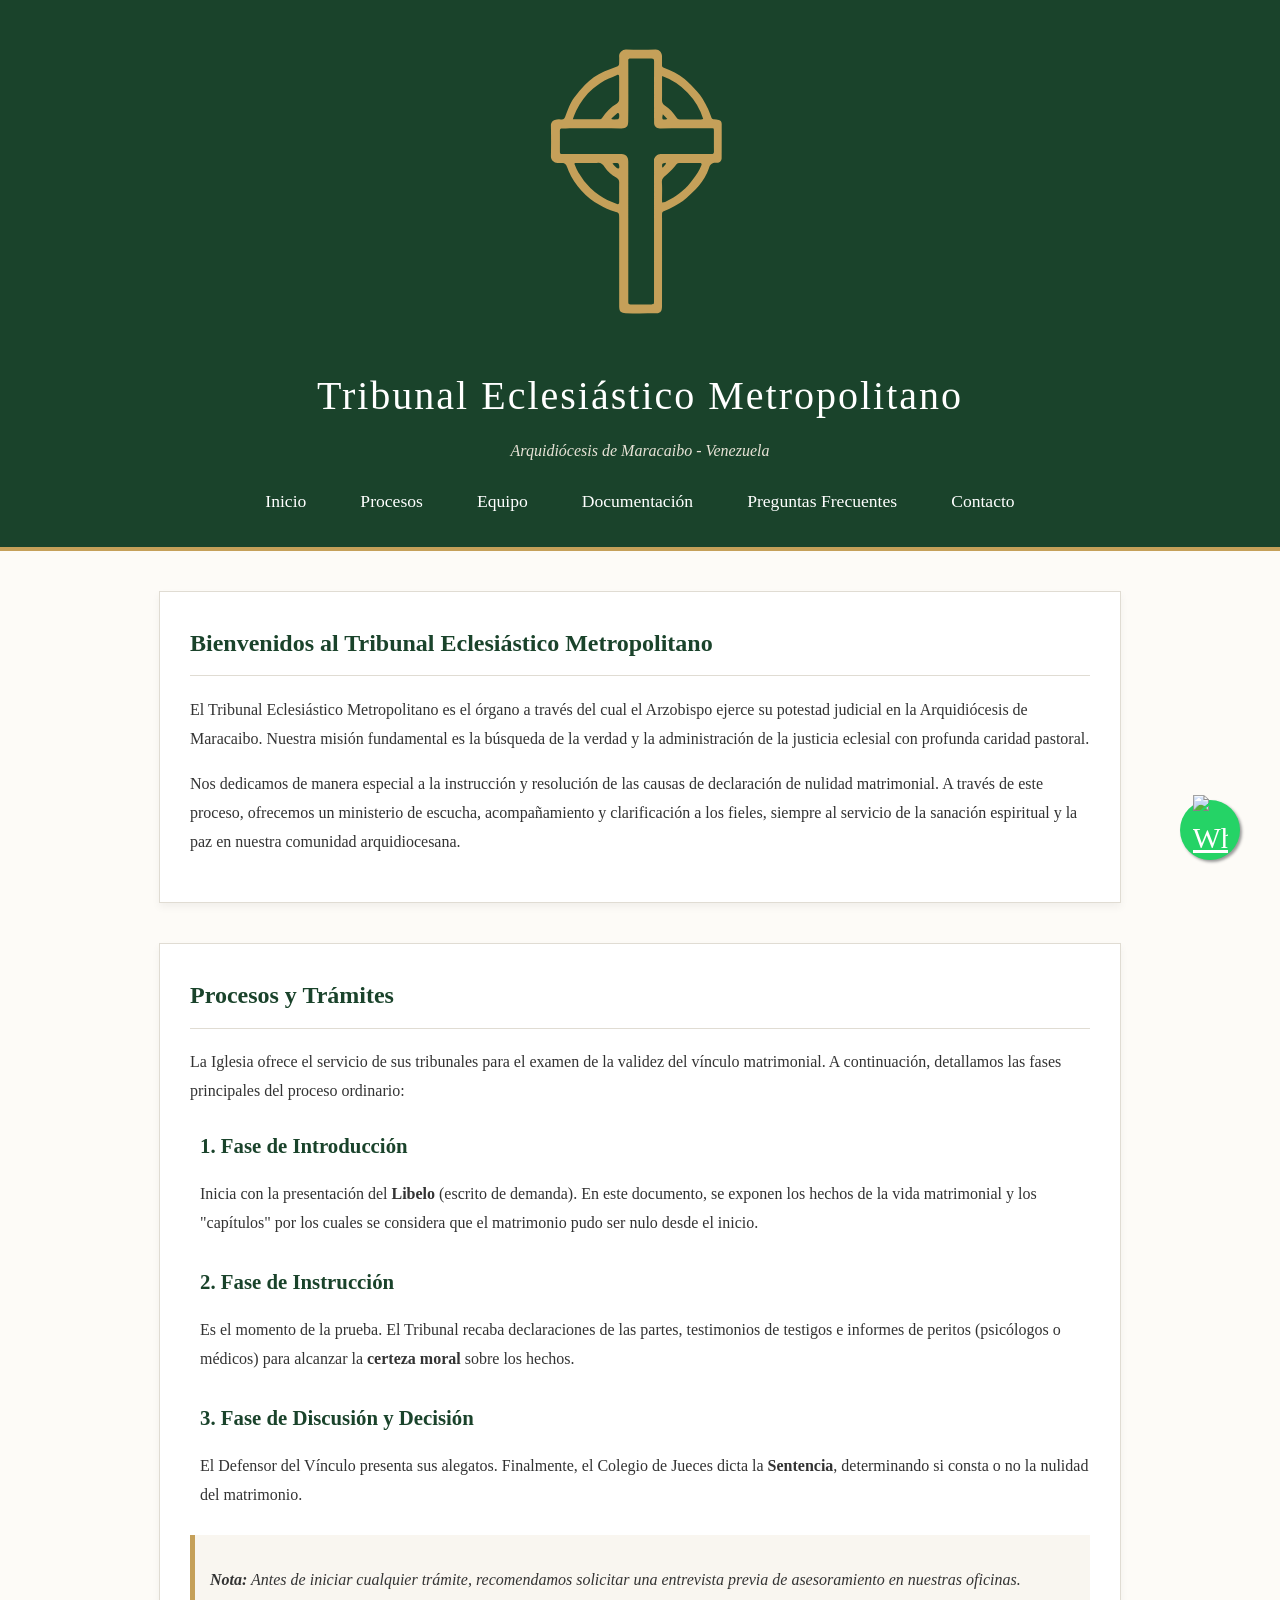
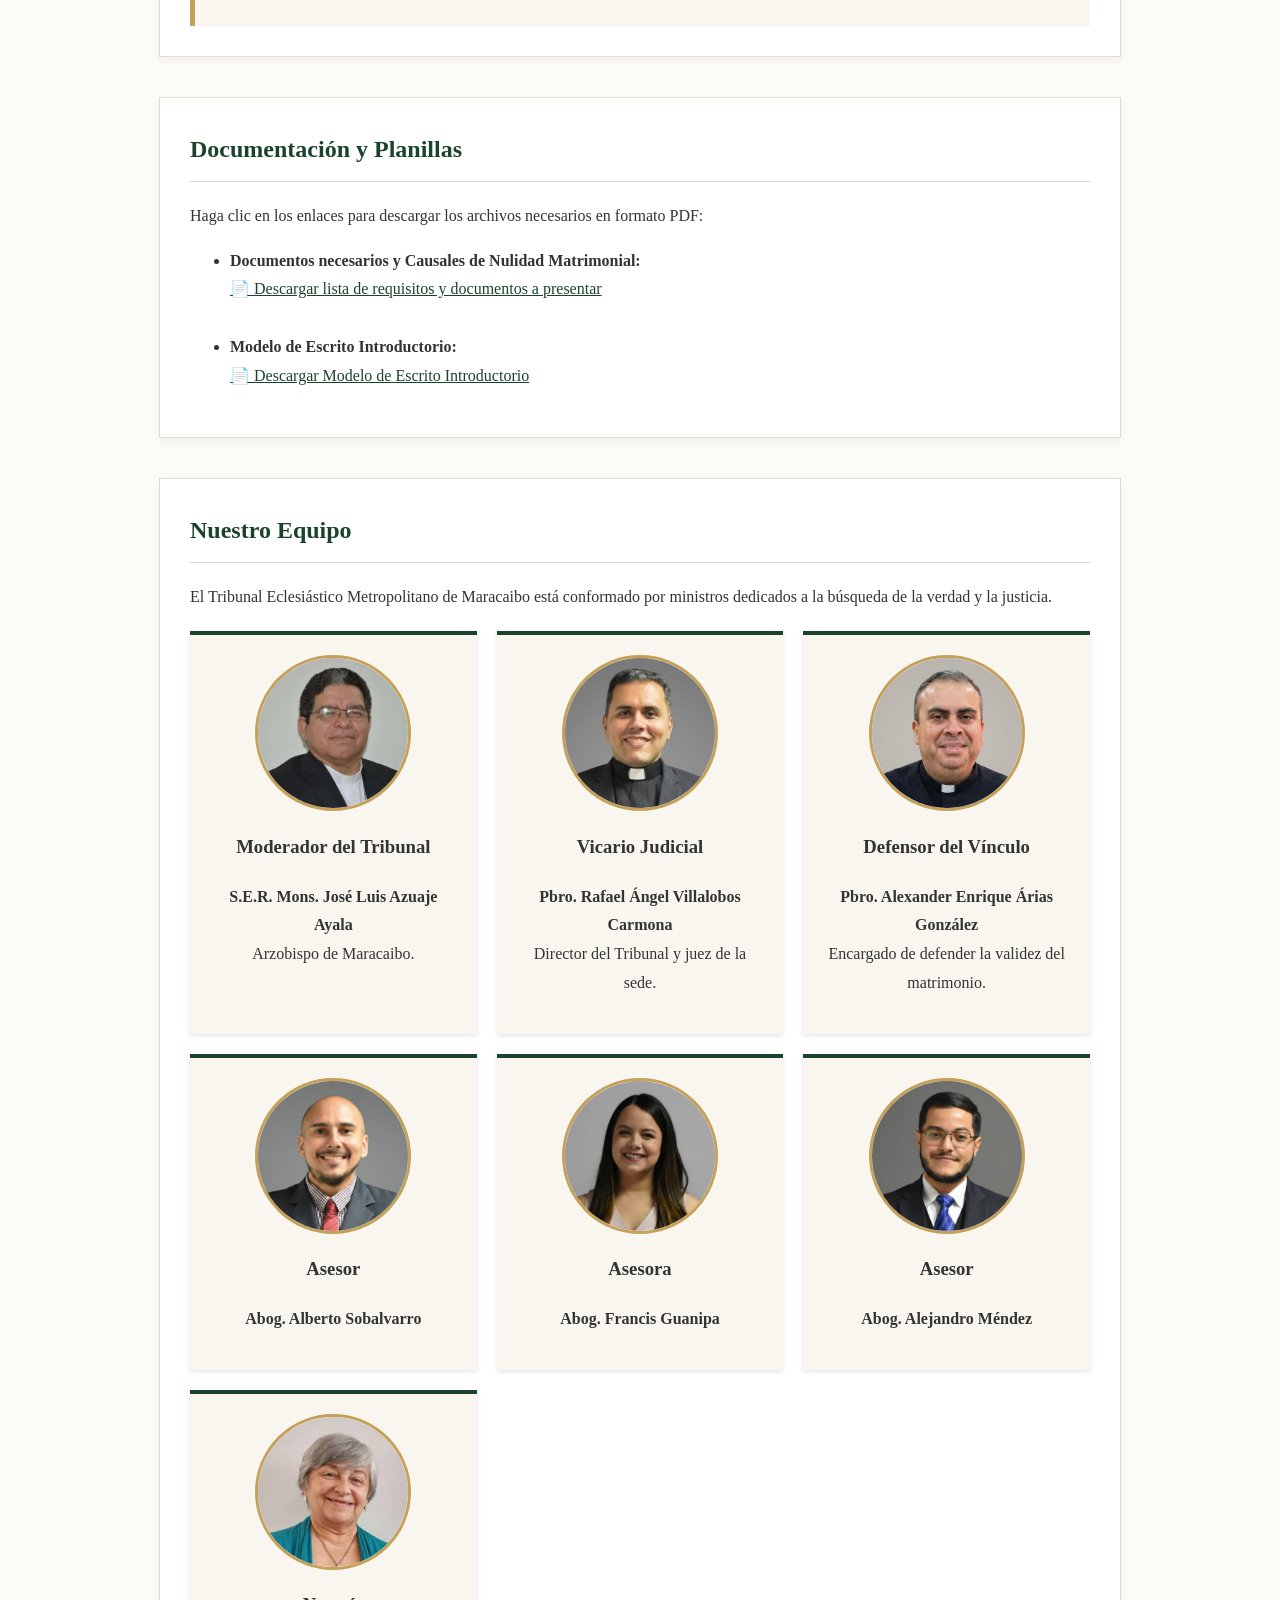
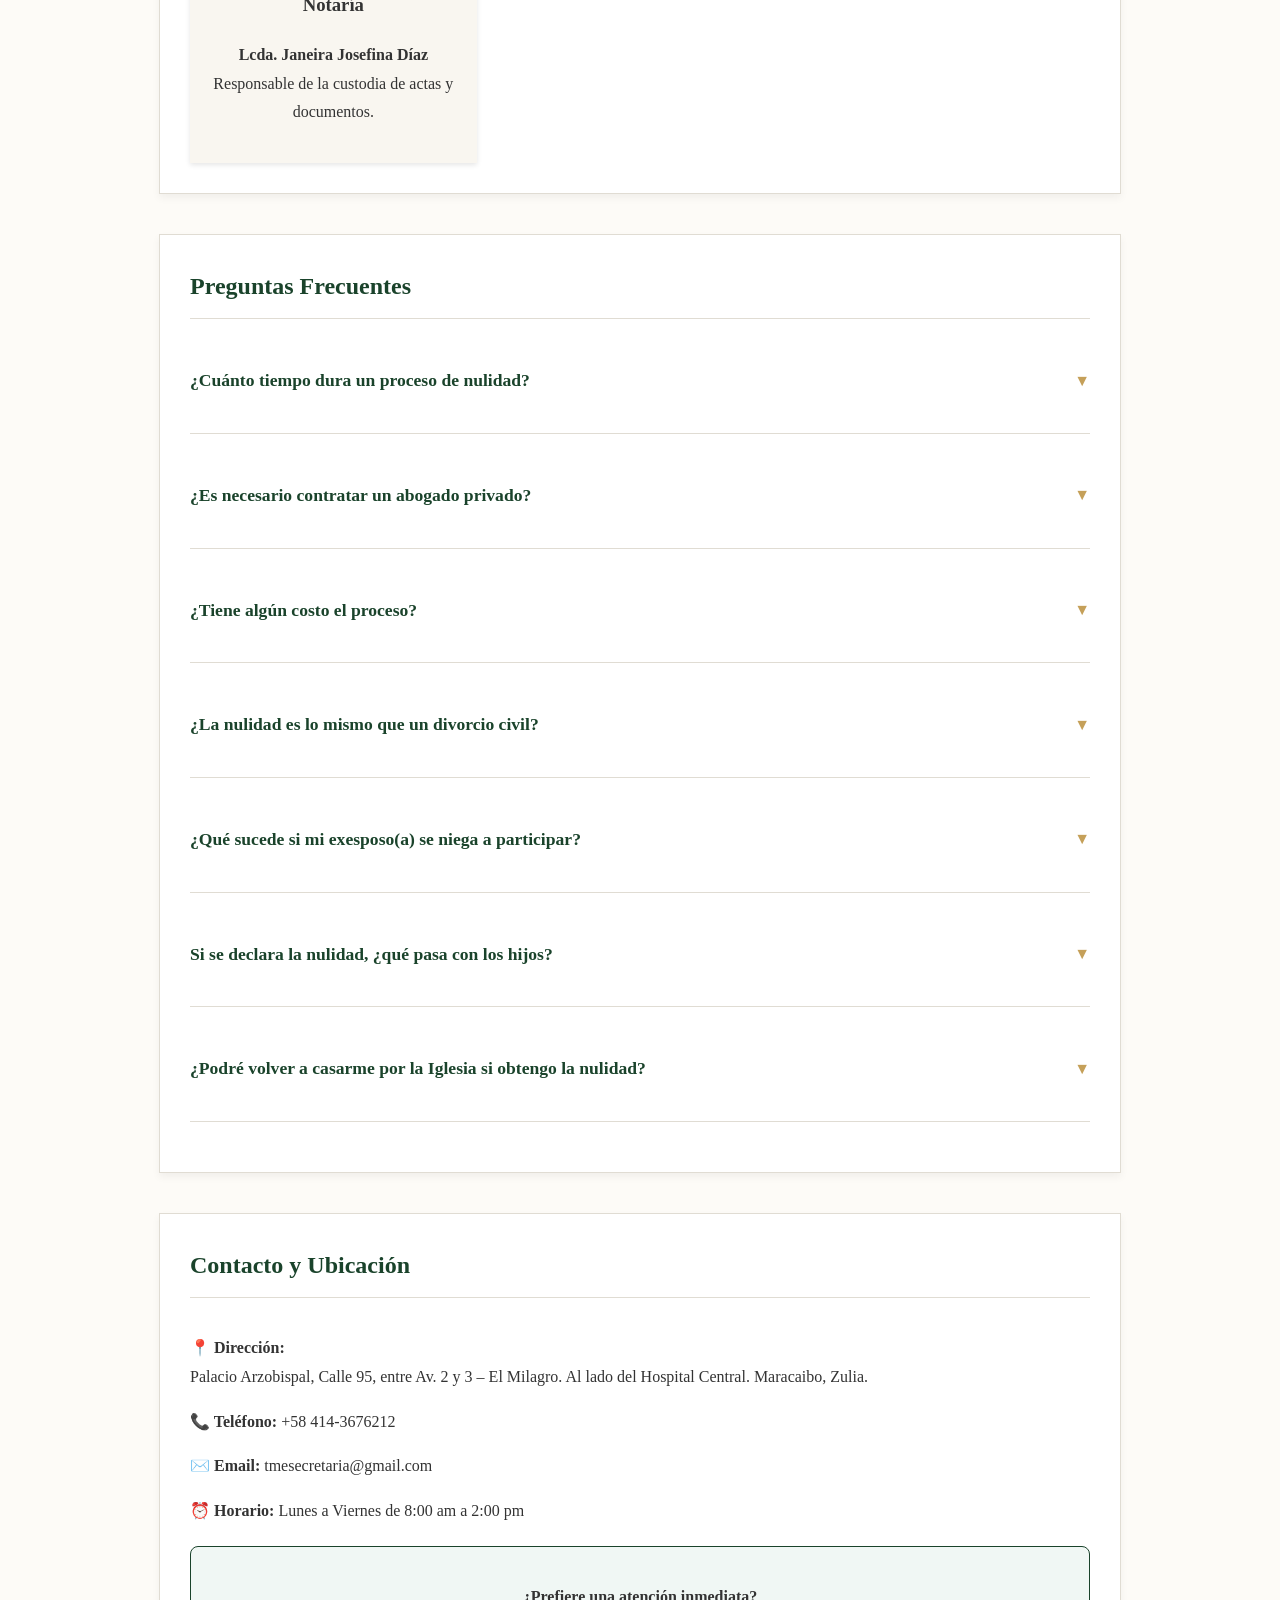
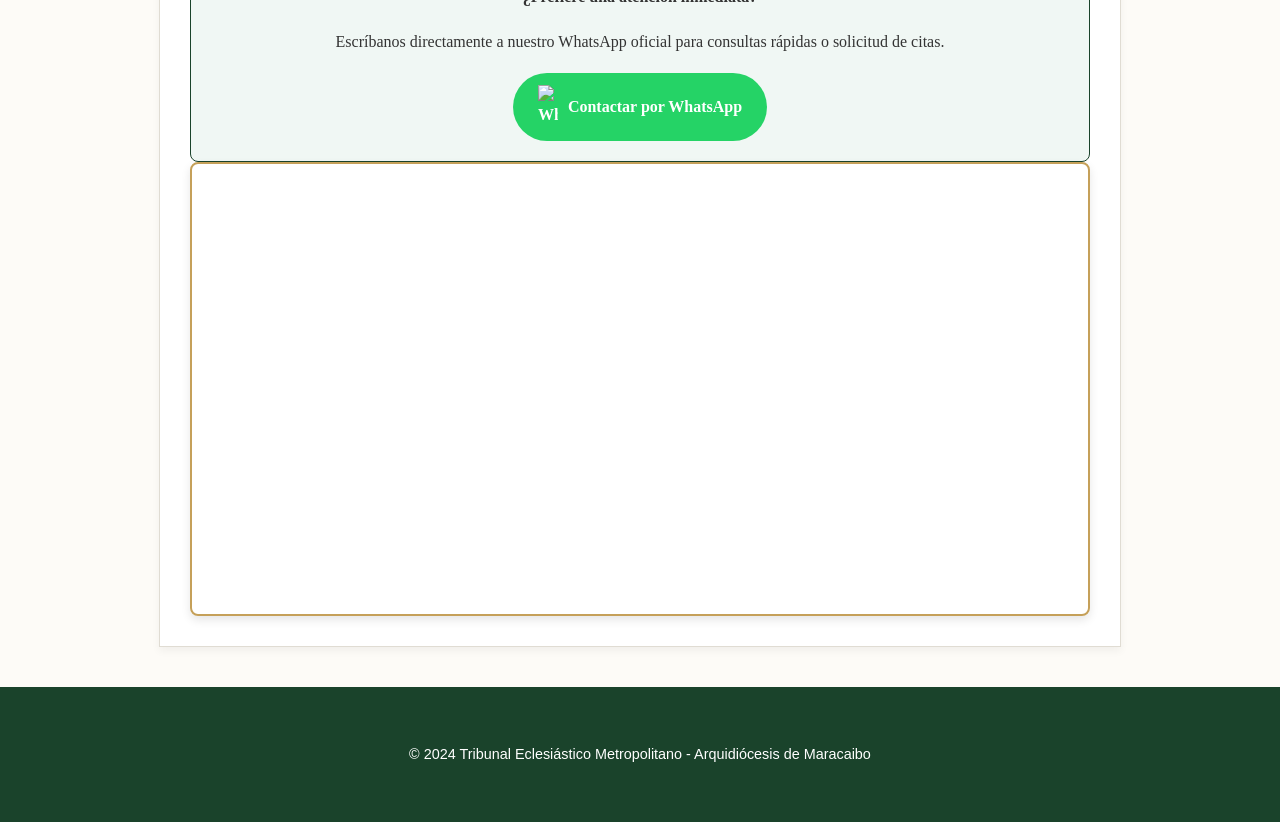
==== index.html @ 43a9a355 "Add files via upload" ====
<!DOCTYPE html>
<html lang="es">
<head>
    <meta charset="UTF-8">
    <meta name="viewport" content="width=device-width, initial-scale=1.0">
    <title>Tribunal Eclesiástico Metropolitano - Maracaibo</title>
    <meta name="description" content="Página oficial del Tribunal Eclesiástico Metropolitano de Maracaibo. Información sobre procesos de nulidad matrimonial y servicios canónicos.">
    <link rel="stylesheet" href="styles.css">
</head>
<body>

    <header>
        <div class="logo">
            <img src="logo-oficial.svg" alt="Logo Tribunal Eclesiástico Metropolitano" class="imagen-escudo">
            <h1>Tribunal Eclesiástico Metropolitano</h1>
            <p>Arquidiócesis de Maracaibo - Venezuela</p>
        </div>
        <nav>
            <ul>
                <li><a href="#inicio">Inicio</a></li>
                <li><a href="#procesos">Procesos</a></li>
                <li><a href="#equipo">Equipo</a></li> 
                <li><a href="#documentacion">Documentación</a></li>
                <li><a href="#faq">Preguntas Frecuentes</a></li>
                <li><a href="#contacto">Contacto</a></li>
            </ul>
        </nav>
    </header>

    <section id="inicio">
        <h2>Bienvenidos al Tribunal Eclesiástico Metropolitano</h2>
        <p>El Tribunal Eclesiástico Metropolitano es el órgano a través del cual el Arzobispo ejerce su potestad judicial en la Arquidiócesis de Maracaibo. Nuestra misión fundamental es la búsqueda de la verdad y la administración de la justicia eclesial con profunda caridad pastoral.</p>
        <p>Nos dedicamos de manera especial a la instrucción y resolución de las causas de declaración de nulidad matrimonial. A través de este proceso, ofrecemos un ministerio de escucha, acompañamiento y clarificación a los fieles, siempre al servicio de la sanación espiritual y la paz en nuestra comunidad arquidiocesana.</p>
    </section>

    <section id="procesos">
        <h2>Procesos y Trámites</h2>
        <p>La Iglesia ofrece el servicio de sus tribunales para el examen de la validez del vínculo matrimonial. A continuación, detallamos las fases principales del proceso ordinario:</p>
        
        <div class="proceso-item">
            <h3>1. Fase de Introducción</h3>
            <p>Inicia con la presentación del <strong>Libelo</strong> (escrito de demanda). En este documento, se exponen los hechos de la vida matrimonial y los "capítulos" por los cuales se considera que el matrimonio pudo ser nulo desde el inicio.</p>
        </div>

        <div class="proceso-item">
            <h3>2. Fase de Instrucción</h3>
            <p>Es el momento de la prueba. El Tribunal recaba declaraciones de las partes, testimonios de testigos e informes de peritos (psicólogos o médicos) para alcanzar la <strong>certeza moral</strong> sobre los hechos.</p>
        </div>

        <div class="proceso-item">
            <h3>3. Fase de Discusión y Decisión</h3>
            <p>El Defensor del Vínculo presenta sus alegatos. Finalmente, el Colegio de Jueces dicta la <strong>Sentencia</strong>, determinando si consta o no la nulidad del matrimonio.</p>
        </div>

        <div class="nota-pastoral" style="background-color: #f9f6f0; padding: 15px; border-left: 5px solid #C5A059; margin-top: 20px;">
            <p><em><strong>Nota:</strong> Antes de iniciar cualquier trámite, recomendamos solicitar una entrevista previa de asesoramiento en nuestras oficinas.</em></p>
        </div>
    </section>

    <section id="documentacion">
        <h2>Documentación y Planillas</h2>
        <p>Haga clic en los enlaces para descargar los archivos necesarios en formato PDF:</p>
        <ul>
            <li>
                <strong>Documentos necesarios y Causales de Nulidad Matrimonial:</strong><br>
                <a href="requisitos-nulidad.pdf" target="_blank" style="color: #1A432B; text-decoration: underline;">📄 Descargar lista de requisitos y documentos a presentar</a>
            </li>
            <br>
            <li>
                <strong>Modelo de Escrito Introductorio:</strong><br>
                <a href="formulario-introduccion.pdf" target="_blank" style="color: #1A432B; text-decoration: underline;">📄 Descargar Modelo de Escrito Introductorio</a>
            </li>      
        </ul>
    </section>

    <section id="equipo">
        <h2>Nuestro Equipo</h2>
        <p>El Tribunal Eclesiástico Metropolitano de Maracaibo está conformado por ministros dedicados a la búsqueda de la verdad y la justicia.</p>
        <div class="equipo-grid">
            <article>
                <img src="monsenor.jpg" alt="Mons. José Luis Azuaje Ayala" class="foto-oficial">
                <h3>Moderador del Tribunal</h3>
                <p><strong>S.E.R. Mons. José Luis Azuaje Ayala</strong><br>Arzobispo de Maracaibo.</p>
            </article>

            <article>
                <img src="vicario.jpg" alt="Pbro. Rafael Ángel Villalobos Carmona" class="foto-oficial">
                <h3>Vicario Judicial</h3>
                <p><strong>Pbro. Rafael Ángel Villalobos Carmona</strong><br>Director del Tribunal y juez de la sede.</p>
            </article>

            <article>
                <img src="defensor.jpg" alt="Pbro. Alexander Enrique Árias González" class="foto-oficial">
                <h3>Defensor del Vínculo</h3>
                <p><strong>Pbro. Alexander Enrique Árias González</strong><br>Encargado de defender la validez del matrimonio.</p>
            </article>

            <article>
                <img src="asesor1.jpg" alt="Abog. Alberto Sobalvarro" class="foto-oficial">
                <h3>Asesor</h3>
                <p><strong>Abog. Alberto Sobalvarro</strong></p>
            </article>

            <article>
                <img src="asesor2.jpg" alt="Abog. Francis Guanipa" class="foto-oficial">
                <h3>Asesora</h3>
                <p><strong>Abog. Francis Guanipa</strong></p>
            </article>

            <article>
                <img src="asesor3.jpg" alt="Abog. Alejandro Méndez" class="foto-oficial">
                <h3>Asesor</h3>
                <p><strong>Abog. Alejandro Méndez</strong></p>
            </article>

            <article>
                <img src="notaria.jpg" alt="Lcda. Janeira Josefina Díaz" class="foto-oficial">
                <h3>Notaría</h3>
                <p><strong>Lcda. Janeira Josefina Díaz</strong><br>Responsable de la custodia de actas y documentos.</p>
            </article>
        </div>
    </section>

    <section id="faq">
        <h2>Preguntas Frecuentes</h2>
        
        <div class="faq-item">
            <div class="faq-pregunta">
                <p><strong>¿Cuánto tiempo dura un proceso de nulidad?</strong></p>
                <span class="flecha">▼</span>
            </div>
            <div class="faq-respuesta">
                <p>Suele durar entre 12 y 18 meses, dependiendo de la complejidad y la disponibilidad de los testigos.</p>
            </div>
        </div>

        <div class="faq-item">
            <div class="faq-pregunta">
                <p><strong>¿Es necesario contratar un abogado privado?</strong></p>
                <span class="flecha">▼</span>
            </div>
            <div class="faq-respuesta">
                <p>No es estrictamente necesario. El Tribunal cuenta con asesores que pueden orientar a las partes.</p>
            </div>
        </div>

        <div class="faq-item">
            <div class="faq-pregunta">
                <p><strong>¿Tiene algún costo el proceso?</strong></p>
                <span class="flecha">▼</span>
            </div>
            <div class="faq-respuesta">
                <p>Se solicita una contribución administrativa, pero la falta de recursos nunca será un impedimento para la justicia.</p>
            </div>
        </div>

        <div class="faq-item">
            <div class="faq-pregunta">
                <p><strong>¿La nulidad es lo mismo que un divorcio civil?</strong></p>
                <span class="flecha">▼</span>
            </div>
            <div class="faq-respuesta">
                <p>No. El divorcio disuelve un vínculo; la nulidad declara que el matrimonio nunca llegó a constituirse válidamente por causas presentes desde el inicio.</p>
            </div>
        </div>

        <div class="faq-item">
            <div class="faq-pregunta">
                <p><strong>¿Qué sucede si mi exesposo(a) se niega a participar?</strong></p>
                <span class="flecha">▼</span>
            </div>
            <div class="faq-respuesta">
                <p>El proceso puede continuar. Su negativa no detiene la causa; la justicia se administrará basada en las pruebas y testimonios disponibles.</p>
            </div>
        </div>

        <div class="faq-item">
            <div class="faq-pregunta">
                <p><strong>Si se declara la nulidad, ¿qué pasa con los hijos?</strong></p>
                <span class="flecha">▼</span>
            </div>
            <div class="faq-respuesta">
                <p>Los hijos nacidos de un matrimonio que luego se declara nulo siguen siendo <strong>legítimos</strong> ante la Iglesia (Can. 1137).</p>
            </div>
        </div>

        <div class="faq-item">
            <div class="faq-pregunta">
                <p><strong>¿Podré volver a casarme por la Iglesia si obtengo la nulidad?</strong></p>
                <span class="flecha">▼</span>
            </div>
            <div class="faq-respuesta">
                <p>Sí. Una vez que la sentencia es firme y no existe ninguna prohibición especial, ambas partes recuperan su libertad para un nuevo matrimonio canónico.</p>
            </div>
        </div>
    </section>

    <section id="contacto">
        <h2>Contacto y Ubicación</h2>
        <div class="contacto-contenedor">
            <div class="contacto-info">
                <p><strong>📍 Dirección:</strong><br>
                Palacio Arzobispal, Calle 95, entre Av. 2 y 3 – El Milagro. Al lado del Hospital Central. Maracaibo, Zulia.</p>
                <p><strong>📞 Teléfono:</strong> +58 414-3676212</p>
                <p><strong>✉️ Email:</strong> tmesecretaria@gmail.com</p>
                <p><strong>⏰ Horario:</strong> Lunes a Viernes de 8:00 am a 2:00 pm</p>

<div class="whatsapp-box">
    <p><strong>¿Prefiere una atención inmediata?</strong></p>
    <p>Escríbanos directamente a nuestro WhatsApp oficial para consultas rápidas o solicitud de citas.</p>
    
    <a href="https://wa.me/584143676212?text=Hola,%20deseo%20realizar%20una%20consulta%20al%20Tribunal%20Eclesiástico" 
       class="boton-whatsapp" target="_blank">
       <img src="https://upload.wikimedia.org/wikipedia/commons/6/6b/WhatsApp.svg" alt="WhatsApp" width="20">
       Contactar por WhatsApp
    </a>
</div>

            <div class="mapa-frame">
                <iframe 
                    src="https://www.google.com/maps?q=Palacio%20Arzobispal%20de%20Maracaibo&output=embed" 
                    width="100%" height="450" style="border:0;" allowfullscreen="" loading="lazy">
                </iframe>
            </div>
        </div>
    </section>

    <footer>
        <p>© 2024 Tribunal Eclesiástico Metropolitano - Arquidiócesis de Maracaibo</p>
    </footer>

    <script>
        const preguntas = document.querySelectorAll('.faq-pregunta');
        preguntas.forEach(pregunta => {
            pregunta.addEventListener('click', () => {
                const item = pregunta.parentElement;
                document.querySelectorAll('.faq-item').forEach(otro => {
                    if (otro !== item) otro.classList.remove('activo');
                });
                item.classList.toggle('activo');
            });
        });
    </script>
<a href="https://wa.me/584143676212" class="whatsapp-float" target="_blank">
    <img src="https://upload.wikimedia.org/wikipedia/commons/6/6b/WhatsApp.svg" alt="WhatsApp">
</a>
</body>
</html>
---- styles.css ----
/* --- COLORES Y TIPOGRAFÍAS GLOBALES --- */
body {
    font-family: 'Georgia', 'Times New Roman', serif;
    line-height: 1.8;
    margin: 0;
    padding: 0;
    background-color: #FDFBF7; /* Fondo crema muy sutil */
    color: #333333; /* Texto gris oscuro */
}

/* --- CABECERA Y MENÚ --- */
header {
    background-color: #1A432B; /* VERDE OSCURO ELEGANTE */
    color: #FFFFFF;
    padding: 30px 20px;
    text-align: center;
    border-bottom: 4px solid #C5A059; /* Línea dorada ajustada */
}

.imagen-escudo {
    max-width: 300px; /* Tamaño aumentado para que luzca el logo */
    height: auto;
    margin-bottom: 20px;
}

header h1 {
    margin: 0;
    font-size: 2.5em;
    font-weight: normal;
    letter-spacing: 2px;
}

header p {
    margin-top: 5px;
    font-style: italic;
    color: #E8E3D7;
}

nav {
    margin-top: 20px;
}

nav ul {
    list-style-type: none;
    padding: 0;
    margin: 0;
}

nav ul li {
    display: inline;
    margin: 0 15px;
}

nav ul li a {
    text-decoration: none;
    color: #FFFFFF;
    font-size: 1.1em;
    padding: 5px 10px;
    transition: background-color 0.3s;
}

nav ul li a:hover {
    background-color: #C5A059;
    color: #1A432B;
    border-radius: 3px;
}

/* --- SECCIONES PRINCIPALES --- */
section {
    max-width: 900px; /* Un poco más ancho para acomodar el formulario y mapa */
    margin: 40px auto;
    padding: 30px;
    background-color: #FFFFFF;
    border: 1px solid #E0DCD3;
    box-shadow: 0 4px 8px rgba(0,0,0,0.05);
}

h2 {
    color: #1A432B;
    border-bottom: 1px solid #E0DCD3;
    padding-bottom: 10px;
    margin-top: 0;
}

/* --- PROCESOS Y DOCUMENTOS --- */
.proceso-item {
    margin-bottom: 25px;
    padding-left: 10px;
}

.proceso-item h3 {
    color: #1A432B;
    margin-bottom: 5px;
    font-size: 1.3em;
}

.docs-categoria a {
    color: #1A432B;
    text-decoration: none;
    font-weight: bold;
}

.docs-categoria a:hover {
    color: #C5A059;
}

/* --- NUESTRO EQUIPO --- */
.equipo-grid {
    display: grid;
    grid-template-columns: repeat(auto-fit, minmax(250px, 1fr));
    gap: 20px;
    margin-top: 20px;
}

.equipo-grid article {
    text-align: center; 
    background: #F9F6F0;
    padding: 20px;
    border-top: 4px solid #1A432B;
    box-shadow: 0 2px 5px rgba(0,0,0,0.1);
}

.foto-oficial {
    width: 150px;
    height: 150px;
    object-fit: cover;
    border-radius: 50%;
    border: 3px solid #C5A059;
    margin-bottom: 15px;
    display: block;
    margin-left: auto;
    margin-right: auto;
}

/* --- FAQ --- */
.faq-item {
    margin-bottom: 20px;
    border-bottom: 1px solid #E0DCD3;
    padding-bottom: 10px;
}

.faq-item p strong {
    color: #1A432B;
    font-size: 1.1em;
}

/* --- CONTACTO, FORMULARIO Y MAPA --- */
.contacto-contenedor {
    display: flex;
    flex-wrap: wrap;
    gap: 30px;
    text-align: left;
    align-items: flex-start;
}

.contacto-info {
    flex: 1;
    min-width: 300px;
    color: #333;
}

.formulario-contacto {
    margin-top: 30px;
    background: #fdfbf7;
    padding: 20px;
    border: 1px solid #e0dcd3;
    border-radius: 5px;
}

.campo {
    margin-bottom: 15px;
}

.campo label {
    display: block;
    font-weight: bold;
    color: #1a432b;
    margin-bottom: 5px;
}

.campo input, .campo textarea {
    width: 100%;
    padding: 10px;
    border: 1px solid #ccc;
    border-radius: 4px;
    box-sizing: border-box;
}

.boton-enviar {
    background-color: #1a432b;
    color: white;
    padding: 12px 25px;
    border: none;
    border-radius: 4px;
    cursor: pointer;
    font-weight: bold;
    transition: background 0.3s;
}

.boton-enviar:hover {
    background-color: #c5a059;
    color: #1a432b;
}

.mapa-frame {
    flex: 1.2;
    min-width: 300px;
    height: 450px;
    border: 2px solid #C5A059;
    border-radius: 8px;
    overflow: hidden;
    box-shadow: 0 4px 10px rgba(0,0,0,0.1);
}

/* --- PIE DE PÁGINA --- */
footer {
    text-align: center;
    padding: 40px 20px;
    background-color: #1A432B; /* Cambiado a verde para coherencia */
    color: #FFFFFF;
    font-family: 'Arial', sans-serif;
    font-size: 0.9em;
    margin-top: 40px;
}

/* --- RESPONSIVE DESIGN --- */
@media (max-width: 768px) {
    header h1 {
        font-size: 1.8em;
    }
    
    .imagen-escudo {
        max-width: 200px;
    }

    nav ul li {
        display: block;
        margin: 10px 0;
    }

    section {
        margin: 20px 10px;
        padding: 20px;
        text-align: left;
    }

    .equipo-grid {
        grid-template-columns: 1fr;
    }

    .contacto-contenedor {
        flex-direction: column;
    }

    .mapa-frame {
        width: 100%;
        height: 300px;
    }
}
/* --- ESTILO ACORDEÓN --- */
.faq-pregunta {
    display: flex;
    justify-content: space-between;
    align-items: center;
    cursor: pointer;
    padding: 10px 0;
}

.faq-respuesta {
    max-height: 0; /* Oculto por defecto */
    overflow: hidden;
    transition: max-height 0.3s ease-out; /* Animación suave */
}

.faq-item.activo .faq-respuesta {
    max-height: 500px; /* Se abre al añadir la clase 'activo' */
}

.faq-item.activo .flecha {
    transform: rotate(180deg); /* La flecha gira */
}

.flecha {
    transition: transform 0.3s;
    color: #C5A059;
}
.whatsapp-box {
    background: #f0f7f4; /* Un verde muy suave */
    padding: 20px;
    border: 1px solid #1a432b;
    border-radius: 8px;
    text-align: center;
    margin-top: 20px;
}

.boton-whatsapp {
    display: inline-flex;
    align-items: center;
    gap: 10px;
    background-color: #25D366; /* Verde oficial de WhatsApp */
    color: white;
    padding: 12px 25px;
    text-decoration: none;
    font-weight: bold;
    border-radius: 50px;
    transition: transform 0.2s, background-color 0.3s;
}

.boton-whatsapp:hover {
    background-color: #128C7E;
    transform: scale(1.05);
}
.whatsapp-float {
    position: fixed;
    width: 60px;
    height: 60px;
    bottom: 40px;
    right: 40px;
    background-color: #25d366;
    color: #FFF;
    border-radius: 50px;
    text-align: center;
    font-size: 30px;
    box-shadow: 2px 2px 3px #999;
    z-index: 100;
    display: flex;
    justify-content: center;
    align-items: center;
}

.whatsapp-float img {
    width: 35px;
}
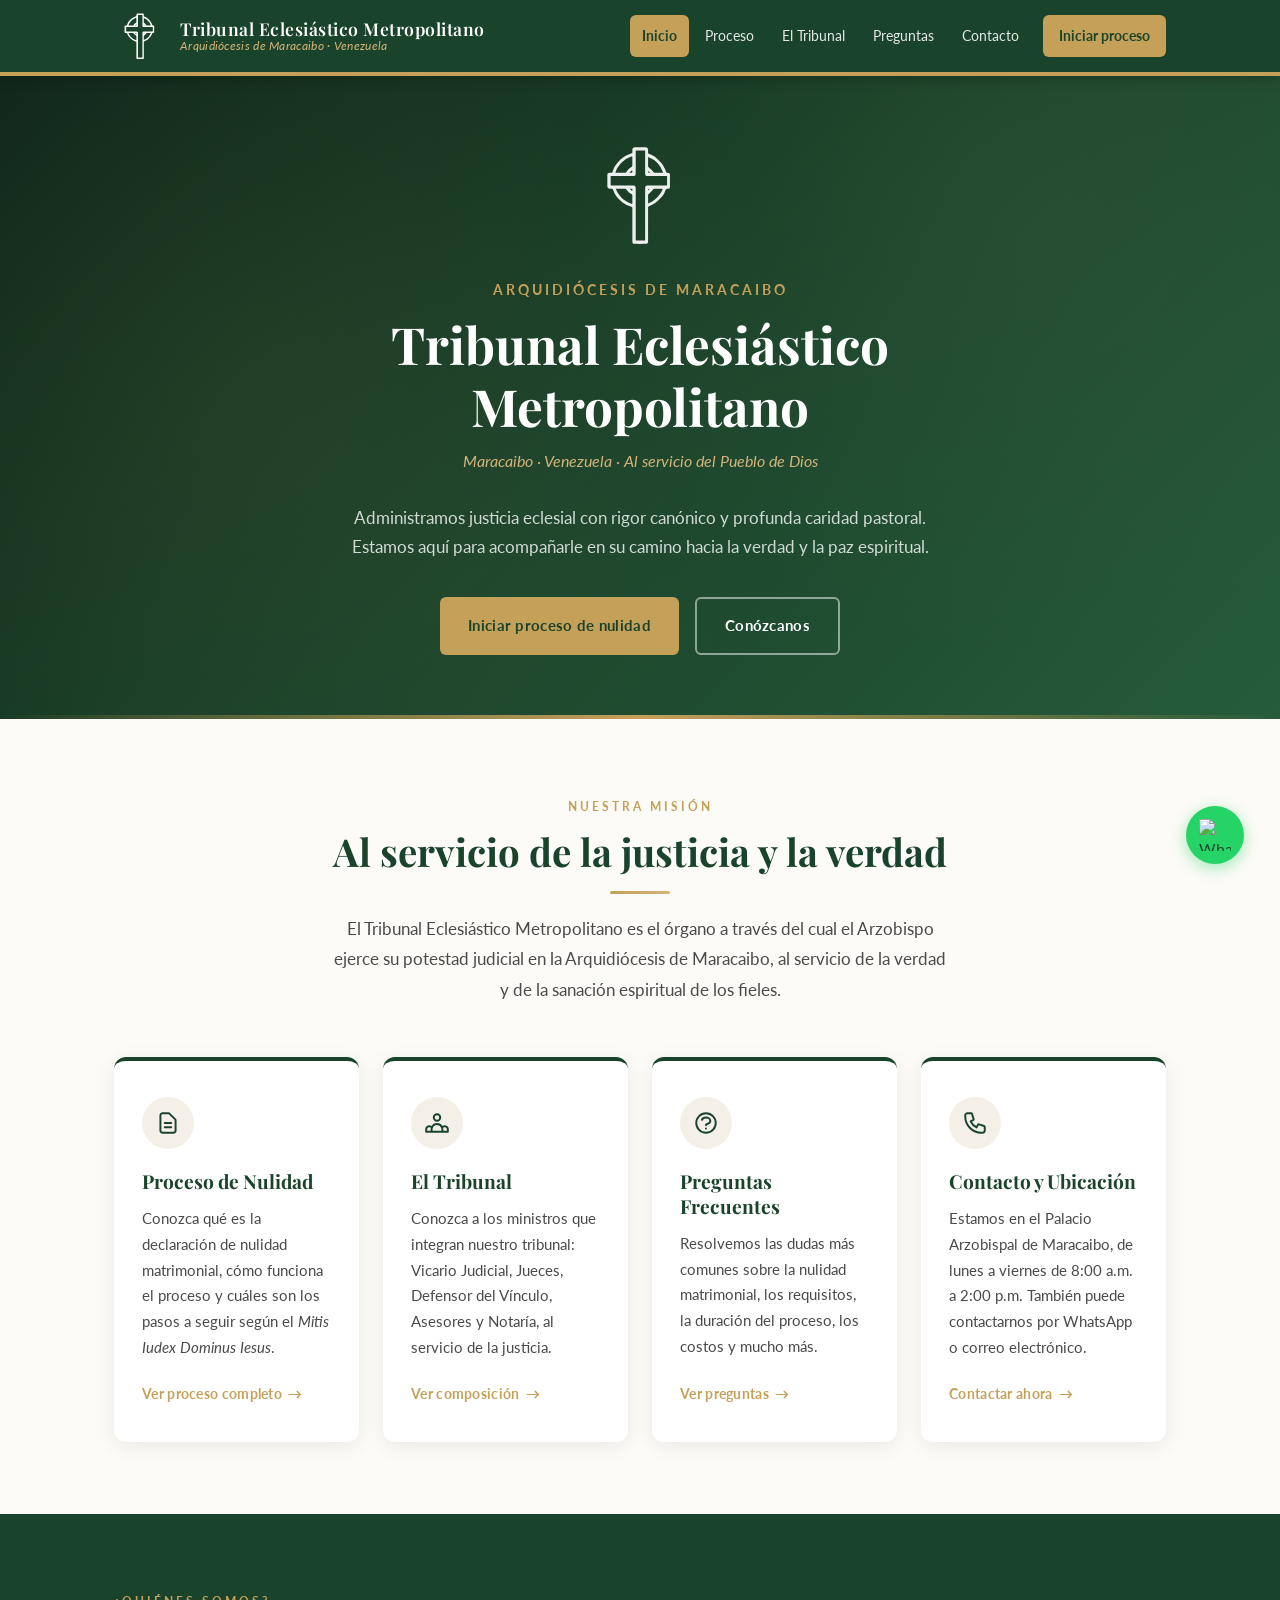
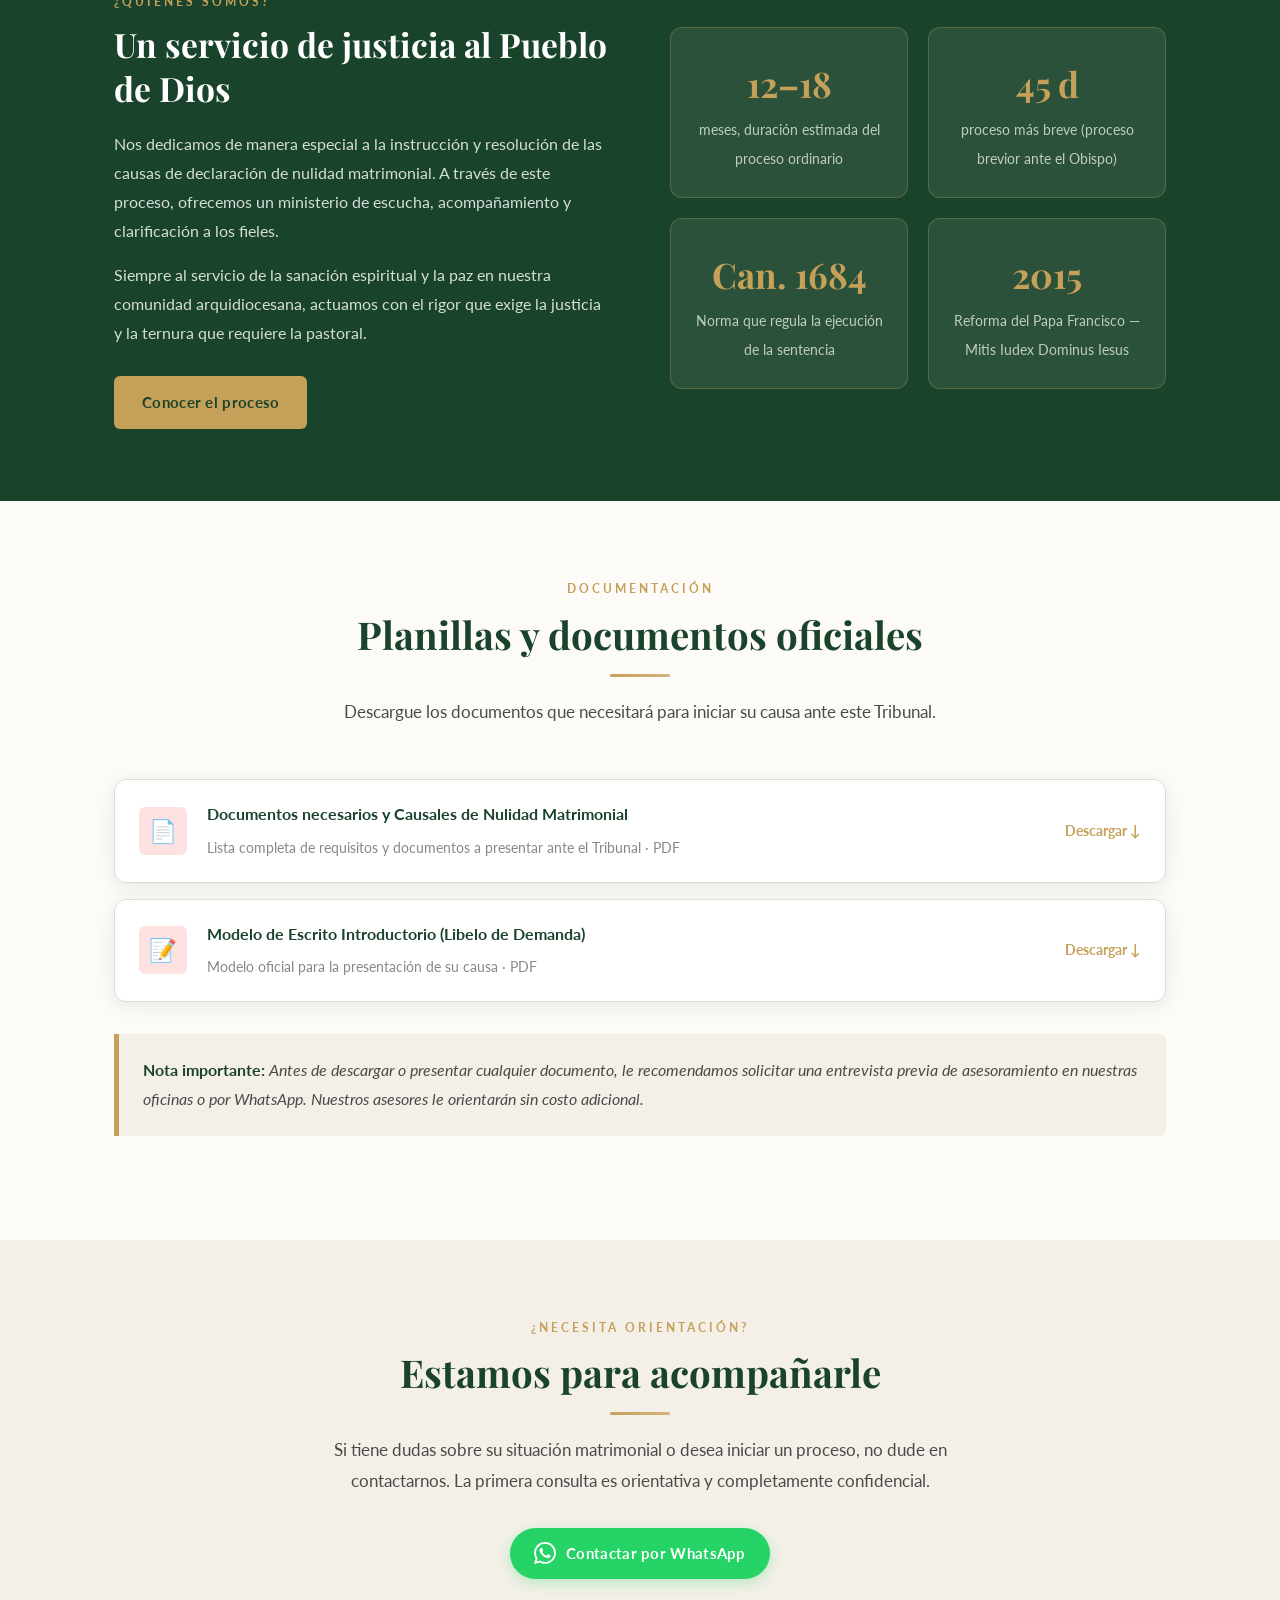
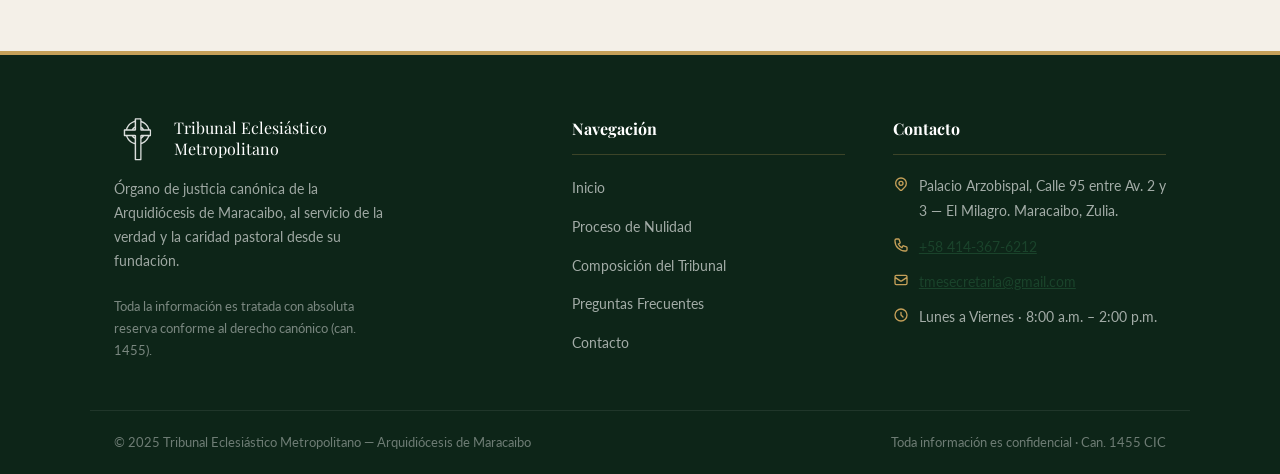
==== commit 84f31626: "Add files via upload" ====
--- a/index.html
+++ b/index.html
@@ -1,248 +1,304 @@
-<!DOCTYPE html>
-<html lang="es">
-<head>
-    <meta charset="UTF-8">
-    <meta name="viewport" content="width=device-width, initial-scale=1.0">
-    <title>Tribunal Eclesiástico Metropolitano - Maracaibo</title>
-    <meta name="description" content="Página oficial del Tribunal Eclesiástico Metropolitano de Maracaibo. Información sobre procesos de nulidad matrimonial y servicios canónicos.">
-    <link rel="stylesheet" href="styles.css">
-</head>
-<body>
-
-    <header>
-        <div class="logo">
-            <img src="logo-oficial.svg" alt="Logo Tribunal Eclesiástico Metropolitano" class="imagen-escudo">
-            <h1>Tribunal Eclesiástico Metropolitano</h1>
-            <p>Arquidiócesis de Maracaibo - Venezuela</p>
-        </div>
-        <nav>
-            <ul>
-                <li><a href="#inicio">Inicio</a></li>
-                <li><a href="#procesos">Procesos</a></li>
-                <li><a href="#equipo">Equipo</a></li> 
-                <li><a href="#documentacion">Documentación</a></li>
-                <li><a href="#faq">Preguntas Frecuentes</a></li>
-                <li><a href="#contacto">Contacto</a></li>
-            </ul>
-        </nav>
-    </header>
-
-    <section id="inicio">
-        <h2>Bienvenidos al Tribunal Eclesiástico Metropolitano</h2>
-        <p>El Tribunal Eclesiástico Metropolitano es el órgano a través del cual el Arzobispo ejerce su potestad judicial en la Arquidiócesis de Maracaibo. Nuestra misión fundamental es la búsqueda de la verdad y la administración de la justicia eclesial con profunda caridad pastoral.</p>
-        <p>Nos dedicamos de manera especial a la instrucción y resolución de las causas de declaración de nulidad matrimonial. A través de este proceso, ofrecemos un ministerio de escucha, acompañamiento y clarificación a los fieles, siempre al servicio de la sanación espiritual y la paz en nuestra comunidad arquidiocesana.</p>
-    </section>
-
-    <section id="procesos">
-        <h2>Procesos y Trámites</h2>
-        <p>La Iglesia ofrece el servicio de sus tribunales para el examen de la validez del vínculo matrimonial. A continuación, detallamos las fases principales del proceso ordinario:</p>
-        
-        <div class="proceso-item">
-            <h3>1. Fase de Introducción</h3>
-            <p>Inicia con la presentación del <strong>Libelo</strong> (escrito de demanda). En este documento, se exponen los hechos de la vida matrimonial y los "capítulos" por los cuales se considera que el matrimonio pudo ser nulo desde el inicio.</p>
-        </div>
-
-        <div class="proceso-item">
-            <h3>2. Fase de Instrucción</h3>
-            <p>Es el momento de la prueba. El Tribunal recaba declaraciones de las partes, testimonios de testigos e informes de peritos (psicólogos o médicos) para alcanzar la <strong>certeza moral</strong> sobre los hechos.</p>
-        </div>
-
-        <div class="proceso-item">
-            <h3>3. Fase de Discusión y Decisión</h3>
-            <p>El Defensor del Vínculo presenta sus alegatos. Finalmente, el Colegio de Jueces dicta la <strong>Sentencia</strong>, determinando si consta o no la nulidad del matrimonio.</p>
-        </div>
-
-        <div class="nota-pastoral" style="background-color: #f9f6f0; padding: 15px; border-left: 5px solid #C5A059; margin-top: 20px;">
-            <p><em><strong>Nota:</strong> Antes de iniciar cualquier trámite, recomendamos solicitar una entrevista previa de asesoramiento en nuestras oficinas.</em></p>
-        </div>
-    </section>
-
-    <section id="documentacion">
-        <h2>Documentación y Planillas</h2>
-        <p>Haga clic en los enlaces para descargar los archivos necesarios en formato PDF:</p>
-        <ul>
-            <li>
-                <strong>Documentos necesarios y Causales de Nulidad Matrimonial:</strong><br>
-                <a href="requisitos-nulidad.pdf" target="_blank" style="color: #1A432B; text-decoration: underline;">📄 Descargar lista de requisitos y documentos a presentar</a>
-            </li>
-            <br>
-            <li>
-                <strong>Modelo de Escrito Introductorio:</strong><br>
-                <a href="formulario-introduccion.pdf" target="_blank" style="color: #1A432B; text-decoration: underline;">📄 Descargar Modelo de Escrito Introductorio</a>
-            </li>      
-        </ul>
-    </section>
-
-    <section id="equipo">
-        <h2>Nuestro Equipo</h2>
-        <p>El Tribunal Eclesiástico Metropolitano de Maracaibo está conformado por ministros dedicados a la búsqueda de la verdad y la justicia.</p>
-        <div class="equipo-grid">
-            <article>
-                <img src="monsenor.jpg" alt="Mons. José Luis Azuaje Ayala" class="foto-oficial">
-                <h3>Moderador del Tribunal</h3>
-                <p><strong>S.E.R. Mons. José Luis Azuaje Ayala</strong><br>Arzobispo de Maracaibo.</p>
-            </article>
-
-            <article>
-                <img src="vicario.jpg" alt="Pbro. Rafael Ángel Villalobos Carmona" class="foto-oficial">
-                <h3>Vicario Judicial</h3>
-                <p><strong>Pbro. Rafael Ángel Villalobos Carmona</strong><br>Director del Tribunal y juez de la sede.</p>
-            </article>
-
-            <article>
-                <img src="defensor.jpg" alt="Pbro. Alexander Enrique Árias González" class="foto-oficial">
-                <h3>Defensor del Vínculo</h3>
-                <p><strong>Pbro. Alexander Enrique Árias González</strong><br>Encargado de defender la validez del matrimonio.</p>
-            </article>
-
-            <article>
-                <img src="asesor1.jpg" alt="Abog. Alberto Sobalvarro" class="foto-oficial">
-                <h3>Asesor</h3>
-                <p><strong>Abog. Alberto Sobalvarro</strong></p>
-            </article>
-
-            <article>
-                <img src="asesor2.jpg" alt="Abog. Francis Guanipa" class="foto-oficial">
-                <h3>Asesora</h3>
-                <p><strong>Abog. Francis Guanipa</strong></p>
-            </article>
-
-            <article>
-                <img src="asesor3.jpg" alt="Abog. Alejandro Méndez" class="foto-oficial">
-                <h3>Asesor</h3>
-                <p><strong>Abog. Alejandro Méndez</strong></p>
-            </article>
-
-            <article>
-                <img src="notaria.jpg" alt="Lcda. Janeira Josefina Díaz" class="foto-oficial">
-                <h3>Notaría</h3>
-                <p><strong>Lcda. Janeira Josefina Díaz</strong><br>Responsable de la custodia de actas y documentos.</p>
-            </article>
-        </div>
-    </section>
-
-    <section id="faq">
-        <h2>Preguntas Frecuentes</h2>
-        
-        <div class="faq-item">
-            <div class="faq-pregunta">
-                <p><strong>¿Cuánto tiempo dura un proceso de nulidad?</strong></p>
-                <span class="flecha">▼</span>
-            </div>
-            <div class="faq-respuesta">
-                <p>Suele durar entre 12 y 18 meses, dependiendo de la complejidad y la disponibilidad de los testigos.</p>
-            </div>
-        </div>
-
-        <div class="faq-item">
-            <div class="faq-pregunta">
-                <p><strong>¿Es necesario contratar un abogado privado?</strong></p>
-                <span class="flecha">▼</span>
-            </div>
-            <div class="faq-respuesta">
-                <p>No es estrictamente necesario. El Tribunal cuenta con asesores que pueden orientar a las partes.</p>
-            </div>
-        </div>
-
-        <div class="faq-item">
-            <div class="faq-pregunta">
-                <p><strong>¿Tiene algún costo el proceso?</strong></p>
-                <span class="flecha">▼</span>
-            </div>
-            <div class="faq-respuesta">
-                <p>Se solicita una contribución administrativa, pero la falta de recursos nunca será un impedimento para la justicia.</p>
-            </div>
-        </div>
-
-        <div class="faq-item">
-            <div class="faq-pregunta">
-                <p><strong>¿La nulidad es lo mismo que un divorcio civil?</strong></p>
-                <span class="flecha">▼</span>
-            </div>
-            <div class="faq-respuesta">
-                <p>No. El divorcio disuelve un vínculo; la nulidad declara que el matrimonio nunca llegó a constituirse válidamente por causas presentes desde el inicio.</p>
-            </div>
-        </div>
-
-        <div class="faq-item">
-            <div class="faq-pregunta">
-                <p><strong>¿Qué sucede si mi exesposo(a) se niega a participar?</strong></p>
-                <span class="flecha">▼</span>
-            </div>
-            <div class="faq-respuesta">
-                <p>El proceso puede continuar. Su negativa no detiene la causa; la justicia se administrará basada en las pruebas y testimonios disponibles.</p>
-            </div>
-        </div>
-
-        <div class="faq-item">
-            <div class="faq-pregunta">
-                <p><strong>Si se declara la nulidad, ¿qué pasa con los hijos?</strong></p>
-                <span class="flecha">▼</span>
-            </div>
-            <div class="faq-respuesta">
-                <p>Los hijos nacidos de un matrimonio que luego se declara nulo siguen siendo <strong>legítimos</strong> ante la Iglesia (Can. 1137).</p>
-            </div>
-        </div>
-
-        <div class="faq-item">
-            <div class="faq-pregunta">
-                <p><strong>¿Podré volver a casarme por la Iglesia si obtengo la nulidad?</strong></p>
-                <span class="flecha">▼</span>
-            </div>
-            <div class="faq-respuesta">
-                <p>Sí. Una vez que la sentencia es firme y no existe ninguna prohibición especial, ambas partes recuperan su libertad para un nuevo matrimonio canónico.</p>
-            </div>
-        </div>
-    </section>
-
-    <section id="contacto">
-        <h2>Contacto y Ubicación</h2>
-        <div class="contacto-contenedor">
-            <div class="contacto-info">
-                <p><strong>📍 Dirección:</strong><br>
-                Palacio Arzobispal, Calle 95, entre Av. 2 y 3 – El Milagro. Al lado del Hospital Central. Maracaibo, Zulia.</p>
-                <p><strong>📞 Teléfono:</strong> +58 414-3676212</p>
-                <p><strong>✉️ Email:</strong> tmesecretaria@gmail.com</p>
-                <p><strong>⏰ Horario:</strong> Lunes a Viernes de 8:00 am a 2:00 pm</p>
-
-<div class="whatsapp-box">
-    <p><strong>¿Prefiere una atención inmediata?</strong></p>
-    <p>Escríbanos directamente a nuestro WhatsApp oficial para consultas rápidas o solicitud de citas.</p>
-    
-    <a href="https://wa.me/584143676212?text=Hola,%20deseo%20realizar%20una%20consulta%20al%20Tribunal%20Eclesiástico" 
-       class="boton-whatsapp" target="_blank">
-       <img src="https://upload.wikimedia.org/wikipedia/commons/6/6b/WhatsApp.svg" alt="WhatsApp" width="20">
-       Contactar por WhatsApp
-    </a>
-</div>
-
-            <div class="mapa-frame">
-                <iframe 
-                    src="https://www.google.com/maps?q=Palacio%20Arzobispal%20de%20Maracaibo&output=embed" 
-                    width="100%" height="450" style="border:0;" allowfullscreen="" loading="lazy">
-                </iframe>
-            </div>
-        </div>
-    </section>
-
-    <footer>
-        <p>© 2024 Tribunal Eclesiástico Metropolitano - Arquidiócesis de Maracaibo</p>
-    </footer>
-
-    <script>
-        const preguntas = document.querySelectorAll('.faq-pregunta');
-        preguntas.forEach(pregunta => {
-            pregunta.addEventListener('click', () => {
-                const item = pregunta.parentElement;
-                document.querySelectorAll('.faq-item').forEach(otro => {
-                    if (otro !== item) otro.classList.remove('activo');
-                });
-                item.classList.toggle('activo');
-            });
-        });
-    </script>
-<a href="https://wa.me/584143676212" class="whatsapp-float" target="_blank">
-    <img src="https://upload.wikimedia.org/wikipedia/commons/6/6b/WhatsApp.svg" alt="WhatsApp">
-</a>
-</body>
-</html>+<!DOCTYPE html>
+<html lang="es">
+<head>
+    <meta charset="UTF-8">
+    <meta name="viewport" content="width=device-width, initial-scale=1.0">
+
+    <!-- SEO -->
+    <title>Tribunal Eclesiástico Metropolitano | Arquidiócesis de Maracaibo</title>
+    <meta name="description" content="Órgano de justicia canónica de la Arquidiócesis de Maracaibo. Atendemos causas de nulidad matrimonial con caridad pastoral y rigor jurídico.">
+    <meta name="keywords" content="tribunal eclesiástico, nulidad matrimonial, Maracaibo, Arquidiócesis, derecho canónico, Mitis Iudex">
+    <meta name="author" content="Tribunal Eclesiástico Metropolitano de Maracaibo">
+
+    <!-- Open Graph -->
+    <meta property="og:title" content="Tribunal Eclesiástico Metropolitano — Arquidiócesis de Maracaibo">
+    <meta property="og:description" content="Administración de justicia eclesial con profunda caridad pastoral al servicio del Pueblo de Dios.">
+    <meta property="og:type" content="website">
+    <meta property="og:locale" content="es_VE">
+
+    <!-- Estilos -->
+    <link rel="stylesheet" href="styles.css">
+</head>
+<body>
+
+<!-- ============================================================
+     HEADER FIJO
+     ============================================================ -->
+<header class="site-header">
+    <div class="header-inner">
+        <a href="index.html" class="logo-link" aria-label="Inicio — Tribunal Eclesiástico Metropolitano">
+            <img src="logo-oficial.svg" alt="Escudo Arquidiócesis de Maracaibo" width="52" height="52">
+            <div class="logo-texto">
+                <span class="logo-nombre">Tribunal Eclesiástico Metropolitano</span>
+                <span class="logo-subtitulo">Arquidiócesis de Maracaibo · Venezuela</span>
+            </div>
+        </a>
+
+        <!-- Botón hamburguesa (móvil) -->
+        <button class="btn-menu" aria-label="Abrir menú" aria-expanded="false">
+            <span></span><span></span><span></span>
+        </button>
+
+        <!-- Navegación -->
+        <nav class="nav-principal" aria-label="Navegación principal">
+            <a href="index.html" class="activo">Inicio</a>
+            <a href="proceso.html">Proceso</a>
+            <a href="composicion.html">El Tribunal</a>
+            <a href="faq.html">Preguntas</a>
+            <a href="contacto.html">Contacto</a>
+            <a href="contacto.html" class="nav-cta">Iniciar proceso</a>
+        </nav>
+    </div>
+</header>
+
+
+<!-- ============================================================
+     HERO SECTION
+     ============================================================ -->
+<section class="hero" aria-label="Presentación del tribunal">
+    <div class="hero-contenido">
+        <img src="logo-oficial.svg" alt="" class="hero-escudo" aria-hidden="true" width="110" height="110">
+        <span class="hero-subtitulo-sup">Arquidiócesis de Maracaibo</span>
+        <h1>Tribunal Eclesiástico<br>Metropolitano</h1>
+        <span class="hero-diocesis">Maracaibo · Venezuela · Al servicio del Pueblo de Dios</span>
+        <p>Administramos justicia eclesial con rigor canónico y profunda caridad pastoral. Estamos aquí para acompañarle en su camino hacia la verdad y la paz espiritual.</p>
+        <div class="hero-botones">
+            <a href="proceso.html" class="btn btn-primario">Iniciar proceso de nulidad</a>
+            <a href="#bienvenida" class="btn btn-secundario">Conózcanos</a>
+        </div>
+    </div>
+</section>
+
+
+<!-- ============================================================
+     SECCIÓN: BIENVENIDA Y MISIÓN
+     ============================================================ -->
+<section class="seccion" id="bienvenida" aria-labelledby="titulo-bienvenida">
+    <div class="contenedor">
+        <div class="seccion-encabezado animar">
+            <span class="etiqueta-seccion">Nuestra misión</span>
+            <h2 id="titulo-bienvenida">Al servicio de la justicia y la verdad</h2>
+            <div class="divisor"></div>
+            <p>El Tribunal Eclesiástico Metropolitano es el órgano a través del cual el Arzobispo ejerce su potestad judicial en la Arquidiócesis de Maracaibo, al servicio de la verdad y de la sanación espiritual de los fieles.</p>
+        </div>
+
+        <div class="cards-grid">
+            <!-- Card 1 -->
+            <a href="proceso.html" class="card animar animar-delay-1">
+                <div class="card-icono">
+                    <svg viewBox="0 0 24 24" stroke-width="1.8" aria-hidden="true">
+                        <path stroke-linecap="round" stroke-linejoin="round" d="M9 12h6m-6 4h6m2 5H7a2 2 0 01-2-2V5a2 2 0 012-2h5.586a1 1 0 01.707.293l5.414 5.414a1 1 0 01.293.707V19a2 2 0 01-2 2z"/>
+                    </svg>
+                </div>
+                <h3>Proceso de Nulidad</h3>
+                <p>Conozca qué es la declaración de nulidad matrimonial, cómo funciona el proceso y cuáles son los pasos a seguir según el <em>Mitis Iudex Dominus Iesus</em>.</p>
+                <span class="card-enlace">Ver proceso completo</span>
+            </a>
+
+            <!-- Card 2 -->
+            <a href="composicion.html" class="card animar animar-delay-2">
+                <div class="card-icono">
+                    <svg viewBox="0 0 24 24" stroke-width="1.8" aria-hidden="true">
+                        <path stroke-linecap="round" stroke-linejoin="round" d="M17 20h5v-2a3 3 0 00-5.356-1.857M17 20H7m10 0v-2c0-.656-.126-1.283-.356-1.857M7 20H2v-2a3 3 0 015.356-1.857M7 20v-2c0-.656.126-1.283.356-1.857m0 0a5.002 5.002 0 019.288 0M15 7a3 3 0 11-6 0 3 3 0 016 0z"/>
+                    </svg>
+                </div>
+                <h3>El Tribunal</h3>
+                <p>Conozca a los ministros que integran nuestro tribunal: Vicario Judicial, Jueces, Defensor del Vínculo, Asesores y Notaría, al servicio de la justicia.</p>
+                <span class="card-enlace">Ver composición</span>
+            </a>
+
+            <!-- Card 3 -->
+            <a href="faq.html" class="card animar animar-delay-3">
+                <div class="card-icono">
+                    <svg viewBox="0 0 24 24" stroke-width="1.8" aria-hidden="true">
+                        <path stroke-linecap="round" stroke-linejoin="round" d="M8.228 9c.549-1.165 2.03-2 3.772-2 2.21 0 4 1.343 4 3 0 1.4-1.278 2.575-3.006 2.907-.542.104-.994.54-.994 1.093m0 3h.01M21 12a9 9 0 11-18 0 9 9 0 0118 0z"/>
+                    </svg>
+                </div>
+                <h3>Preguntas Frecuentes</h3>
+                <p>Resolvemos las dudas más comunes sobre la nulidad matrimonial, los requisitos, la duración del proceso, los costos y mucho más.</p>
+                <span class="card-enlace">Ver preguntas</span>
+            </a>
+
+            <!-- Card 4 -->
+            <a href="contacto.html" class="card animar animar-delay-4">
+                <div class="card-icono">
+                    <svg viewBox="0 0 24 24" stroke-width="1.8" aria-hidden="true">
+                        <path stroke-linecap="round" stroke-linejoin="round" d="M3 5a2 2 0 012-2h3.28a1 1 0 01.948.684l1.498 4.493a1 1 0 01-.502 1.21l-2.257 1.13a11.042 11.042 0 005.516 5.516l1.13-2.257a1 1 0 011.21-.502l4.493 1.498a1 1 0 01.684.948V19a2 2 0 01-2 2h-1C9.716 21 3 14.284 3 6V5z"/>
+                    </svg>
+                </div>
+                <h3>Contacto y Ubicación</h3>
+                <p>Estamos en el Palacio Arzobispal de Maracaibo, de lunes a viernes de 8:00 a.m. a 2:00 p.m. También puede contactarnos por WhatsApp o correo electrónico.</p>
+                <span class="card-enlace">Contactar ahora</span>
+            </a>
+        </div>
+    </div>
+</section>
+
+
+<!-- ============================================================
+     SECCIÓN: MISIÓN VERDE (datos numéricos + texto)
+     ============================================================ -->
+<section class="seccion seccion-verde" aria-labelledby="titulo-mision">
+    <div class="contenedor">
+        <div class="mision-grid">
+
+            <div class="mision-texto animar">
+                <span class="etiqueta-seccion" style="color: var(--dorado);">¿Quiénes somos?</span>
+                <h2 id="titulo-mision">Un servicio de justicia al Pueblo de Dios</h2>
+                <p>Nos dedicamos de manera especial a la instrucción y resolución de las causas de declaración de nulidad matrimonial. A través de este proceso, ofrecemos un ministerio de escucha, acompañamiento y clarificación a los fieles.</p>
+                <p>Siempre al servicio de la sanación espiritual y la paz en nuestra comunidad arquidiocesana, actuamos con el rigor que exige la justicia y la ternura que requiere la pastoral.</p>
+                <a href="proceso.html" class="btn btn-primario" style="margin-top: 12px; align-self: flex-start;">Conocer el proceso</a>
+            </div>
+
+            <div class="mision-datos animar animar-delay-2">
+                <div class="dato-card">
+                    <span class="dato-numero">12–18</span>
+                    <span class="dato-label">meses, duración estimada del proceso ordinario</span>
+                </div>
+                <div class="dato-card">
+                    <span class="dato-numero">45 d</span>
+                    <span class="dato-label">proceso más breve (proceso brevior ante el Obispo)</span>
+                </div>
+                <div class="dato-card">
+                    <span class="dato-numero">Can. 1684</span>
+                    <span class="dato-label">Norma que regula la ejecución de la sentencia</span>
+                </div>
+                <div class="dato-card">
+                    <span class="dato-numero">2015</span>
+                    <span class="dato-label">Reforma del Papa Francisco — Mitis Iudex Dominus Iesus</span>
+                </div>
+            </div>
+
+        </div>
+    </div>
+</section>
+
+
+<!-- ============================================================
+     SECCIÓN: DOCUMENTOS DESCARGABLES
+     ============================================================ -->
+<section class="seccion" aria-labelledby="titulo-docs">
+    <div class="contenedor">
+        <div class="seccion-encabezado animar">
+            <span class="etiqueta-seccion">Documentación</span>
+            <h2 id="titulo-docs">Planillas y documentos oficiales</h2>
+            <div class="divisor"></div>
+            <p>Descargue los documentos que necesitará para iniciar su causa ante este Tribunal.</p>
+        </div>
+
+        <div class="docs-lista">
+            <a href="requisitos-nulidad.pdf" target="_blank" rel="noopener" class="doc-item animar animar-delay-1">
+                <div class="doc-icono" aria-hidden="true">📄</div>
+                <div class="doc-info">
+                    <strong>Documentos necesarios y Causales de Nulidad Matrimonial</strong>
+                    <span>Lista completa de requisitos y documentos a presentar ante el Tribunal · PDF</span>
+                </div>
+                <span class="doc-accion">Descargar ↓</span>
+            </a>
+
+            <a href="formulario-introduccion.pdf" target="_blank" rel="noopener" class="doc-item animar animar-delay-2">
+                <div class="doc-icono" aria-hidden="true">📝</div>
+                <div class="doc-info">
+                    <strong>Modelo de Escrito Introductorio (Libelo de Demanda)</strong>
+                    <span>Modelo oficial para la presentación de su causa · PDF</span>
+                </div>
+                <span class="doc-accion">Descargar ↓</span>
+            </a>
+        </div>
+
+        <div class="nota-pastoral animar" style="margin-top: 32px;">
+            <p><strong>Nota importante:</strong> Antes de descargar o presentar cualquier documento, le recomendamos solicitar una entrevista previa de asesoramiento en nuestras oficinas o por WhatsApp. Nuestros asesores le orientarán sin costo adicional.</p>
+        </div>
+    </div>
+</section>
+
+
+<!-- ============================================================
+     SECCIÓN: LLAMADA A LA ACCIÓN (CTA)
+     ============================================================ -->
+<section class="seccion seccion-alt" aria-labelledby="titulo-cta">
+    <div class="contenedor" style="text-align: center;">
+        <div class="seccion-encabezado animar" style="margin-bottom: 32px;">
+            <span class="etiqueta-seccion">¿Necesita orientación?</span>
+            <h2 id="titulo-cta" style="color: var(--verde-oscuro);">Estamos para acompañarle</h2>
+            <div class="divisor"></div>
+            <p>Si tiene dudas sobre su situación matrimonial o desea iniciar un proceso, no dude en contactarnos. La primera consulta es orientativa y completamente confidencial.</p>
+        </div>
+        <div style="display: flex; gap: 16px; justify-content: center; flex-wrap: wrap;" class="animar animar-delay-1">
+            <a href="https://wa.me/584143676212?text=Hola,%20deseo%20realizar%20una%20consulta%20al%20Tribunal%20Eclesiástico" target="_blank" rel="noopener" class="btn-whatsapp btn">
+                <svg viewBox="0 0 24 24" fill="currentColor" width="20" height="20" aria-hidden="true"><path d="M17.472 14.382c-.297-.149-1.758-.867-2.03-.967-.273-.099-.471-.148-.67.15-.197.297-.767.966-.94 1.164-.173.199-.347.223-.644.075-.297-.15-1.255-.463-2.39-1.475-.883-.788-1.48-1.761-1.653-2.059-.173-.297-.018-.458.13-.606.134-.133.298-.347.446-.52.149-.174.198-.298.298-.497.099-.198.05-.371-.025-.52-.075-.149-.669-1.612-.916-2.207-.242-.579-.487-.5-.669-.51-.173-.008-.371-.01-.57-.01-.198 0-.52.074-.792.372-.272.297-1.04 1.016-1.04 2.479 0 1.462 1.065 2.875 1.213 3.074.149.198 2.096 3.2 5.077 4.487.709.306 1.262.489 1.694.625.712.227 1.36.195 1.871.118.571-.085 1.758-.719 2.006-1.413.248-.694.248-1.289.173-1.413-.074-.124-.272-.198-.57-.347m-5.421 7.403h-.004a9.87 9.87 0 01-5.031-1.378l-.361-.214-3.741.982.998-3.648-.235-.374a9.86 9.86 0 01-1.51-5.26c.001-5.45 4.436-9.884 9.888-9.884 2.64 0 5.122 1.03 6.988 2.898a9.825 9.825 0 012.893 6.994c-.003 5.45-4.437 9.884-9.885 9.884m8.413-18.297A11.815 11.815 0 0012.05 0C5.495 0 .16 5.335.157 11.892c0 2.096.547 4.142 1.588 5.945L.057 24l6.305-1.654a11.882 11.882 0 005.683 1.448h.005c6.554 0 11.89-5.335 11.893-11.893a11.821 11.821 0 00-3.48-8.413z"/></svg>
+                Contactar por WhatsApp
+            </a>
+        </div>
+    </div>
+</section>
+
+
+<!-- ============================================================
+     FOOTER
+     ============================================================ -->
+<footer class="site-footer">
+    <div class="footer-grid">
+
+        <!-- Marca -->
+        <div class="footer-brand">
+            <div class="footer-logo">
+                <img src="logo-oficial.svg" alt="Escudo Tribunal" width="48" height="48">
+                <span class="footer-logo-nombre">Tribunal Eclesiástico<br>Metropolitano</span>
+            </div>
+            <p>Órgano de justicia canónica de la Arquidiócesis de Maracaibo, al servicio de la verdad y la caridad pastoral desde su fundación.</p>
+            <p style="font-size: 0.82rem; color: rgba(255,255,255,0.45); margin-top: 8px;">Toda la información es tratada con absoluta reserva conforme al derecho canónico (can. 1455).</p>
+        </div>
+
+        <!-- Navegación -->
+        <div class="footer-col">
+            <h4>Navegación</h4>
+            <ul>
+                <li><a href="index.html">Inicio</a></li>
+                <li><a href="proceso.html">Proceso de Nulidad</a></li>
+                <li><a href="composicion.html">Composición del Tribunal</a></li>
+                <li><a href="faq.html">Preguntas Frecuentes</a></li>
+                <li><a href="contacto.html">Contacto</a></li>
+            </ul>
+        </div>
+
+        <!-- Contacto rápido -->
+        <div class="footer-col">
+            <h4>Contacto</h4>
+            <div class="footer-contacto-item">
+                <svg viewBox="0 0 24 24" stroke-width="2" aria-hidden="true"><path stroke-linecap="round" stroke-linejoin="round" d="M17.657 16.657L13.414 20.9a1.998 1.998 0 01-2.827 0l-4.244-4.243a8 8 0 1111.314 0z"/><path stroke-linecap="round" stroke-linejoin="round" d="M15 11a3 3 0 11-6 0 3 3 0 016 0z"/></svg>
+                <span>Palacio Arzobispal, Calle 95 entre Av. 2 y 3 — El Milagro. Maracaibo, Zulia.</span>
+            </div>
+            <div class="footer-contacto-item">
+                <svg viewBox="0 0 24 24" stroke-width="2" aria-hidden="true"><path stroke-linecap="round" stroke-linejoin="round" d="M3 5a2 2 0 012-2h3.28a1 1 0 01.948.684l1.498 4.493a1 1 0 01-.502 1.21l-2.257 1.13a11.042 11.042 0 005.516 5.516l1.13-2.257a1 1 0 011.21-.502l4.493 1.498a1 1 0 01.684.948V19a2 2 0 01-2 2h-1C9.716 21 3 14.284 3 6V5z"/></svg>
+                <a href="tel:+584143676212">+58 414-367-6212</a>
+            </div>
+            <div class="footer-contacto-item">
+                <svg viewBox="0 0 24 24" stroke-width="2" aria-hidden="true"><path stroke-linecap="round" stroke-linejoin="round" d="M3 8l7.89 5.26a2 2 0 002.22 0L21 8M5 19h14a2 2 0 002-2V7a2 2 0 00-2-2H5a2 2 0 00-2 2v10a2 2 0 002 2z"/></svg>
+                <a href="mailto:tmesecretaria@gmail.com">tmesecretaria@gmail.com</a>
+            </div>
+            <div class="footer-contacto-item">
+                <svg viewBox="0 0 24 24" stroke-width="2" aria-hidden="true"><path stroke-linecap="round" stroke-linejoin="round" d="M12 8v4l3 3m6-3a9 9 0 11-18 0 9 9 0 0118 0z"/></svg>
+                <span>Lunes a Viernes · 8:00 a.m. – 2:00 p.m.</span>
+            </div>
+        </div>
+
+    </div>
+
+    <div class="footer-bottom">
+        <span>© 2025 Tribunal Eclesiástico Metropolitano — Arquidiócesis de Maracaibo</span>
+        <span>Toda información es confidencial · Can. 1455 CIC</span>
+    </div>
+</footer>
+
+
+<!-- WhatsApp flotante -->
+<a href="https://wa.me/584143676212?text=Hola,%20deseo%20realizar%20una%20consulta%20al%20Tribunal%20Eclesiástico"
+   class="whatsapp-float" target="_blank" rel="noopener"
+   aria-label="Contactar por WhatsApp">
+    <img src="https://upload.wikimedia.org/wikipedia/commons/6/6b/WhatsApp.svg" alt="WhatsApp" width="32" height="32">
+</a>
+
+<script src="main.js"></script>
+</body>
+</html>
--- a/styles.css
+++ b/styles.css
@@ -1,333 +1,1635 @@
-/* --- COLORES Y TIPOGRAFÍAS GLOBALES --- */
-body {
-    font-family: 'Georgia', 'Times New Roman', serif;
-    line-height: 1.8;
-    margin: 0;
-    padding: 0;
-    background-color: #FDFBF7; /* Fondo crema muy sutil */
-    color: #333333; /* Texto gris oscuro */
-}
-
-/* --- CABECERA Y MENÚ --- */
-header {
-    background-color: #1A432B; /* VERDE OSCURO ELEGANTE */
-    color: #FFFFFF;
-    padding: 30px 20px;
-    text-align: center;
-    border-bottom: 4px solid #C5A059; /* Línea dorada ajustada */
-}
-
-.imagen-escudo {
-    max-width: 300px; /* Tamaño aumentado para que luzca el logo */
-    height: auto;
-    margin-bottom: 20px;
-}
-
-header h1 {
-    margin: 0;
-    font-size: 2.5em;
-    font-weight: normal;
-    letter-spacing: 2px;
-}
-
-header p {
-    margin-top: 5px;
-    font-style: italic;
-    color: #E8E3D7;
-}
-
-nav {
-    margin-top: 20px;
-}
-
-nav ul {
-    list-style-type: none;
-    padding: 0;
-    margin: 0;
-}
-
-nav ul li {
-    display: inline;
-    margin: 0 15px;
-}
-
-nav ul li a {
-    text-decoration: none;
-    color: #FFFFFF;
-    font-size: 1.1em;
-    padding: 5px 10px;
-    transition: background-color 0.3s;
-}
-
-nav ul li a:hover {
-    background-color: #C5A059;
-    color: #1A432B;
-    border-radius: 3px;
-}
-
-/* --- SECCIONES PRINCIPALES --- */
-section {
-    max-width: 900px; /* Un poco más ancho para acomodar el formulario y mapa */
-    margin: 40px auto;
-    padding: 30px;
-    background-color: #FFFFFF;
-    border: 1px solid #E0DCD3;
-    box-shadow: 0 4px 8px rgba(0,0,0,0.05);
-}
-
-h2 {
-    color: #1A432B;
-    border-bottom: 1px solid #E0DCD3;
-    padding-bottom: 10px;
-    margin-top: 0;
-}
-
-/* --- PROCESOS Y DOCUMENTOS --- */
-.proceso-item {
-    margin-bottom: 25px;
-    padding-left: 10px;
-}
-
-.proceso-item h3 {
-    color: #1A432B;
-    margin-bottom: 5px;
-    font-size: 1.3em;
-}
-
-.docs-categoria a {
-    color: #1A432B;
-    text-decoration: none;
-    font-weight: bold;
-}
-
-.docs-categoria a:hover {
-    color: #C5A059;
-}
-
-/* --- NUESTRO EQUIPO --- */
-.equipo-grid {
-    display: grid;
-    grid-template-columns: repeat(auto-fit, minmax(250px, 1fr));
-    gap: 20px;
-    margin-top: 20px;
-}
-
-.equipo-grid article {
-    text-align: center; 
-    background: #F9F6F0;
-    padding: 20px;
-    border-top: 4px solid #1A432B;
-    box-shadow: 0 2px 5px rgba(0,0,0,0.1);
-}
-
-.foto-oficial {
-    width: 150px;
-    height: 150px;
-    object-fit: cover;
-    border-radius: 50%;
-    border: 3px solid #C5A059;
-    margin-bottom: 15px;
-    display: block;
-    margin-left: auto;
-    margin-right: auto;
-}
-
-/* --- FAQ --- */
-.faq-item {
-    margin-bottom: 20px;
-    border-bottom: 1px solid #E0DCD3;
-    padding-bottom: 10px;
-}
-
-.faq-item p strong {
-    color: #1A432B;
-    font-size: 1.1em;
-}
-
-/* --- CONTACTO, FORMULARIO Y MAPA --- */
-.contacto-contenedor {
-    display: flex;
-    flex-wrap: wrap;
-    gap: 30px;
-    text-align: left;
-    align-items: flex-start;
-}
-
-.contacto-info {
-    flex: 1;
-    min-width: 300px;
-    color: #333;
-}
-
-.formulario-contacto {
-    margin-top: 30px;
-    background: #fdfbf7;
-    padding: 20px;
-    border: 1px solid #e0dcd3;
-    border-radius: 5px;
-}
-
-.campo {
-    margin-bottom: 15px;
-}
-
-.campo label {
-    display: block;
-    font-weight: bold;
-    color: #1a432b;
-    margin-bottom: 5px;
-}
-
-.campo input, .campo textarea {
-    width: 100%;
-    padding: 10px;
-    border: 1px solid #ccc;
-    border-radius: 4px;
-    box-sizing: border-box;
-}
-
-.boton-enviar {
-    background-color: #1a432b;
-    color: white;
-    padding: 12px 25px;
-    border: none;
-    border-radius: 4px;
-    cursor: pointer;
-    font-weight: bold;
-    transition: background 0.3s;
-}
-
-.boton-enviar:hover {
-    background-color: #c5a059;
-    color: #1a432b;
-}
-
-.mapa-frame {
-    flex: 1.2;
-    min-width: 300px;
-    height: 450px;
-    border: 2px solid #C5A059;
-    border-radius: 8px;
-    overflow: hidden;
-    box-shadow: 0 4px 10px rgba(0,0,0,0.1);
-}
-
-/* --- PIE DE PÁGINA --- */
-footer {
-    text-align: center;
-    padding: 40px 20px;
-    background-color: #1A432B; /* Cambiado a verde para coherencia */
-    color: #FFFFFF;
-    font-family: 'Arial', sans-serif;
-    font-size: 0.9em;
-    margin-top: 40px;
-}
-
-/* --- RESPONSIVE DESIGN --- */
-@media (max-width: 768px) {
-    header h1 {
-        font-size: 1.8em;
-    }
-    
-    .imagen-escudo {
-        max-width: 200px;
-    }
-
-    nav ul li {
-        display: block;
-        margin: 10px 0;
-    }
-
-    section {
-        margin: 20px 10px;
-        padding: 20px;
-        text-align: left;
-    }
-
-    .equipo-grid {
-        grid-template-columns: 1fr;
-    }
-
-    .contacto-contenedor {
-        flex-direction: column;
-    }
-
-    .mapa-frame {
-        width: 100%;
-        height: 300px;
-    }
-}
-/* --- ESTILO ACORDEÓN --- */
-.faq-pregunta {
-    display: flex;
-    justify-content: space-between;
-    align-items: center;
-    cursor: pointer;
-    padding: 10px 0;
-}
-
-.faq-respuesta {
-    max-height: 0; /* Oculto por defecto */
-    overflow: hidden;
-    transition: max-height 0.3s ease-out; /* Animación suave */
-}
-
-.faq-item.activo .faq-respuesta {
-    max-height: 500px; /* Se abre al añadir la clase 'activo' */
-}
-
-.faq-item.activo .flecha {
-    transform: rotate(180deg); /* La flecha gira */
-}
-
-.flecha {
-    transition: transform 0.3s;
-    color: #C5A059;
-}
-.whatsapp-box {
-    background: #f0f7f4; /* Un verde muy suave */
-    padding: 20px;
-    border: 1px solid #1a432b;
-    border-radius: 8px;
-    text-align: center;
-    margin-top: 20px;
-}
-
-.boton-whatsapp {
-    display: inline-flex;
-    align-items: center;
-    gap: 10px;
-    background-color: #25D366; /* Verde oficial de WhatsApp */
-    color: white;
-    padding: 12px 25px;
-    text-decoration: none;
-    font-weight: bold;
-    border-radius: 50px;
-    transition: transform 0.2s, background-color 0.3s;
-}
-
-.boton-whatsapp:hover {
-    background-color: #128C7E;
-    transform: scale(1.05);
-}
-.whatsapp-float {
-    position: fixed;
-    width: 60px;
-    height: 60px;
-    bottom: 40px;
-    right: 40px;
-    background-color: #25d366;
-    color: #FFF;
-    border-radius: 50px;
-    text-align: center;
-    font-size: 30px;
-    box-shadow: 2px 2px 3px #999;
-    z-index: 100;
-    display: flex;
-    justify-content: center;
-    align-items: center;
-}
-
-.whatsapp-float img {
-    width: 35px;
-}+/* ============================================================
+   TRIBUNAL ECLESIÁSTICO METROPOLITANO - ARQUIDIÓCESIS DE MARACAIBO
+   Hoja de estilos principal v2.0
+   ============================================================ */
+
+/* --- IMPORTACIÓN DE FUENTES --- */
+@import url('https://fonts.googleapis.com/css2?family=Playfair+Display:ital,wght@0,400;0,600;0,700;1,400&family=Lato:wght@300;400;700&display=swap');
+
+/* --- VARIABLES CSS --- */
+:root {
+    /* Paleta original elevada */
+    --verde-oscuro:   #1A432B;
+    --verde-medio:    #265C3A;
+    --verde-claro:    #3A7D52;
+    --dorado:         #C5A059;
+    --dorado-claro:   #D4B47A;
+    --crema:          #FDFBF7;
+    --crema-medio:    #F4F0E8;
+    --blanco:         #FFFFFF;
+    --gris-borde:     #E0DCD3;
+    --gris-texto:     #4A4A4A;
+    --gris-suave:     #F9F6F0;
+    --negro-suave:    #2A2A2A;
+
+    /* Tipografía */
+    --fuente-titulo:  'Playfair Display', Georgia, 'Times New Roman', serif;
+    --fuente-cuerpo:  'Lato', 'Arial', sans-serif;
+
+    /* Espaciado */
+    --radio:          6px;
+    --radio-grande:   12px;
+    --sombra:         0 4px 20px rgba(0,0,0,0.08);
+    --sombra-hover:   0 8px 30px rgba(0,0,0,0.14);
+    --transicion:     0.3s ease;
+
+    /* Ancho máximo */
+    --contenedor:     1100px;
+}
+
+/* --- RESET Y BASE --- */
+*, *::before, *::after {
+    box-sizing: border-box;
+    margin: 0;
+    padding: 0;
+}
+
+html {
+    scroll-behavior: smooth;
+    font-size: 16px;
+}
+
+body {
+    font-family: var(--fuente-cuerpo);
+    line-height: 1.8;
+    background-color: var(--crema);
+    color: var(--gris-texto);
+    -webkit-font-smoothing: antialiased;
+}
+
+img {
+    max-width: 100%;
+    height: auto;
+    display: block;
+}
+
+a {
+    color: var(--verde-oscuro);
+    transition: color var(--transicion);
+}
+
+a:hover {
+    color: var(--dorado);
+}
+
+/* --- UTILIDADES --- */
+.contenedor {
+    max-width: var(--contenedor);
+    margin: 0 auto;
+    padding: 0 24px;
+}
+
+.sr-only {
+    position: absolute;
+    width: 1px;
+    height: 1px;
+    padding: 0;
+    margin: -1px;
+    overflow: hidden;
+    clip: rect(0,0,0,0);
+    border: 0;
+}
+
+/* ============================================================
+   HEADER Y NAVEGACIÓN
+   ============================================================ */
+.site-header {
+    background-color: var(--verde-oscuro);
+    border-bottom: 4px solid var(--dorado);
+    position: sticky;
+    top: 0;
+    z-index: 1000;
+    box-shadow: 0 2px 12px rgba(0,0,0,0.25);
+}
+
+.header-inner {
+    max-width: var(--contenedor);
+    margin: 0 auto;
+    padding: 0 24px;
+    display: flex;
+    align-items: center;
+    justify-content: space-between;
+    min-height: 72px;
+}
+
+/* Logo / identidad */
+.logo-link {
+    display: flex;
+    align-items: center;
+    gap: 14px;
+    text-decoration: none;
+    flex-shrink: 0;
+}
+
+.logo-link img {
+    width: 52px;
+    height: 52px;
+    object-fit: contain;
+    filter: brightness(0) invert(1);  /* Blanco sobre verde */
+}
+
+.logo-texto {
+    display: flex;
+    flex-direction: column;
+    line-height: 1.2;
+}
+
+.logo-nombre {
+    font-family: var(--fuente-titulo);
+    font-size: 1.1rem;
+    font-weight: 600;
+    color: var(--blanco);
+    letter-spacing: 0.5px;
+}
+
+.logo-subtitulo {
+    font-size: 0.75rem;
+    color: var(--dorado-claro);
+    font-style: italic;
+    letter-spacing: 0.3px;
+}
+
+/* Navegación principal */
+.nav-principal {
+    display: flex;
+    align-items: center;
+    gap: 4px;
+}
+
+.nav-principal a {
+    color: rgba(255,255,255,0.88);
+    text-decoration: none;
+    font-size: 0.9rem;
+    font-weight: 400;
+    padding: 8px 12px;
+    border-radius: var(--radio);
+    transition: background-color var(--transicion), color var(--transicion);
+    white-space: nowrap;
+}
+
+.nav-principal a:hover,
+.nav-principal a.activo {
+    background-color: var(--dorado);
+    color: var(--verde-oscuro);
+    font-weight: 700;
+}
+
+/* Botón CTA en la nav */
+.nav-cta {
+    background-color: var(--dorado) !important;
+    color: var(--verde-oscuro) !important;
+    font-weight: 700 !important;
+    padding: 8px 16px !important;
+    margin-left: 8px;
+}
+
+.nav-cta:hover {
+    background-color: var(--dorado-claro) !important;
+}
+
+/* Botón hamburguesa */
+.btn-menu {
+    display: none;
+    background: none;
+    border: 2px solid rgba(255,255,255,0.5);
+    border-radius: var(--radio);
+    padding: 8px;
+    cursor: pointer;
+    flex-direction: column;
+    gap: 5px;
+    width: 44px;
+    height: 44px;
+    justify-content: center;
+    align-items: center;
+}
+
+.btn-menu span {
+    display: block;
+    width: 22px;
+    height: 2px;
+    background-color: var(--blanco);
+    border-radius: 2px;
+    transition: transform var(--transicion), opacity var(--transicion);
+}
+
+.btn-menu.abierto span:nth-child(1) { transform: translateY(7px) rotate(45deg); }
+.btn-menu.abierto span:nth-child(2) { opacity: 0; }
+.btn-menu.abierto span:nth-child(3) { transform: translateY(-7px) rotate(-45deg); }
+
+
+/* ============================================================
+   BREADCRUMBS
+   ============================================================ */
+.breadcrumb {
+    background-color: var(--crema-medio);
+    border-bottom: 1px solid var(--gris-borde);
+    padding: 10px 0;
+    font-size: 0.85rem;
+}
+
+.breadcrumb ol {
+    list-style: none;
+    display: flex;
+    flex-wrap: wrap;
+    gap: 6px;
+    align-items: center;
+    max-width: var(--contenedor);
+    margin: 0 auto;
+    padding: 0 24px;
+}
+
+.breadcrumb li + li::before {
+    content: '›';
+    color: var(--dorado);
+    margin-right: 6px;
+}
+
+.breadcrumb a {
+    color: var(--verde-oscuro);
+    text-decoration: none;
+}
+
+.breadcrumb a:hover { text-decoration: underline; }
+.breadcrumb [aria-current="page"] { color: var(--gris-texto); }
+
+
+/* ============================================================
+   HERO SECTION (solo en index)
+   ============================================================ */
+.hero {
+    position: relative;
+    background: linear-gradient(135deg, #0D2518 0%, #1A432B 50%, #265C3A 100%);
+    min-height: 520px;
+    display: flex;
+    align-items: center;
+    justify-content: center;
+    text-align: center;
+    overflow: hidden;
+}
+
+/* Patrón decorativo sutil */
+.hero::before {
+    content: '';
+    position: absolute;
+    inset: 0;
+    background-image:
+        radial-gradient(circle at 20% 50%, rgba(197,160,89,0.08) 0%, transparent 50%),
+        radial-gradient(circle at 80% 20%, rgba(197,160,89,0.06) 0%, transparent 40%);
+    pointer-events: none;
+}
+
+/* Línea dorada decorativa top */
+.hero::after {
+    content: '';
+    position: absolute;
+    bottom: 0;
+    left: 0;
+    right: 0;
+    height: 4px;
+    background: linear-gradient(90deg, transparent, var(--dorado), transparent);
+}
+
+.hero-contenido {
+    position: relative;
+    z-index: 2;
+    max-width: 800px;
+    padding: 64px 24px;
+}
+
+.hero-escudo {
+    width: 110px;
+    height: 110px;
+    object-fit: contain;
+    margin: 0 auto 28px;
+    filter: brightness(0) invert(1);
+    opacity: 0.92;
+}
+
+.hero-subtitulo-sup {
+    font-size: 0.85rem;
+    font-weight: 700;
+    color: var(--dorado);
+    letter-spacing: 3px;
+    text-transform: uppercase;
+    margin-bottom: 12px;
+    display: block;
+}
+
+.hero h1 {
+    font-family: var(--fuente-titulo);
+    font-size: clamp(2rem, 5vw, 3.2rem);
+    font-weight: 700;
+    color: var(--blanco);
+    line-height: 1.2;
+    margin-bottom: 10px;
+}
+
+.hero-diocesis {
+    font-size: 1rem;
+    color: var(--dorado-claro);
+    font-style: italic;
+    margin-bottom: 28px;
+    display: block;
+}
+
+.hero p {
+    font-size: 1.05rem;
+    color: rgba(255,255,255,0.80);
+    max-width: 580px;
+    margin: 0 auto 36px;
+    line-height: 1.7;
+}
+
+.hero-botones {
+    display: flex;
+    gap: 16px;
+    justify-content: center;
+    flex-wrap: wrap;
+}
+
+/* Botones */
+.btn {
+    display: inline-flex;
+    align-items: center;
+    gap: 8px;
+    padding: 13px 28px;
+    border-radius: var(--radio);
+    font-family: var(--fuente-cuerpo);
+    font-size: 0.95rem;
+    font-weight: 700;
+    text-decoration: none;
+    cursor: pointer;
+    border: none;
+    transition: all var(--transicion);
+    letter-spacing: 0.3px;
+}
+
+.btn-primario {
+    background-color: var(--dorado);
+    color: var(--verde-oscuro);
+}
+
+.btn-primario:hover {
+    background-color: var(--dorado-claro);
+    color: var(--verde-oscuro);
+    transform: translateY(-2px);
+    box-shadow: 0 6px 20px rgba(197,160,89,0.35);
+}
+
+.btn-secundario {
+    background-color: transparent;
+    color: var(--blanco);
+    border: 2px solid rgba(255,255,255,0.5);
+}
+
+.btn-secundario:hover {
+    border-color: var(--dorado);
+    color: var(--dorado);
+    transform: translateY(-2px);
+}
+
+.btn-verde {
+    background-color: var(--verde-oscuro);
+    color: var(--blanco);
+}
+
+.btn-verde:hover {
+    background-color: var(--verde-medio);
+    color: var(--blanco);
+    transform: translateY(-2px);
+    box-shadow: var(--sombra-hover);
+}
+
+
+/* ============================================================
+   SECCIONES Y CONTENIDO GENERAL
+   ============================================================ */
+.seccion {
+    padding: 72px 0;
+}
+
+.seccion-alt {
+    background-color: var(--crema-medio);
+}
+
+.seccion-verde {
+    background-color: var(--verde-oscuro);
+    color: var(--blanco);
+}
+
+.seccion-encabezado {
+    text-align: center;
+    margin-bottom: 52px;
+}
+
+.etiqueta-seccion {
+    display: inline-block;
+    font-size: 0.75rem;
+    font-weight: 700;
+    color: var(--dorado);
+    letter-spacing: 3px;
+    text-transform: uppercase;
+    margin-bottom: 10px;
+}
+
+.seccion-encabezado h2 {
+    font-family: var(--fuente-titulo);
+    font-size: clamp(1.6rem, 3.5vw, 2.4rem);
+    color: var(--verde-oscuro);
+    font-weight: 700;
+    line-height: 1.25;
+    margin-bottom: 16px;
+}
+
+.seccion-verde .seccion-encabezado h2 {
+    color: var(--blanco);
+}
+
+.divisor {
+    width: 60px;
+    height: 3px;
+    background: linear-gradient(90deg, var(--dorado), var(--dorado-claro));
+    margin: 0 auto 20px;
+    border-radius: 2px;
+}
+
+.seccion-encabezado p {
+    max-width: 620px;
+    margin: 0 auto;
+    color: var(--gris-texto);
+    font-size: 1.05rem;
+}
+
+.seccion-verde .seccion-encabezado p {
+    color: rgba(255,255,255,0.78);
+}
+
+
+/* ============================================================
+   CARDS DE SERVICIOS (Inicio)
+   ============================================================ */
+.cards-grid {
+    display: grid;
+    grid-template-columns: repeat(auto-fit, minmax(240px, 1fr));
+    gap: 24px;
+}
+
+.card {
+    background: var(--blanco);
+    border-radius: var(--radio-grande);
+    padding: 36px 28px;
+    box-shadow: var(--sombra);
+    border-top: 4px solid var(--verde-oscuro);
+    transition: transform var(--transicion), box-shadow var(--transicion);
+    text-decoration: none;
+    color: inherit;
+    display: flex;
+    flex-direction: column;
+}
+
+.card:hover {
+    transform: translateY(-6px);
+    box-shadow: var(--sombra-hover);
+    border-top-color: var(--dorado);
+}
+
+.card-icono {
+    width: 52px;
+    height: 52px;
+    background: var(--crema-medio);
+    border-radius: 50%;
+    display: flex;
+    align-items: center;
+    justify-content: center;
+    margin-bottom: 20px;
+    flex-shrink: 0;
+}
+
+.card-icono svg {
+    width: 26px;
+    height: 26px;
+    stroke: var(--verde-oscuro);
+    fill: none;
+}
+
+.card h3 {
+    font-family: var(--fuente-titulo);
+    font-size: 1.2rem;
+    color: var(--verde-oscuro);
+    margin-bottom: 12px;
+    line-height: 1.3;
+}
+
+.card p {
+    color: var(--gris-texto);
+    font-size: 0.95rem;
+    line-height: 1.7;
+    flex-grow: 1;
+}
+
+.card-enlace {
+    display: inline-flex;
+    align-items: center;
+    gap: 6px;
+    color: var(--dorado);
+    font-weight: 700;
+    font-size: 0.88rem;
+    margin-top: 20px;
+    text-decoration: none;
+    letter-spacing: 0.3px;
+}
+
+.card-enlace::after {
+    content: '→';
+    transition: transform var(--transicion);
+}
+
+.card:hover .card-enlace::after {
+    transform: translateX(4px);
+}
+
+
+/* ============================================================
+   SECCIÓN MISIÓN
+   ============================================================ */
+.mision-grid {
+    display: grid;
+    grid-template-columns: 1fr 1fr;
+    gap: 60px;
+    align-items: center;
+}
+
+.mision-texto h2 {
+    font-family: var(--fuente-titulo);
+    font-size: clamp(1.5rem, 3vw, 2.1rem);
+    color: var(--blanco);
+    margin-bottom: 20px;
+    line-height: 1.3;
+}
+
+.mision-texto p {
+    color: rgba(255,255,255,0.82);
+    font-size: 1rem;
+    line-height: 1.8;
+    margin-bottom: 16px;
+}
+
+.mision-datos {
+    display: grid;
+    grid-template-columns: 1fr 1fr;
+    gap: 20px;
+}
+
+.dato-card {
+    background: rgba(255,255,255,0.08);
+    border: 1px solid rgba(197,160,89,0.3);
+    border-radius: var(--radio-grande);
+    padding: 24px 20px;
+    text-align: center;
+}
+
+.dato-numero {
+    font-family: var(--fuente-titulo);
+    font-size: 2.2rem;
+    font-weight: 700;
+    color: var(--dorado);
+    display: block;
+}
+
+.dato-label {
+    font-size: 0.85rem;
+    color: rgba(255,255,255,0.70);
+    margin-top: 4px;
+}
+
+
+/* ============================================================
+   PROCESO — Pasos y timeline
+   ============================================================ */
+.pasos-lista {
+    display: flex;
+    flex-direction: column;
+    gap: 0;
+    position: relative;
+}
+
+.pasos-lista::before {
+    content: '';
+    position: absolute;
+    left: 30px;
+    top: 48px;
+    bottom: 48px;
+    width: 2px;
+    background: linear-gradient(180deg, var(--verde-oscuro), var(--dorado));
+    border-radius: 2px;
+}
+
+.paso {
+    display: flex;
+    gap: 28px;
+    padding: 28px 0;
+    opacity: 0;
+    transform: translateY(20px);
+    transition: opacity 0.5s ease, transform 0.5s ease;
+}
+
+.paso.visible {
+    opacity: 1;
+    transform: translateY(0);
+}
+
+.paso-numero {
+    flex-shrink: 0;
+    width: 60px;
+    height: 60px;
+    background: var(--verde-oscuro);
+    border-radius: 50%;
+    display: flex;
+    align-items: center;
+    justify-content: center;
+    font-family: var(--fuente-titulo);
+    font-size: 1.3rem;
+    font-weight: 700;
+    color: var(--dorado);
+    border: 3px solid var(--dorado);
+    position: relative;
+    z-index: 1;
+}
+
+.paso-contenido {
+    padding-top: 10px;
+    flex: 1;
+}
+
+.paso-contenido h3 {
+    font-family: var(--fuente-titulo);
+    font-size: 1.25rem;
+    color: var(--verde-oscuro);
+    margin-bottom: 10px;
+}
+
+.paso-contenido p {
+    color: var(--gris-texto);
+    font-size: 0.97rem;
+    line-height: 1.75;
+}
+
+/* Nota pastoral destacada */
+.nota-pastoral {
+    background: var(--crema-medio);
+    border-left: 5px solid var(--dorado);
+    border-radius: 0 var(--radio) var(--radio) 0;
+    padding: 22px 24px;
+    margin: 32px 0;
+}
+
+.nota-pastoral p {
+    color: var(--gris-texto);
+    font-style: italic;
+    margin: 0;
+}
+
+.nota-pastoral strong {
+    color: var(--verde-oscuro);
+    font-style: normal;
+}
+
+/* Causales de nulidad */
+.causales-grid {
+    display: grid;
+    grid-template-columns: repeat(auto-fit, minmax(260px, 1fr));
+    gap: 20px;
+    margin-top: 32px;
+}
+
+.causal-item {
+    background: var(--blanco);
+    border: 1px solid var(--gris-borde);
+    border-radius: var(--radio-grande);
+    padding: 24px;
+    border-left: 4px solid var(--verde-oscuro);
+    box-shadow: var(--sombra);
+}
+
+.causal-item h4 {
+    color: var(--verde-oscuro);
+    font-family: var(--fuente-titulo);
+    font-size: 1.05rem;
+    margin-bottom: 8px;
+}
+
+.causal-item p {
+    font-size: 0.9rem;
+    color: var(--gris-texto);
+}
+
+/* Documentos descargables */
+.docs-lista {
+    display: flex;
+    flex-direction: column;
+    gap: 16px;
+}
+
+.doc-item {
+    display: flex;
+    align-items: center;
+    gap: 20px;
+    background: var(--blanco);
+    border: 1px solid var(--gris-borde);
+    border-radius: var(--radio-grande);
+    padding: 20px 24px;
+    text-decoration: none;
+    color: inherit;
+    box-shadow: var(--sombra);
+    transition: all var(--transicion);
+}
+
+.doc-item:hover {
+    border-color: var(--verde-oscuro);
+    transform: translateX(4px);
+    box-shadow: var(--sombra-hover);
+    color: inherit;
+}
+
+.doc-icono {
+    width: 48px;
+    height: 48px;
+    background: #FEE2E2;
+    border-radius: var(--radio);
+    display: flex;
+    align-items: center;
+    justify-content: center;
+    flex-shrink: 0;
+    font-size: 1.4rem;
+}
+
+.doc-info {
+    flex: 1;
+}
+
+.doc-info strong {
+    display: block;
+    color: var(--verde-oscuro);
+    font-size: 1rem;
+    margin-bottom: 4px;
+}
+
+.doc-info span {
+    font-size: 0.85rem;
+    color: #888;
+}
+
+.doc-accion {
+    color: var(--dorado);
+    font-size: 0.85rem;
+    font-weight: 700;
+    white-space: nowrap;
+}
+
+
+/* ============================================================
+   COMPOSICIÓN DEL TRIBUNAL — Equipo
+   ============================================================ */
+.equipo-grid {
+    display: grid;
+    grid-template-columns: repeat(auto-fit, minmax(260px, 1fr));
+    gap: 28px;
+}
+
+.miembro-card {
+    background: var(--blanco);
+    border-radius: var(--radio-grande);
+    overflow: hidden;
+    box-shadow: var(--sombra);
+    text-align: center;
+    transition: transform var(--transicion), box-shadow var(--transicion);
+    border-top: 4px solid var(--verde-oscuro);
+    opacity: 0;
+    transform: translateY(20px);
+    transition: opacity 0.5s ease, transform 0.5s ease, box-shadow 0.3s ease;
+}
+
+.miembro-card.visible {
+    opacity: 1;
+    transform: translateY(0);
+}
+
+.miembro-card:hover {
+    box-shadow: var(--sombra-hover);
+}
+
+.miembro-foto-wrap {
+    padding: 32px 32px 0;
+}
+
+.miembro-foto {
+    width: 140px;
+    height: 140px;
+    object-fit: cover;
+    border-radius: 50%;
+    border: 4px solid var(--dorado);
+    margin: 0 auto;
+}
+
+.miembro-info {
+    padding: 20px 24px 28px;
+}
+
+.miembro-cargo {
+    display: inline-block;
+    font-size: 0.75rem;
+    font-weight: 700;
+    color: var(--dorado);
+    letter-spacing: 2px;
+    text-transform: uppercase;
+    background: var(--crema-medio);
+    padding: 4px 12px;
+    border-radius: 20px;
+    margin-bottom: 10px;
+}
+
+.miembro-info h3 {
+    font-family: var(--fuente-titulo);
+    font-size: 1.1rem;
+    color: var(--negro-suave);
+    margin-bottom: 8px;
+    line-height: 1.3;
+}
+
+.miembro-info p {
+    font-size: 0.88rem;
+    color: #777;
+    line-height: 1.6;
+}
+
+/* Card destacada para el Arzobispo */
+.miembro-card.destacado {
+    border-top-color: var(--dorado);
+    grid-column: 1 / -1;
+    max-width: 380px;
+    margin: 0 auto;
+}
+
+.miembro-card.destacado .miembro-cargo {
+    background: var(--dorado);
+    color: var(--verde-oscuro);
+}
+
+
+/* ============================================================
+   FAQ — Acordeón
+   ============================================================ */
+.faq-lista {
+    display: flex;
+    flex-direction: column;
+    gap: 12px;
+    width: 100%;
+    max-width: 820px;
+    margin: 0 auto;
+}
+
+.faq-item {
+    background: var(--blanco);
+    border: 1px solid var(--gris-borde);
+    border-radius: var(--radio-grande);
+    overflow: hidden;
+    box-shadow: 0 2px 8px rgba(0,0,0,0.04);
+    transition: box-shadow var(--transicion);
+    width: 100%;
+    box-sizing: border-box;
+}
+
+.faq-item:hover {
+    box-shadow: var(--sombra);
+}
+
+.faq-pregunta {
+    display: flex;
+    justify-content: space-between;
+    align-items: center;
+    padding: 20px 24px;
+    cursor: pointer;
+    gap: 16px;
+    list-style: none;
+    user-select: none;
+    width: 100%;
+    background: none;
+    border: none;
+    text-align: left;
+    font-family: var(--fuente-cuerpo);
+    box-sizing: border-box;
+}
+
+.faq-pregunta::-webkit-details-marker { display: none; }
+
+.faq-pregunta-texto {
+    font-family: var(--fuente-titulo);
+    font-size: 1.05rem;
+    color: var(--verde-oscuro);
+    font-weight: 600;
+    line-height: 1.4;
+    flex: 1;
+}
+
+.faq-icono {
+    width: 28px;
+    height: 28px;
+    background: var(--crema-medio);
+    border-radius: 50%;
+    display: flex;
+    align-items: center;
+    justify-content: center;
+    flex-shrink: 0;
+    transition: background-color var(--transicion), transform var(--transicion);
+}
+
+.faq-icono svg {
+    width: 14px;
+    height: 14px;
+    stroke: var(--verde-oscuro);
+    fill: none;
+    transition: transform var(--transicion);
+}
+
+.faq-item.activo .faq-icono {
+    background: var(--dorado);
+}
+
+.faq-item.activo .faq-icono svg {
+    transform: rotate(180deg);
+    stroke: var(--verde-oscuro);
+}
+
+.faq-item.activo .faq-pregunta {
+    border-bottom: 1px solid var(--gris-borde);
+}
+
+.faq-respuesta {
+    max-height: 0;
+    overflow: hidden;
+    transition: max-height 0.5s ease, padding var(--transicion);
+    padding: 0 24px;
+}
+
+.faq-item.activo .faq-respuesta {
+    max-height: 2000px;
+    padding: 20px 24px;
+}
+
+.faq-respuesta p {
+    color: var(--gris-texto);
+    line-height: 1.8;
+    font-size: 0.97rem;
+}
+
+.faq-respuesta p + p {
+    margin-top: 12px;
+}
+
+.faq-respuesta strong {
+    color: var(--verde-oscuro);
+}
+
+
+/* ============================================================
+   CONTACTO
+   ============================================================ */
+.contacto-grid {
+    display: grid;
+    grid-template-columns: 1fr 1.3fr;
+    gap: 48px;
+    align-items: start;
+}
+
+.contacto-datos {
+    display: flex;
+    flex-direction: column;
+    gap: 20px;
+}
+
+.dato-contacto {
+    display: flex;
+    gap: 16px;
+    align-items: flex-start;
+}
+
+.dato-contacto-icono {
+    width: 44px;
+    height: 44px;
+    background: var(--verde-oscuro);
+    border-radius: var(--radio);
+    display: flex;
+    align-items: center;
+    justify-content: center;
+    flex-shrink: 0;
+}
+
+.dato-contacto-icono svg {
+    width: 20px;
+    height: 20px;
+    stroke: var(--dorado);
+    fill: none;
+}
+
+.dato-contacto-texto strong {
+    display: block;
+    color: var(--verde-oscuro);
+    font-size: 0.85rem;
+    letter-spacing: 1px;
+    text-transform: uppercase;
+    margin-bottom: 4px;
+}
+
+.dato-contacto-texto p,
+.dato-contacto-texto a {
+    color: var(--gris-texto);
+    font-size: 0.97rem;
+    text-decoration: none;
+}
+
+.dato-contacto-texto a:hover {
+    color: var(--verde-oscuro);
+}
+
+/* Caja WhatsApp */
+.whatsapp-card {
+    background: linear-gradient(135deg, #e8f5e9, #f0faf1);
+    border: 1px solid #a5d6a7;
+    border-radius: var(--radio-grande);
+    padding: 24px;
+    text-align: center;
+    margin-top: 8px;
+}
+
+.whatsapp-card p {
+    color: var(--gris-texto);
+    font-size: 0.95rem;
+    margin-bottom: 16px;
+    line-height: 1.6;
+}
+
+.btn-whatsapp {
+    display: inline-flex;
+    align-items: center;
+    gap: 10px;
+    background-color: #25D366;
+    color: var(--blanco);
+    padding: 12px 24px;
+    border-radius: 50px;
+    font-weight: 700;
+    font-size: 0.95rem;
+    text-decoration: none;
+    transition: background-color var(--transicion), transform var(--transicion);
+    box-shadow: 0 4px 14px rgba(37,211,102,0.3);
+}
+
+.btn-whatsapp:hover {
+    background-color: #128C7E;
+    color: var(--blanco);
+    transform: translateY(-2px);
+}
+
+.btn-whatsapp img,
+.btn-whatsapp svg {
+    width: 22px;
+    height: 22px;
+}
+
+/* Formulario */
+.formulario-card {
+    background: var(--blanco);
+    border-radius: var(--radio-grande);
+    padding: 36px;
+    box-shadow: var(--sombra);
+    border: 1px solid var(--gris-borde);
+}
+
+.formulario-card h3 {
+    font-family: var(--fuente-titulo);
+    font-size: 1.4rem;
+    color: var(--verde-oscuro);
+    margin-bottom: 24px;
+    padding-bottom: 16px;
+    border-bottom: 1px solid var(--gris-borde);
+}
+
+.campo {
+    margin-bottom: 20px;
+}
+
+.campo label {
+    display: block;
+    font-weight: 700;
+    font-size: 0.85rem;
+    color: var(--verde-oscuro);
+    margin-bottom: 6px;
+    letter-spacing: 0.5px;
+}
+
+.campo input,
+.campo select,
+.campo textarea {
+    width: 100%;
+    padding: 11px 14px;
+    border: 1.5px solid var(--gris-borde);
+    border-radius: var(--radio);
+    font-family: var(--fuente-cuerpo);
+    font-size: 0.97rem;
+    color: var(--negro-suave);
+    background: var(--crema);
+    transition: border-color var(--transicion), box-shadow var(--transicion);
+    box-sizing: border-box;
+}
+
+.campo input:focus,
+.campo select:focus,
+.campo textarea:focus {
+    outline: none;
+    border-color: var(--verde-oscuro);
+    box-shadow: 0 0 0 3px rgba(26,67,43,0.10);
+}
+
+.campo input.error,
+.campo select.error,
+.campo textarea.error {
+    border-color: #e53e3e;
+}
+
+.campo-error {
+    color: #e53e3e;
+    font-size: 0.82rem;
+    margin-top: 4px;
+    display: block;
+}
+
+.campo textarea {
+    min-height: 120px;
+    resize: vertical;
+}
+
+.campos-dos {
+    display: grid;
+    grid-template-columns: 1fr 1fr;
+    gap: 16px;
+}
+
+.aviso-privacidad {
+    background: var(--crema-medio);
+    border: 1px solid var(--gris-borde);
+    border-radius: var(--radio);
+    padding: 14px 16px;
+    font-size: 0.83rem;
+    color: #777;
+    line-height: 1.6;
+    margin-bottom: 20px;
+}
+
+.aviso-privacidad strong {
+    color: var(--verde-oscuro);
+}
+
+.btn-submit {
+    width: 100%;
+    padding: 14px;
+    background: var(--verde-oscuro);
+    color: var(--blanco);
+    border: none;
+    border-radius: var(--radio);
+    font-family: var(--fuente-cuerpo);
+    font-size: 1rem;
+    font-weight: 700;
+    cursor: pointer;
+    letter-spacing: 0.5px;
+    transition: background-color var(--transicion), transform var(--transicion);
+}
+
+.btn-submit:hover {
+    background-color: var(--dorado);
+    color: var(--verde-oscuro);
+    transform: translateY(-1px);
+}
+
+.mensaje-exito {
+    display: none;
+    background: #d4edda;
+    border: 1px solid #a5d6a7;
+    color: #1A432B;
+    border-radius: var(--radio);
+    padding: 16px;
+    text-align: center;
+    font-weight: 700;
+    margin-top: 16px;
+}
+
+/* Mapa */
+.mapa-contenedor {
+    border-radius: var(--radio-grande);
+    overflow: hidden;
+    border: 3px solid var(--dorado);
+    box-shadow: var(--sombra);
+    margin-top: 32px;
+}
+
+.mapa-contenedor iframe {
+    display: block;
+    width: 100%;
+    height: 380px;
+    border: 0;
+}
+
+
+/* ============================================================
+   AVISO DE CONFIDENCIALIDAD
+   ============================================================ */
+.confidencialidad {
+    background: var(--verde-oscuro);
+    color: rgba(255,255,255,0.82);
+    padding: 28px 32px;
+    border-radius: var(--radio-grande);
+    border-left: 5px solid var(--dorado);
+    font-size: 0.93rem;
+    line-height: 1.75;
+    margin-top: 32px;
+}
+
+.confidencialidad strong {
+    color: var(--dorado);
+}
+
+
+/* ============================================================
+   FOOTER
+   ============================================================ */
+.site-footer {
+    background-color: #0D2518;
+    color: rgba(255,255,255,0.75);
+    padding: 60px 0 0;
+    margin-top: 0;
+    border-top: 4px solid var(--dorado);
+}
+
+.footer-grid {
+    display: grid;
+    grid-template-columns: 1.5fr 1fr 1fr;
+    gap: 48px;
+    max-width: var(--contenedor);
+    margin: 0 auto;
+    padding: 0 24px 48px;
+}
+
+.footer-brand {
+    display: flex;
+    flex-direction: column;
+    gap: 14px;
+}
+
+.footer-logo {
+    display: flex;
+    align-items: center;
+    gap: 12px;
+}
+
+.footer-logo img {
+    width: 48px;
+    height: 48px;
+    object-fit: contain;
+    filter: brightness(0) invert(1);
+    opacity: 0.85;
+}
+
+.footer-logo-nombre {
+    font-family: var(--fuente-titulo);
+    font-size: 1rem;
+    color: var(--blanco);
+    line-height: 1.3;
+}
+
+.footer-brand p {
+    font-size: 0.88rem;
+    line-height: 1.7;
+    color: rgba(255,255,255,0.60);
+    max-width: 280px;
+}
+
+.footer-col h4 {
+    font-family: var(--fuente-titulo);
+    font-size: 1rem;
+    color: var(--blanco);
+    margin-bottom: 18px;
+    padding-bottom: 10px;
+    border-bottom: 1px solid rgba(197,160,89,0.25);
+}
+
+.footer-col ul {
+    list-style: none;
+    display: flex;
+    flex-direction: column;
+    gap: 10px;
+}
+
+.footer-col ul li a {
+    color: rgba(255,255,255,0.62);
+    text-decoration: none;
+    font-size: 0.9rem;
+    transition: color var(--transicion);
+}
+
+.footer-col ul li a:hover {
+    color: var(--dorado);
+}
+
+.footer-contacto-item {
+    display: flex;
+    gap: 10px;
+    align-items: flex-start;
+    font-size: 0.88rem;
+    color: rgba(255,255,255,0.62);
+    margin-bottom: 10px;
+}
+
+.footer-contacto-item svg {
+    width: 16px;
+    height: 16px;
+    stroke: var(--dorado);
+    fill: none;
+    flex-shrink: 0;
+    margin-top: 3px;
+}
+
+.footer-bottom {
+    border-top: 1px solid rgba(255,255,255,0.08);
+    padding: 20px 24px;
+    max-width: var(--contenedor);
+    margin: 0 auto;
+    display: flex;
+    justify-content: space-between;
+    align-items: center;
+    flex-wrap: wrap;
+    gap: 10px;
+    font-size: 0.82rem;
+    color: rgba(255,255,255,0.40);
+}
+
+.footer-bottom a {
+    color: rgba(255,255,255,0.40);
+}
+
+.footer-bottom a:hover {
+    color: var(--dorado);
+}
+
+
+/* ============================================================
+   BOTÓN FLOTANTE WHATSAPP
+   ============================================================ */
+.whatsapp-float {
+    position: fixed;
+    bottom: 36px;
+    right: 36px;
+    width: 58px;
+    height: 58px;
+    background-color: #25D366;
+    border-radius: 50%;
+    display: flex;
+    align-items: center;
+    justify-content: center;
+    box-shadow: 0 4px 16px rgba(37,211,102,0.45);
+    z-index: 999;
+    transition: transform var(--transicion), box-shadow var(--transicion);
+    text-decoration: none;
+}
+
+.whatsapp-float:hover {
+    transform: scale(1.1);
+    box-shadow: 0 6px 24px rgba(37,211,102,0.55);
+}
+
+.whatsapp-float img {
+    width: 32px;
+    height: 32px;
+}
+
+
+/* ============================================================
+   ANIMACIONES DE ENTRADA (Intersection Observer)
+   ============================================================ */
+.animar {
+    opacity: 0;
+    transform: translateY(24px);
+    transition: opacity 0.6s ease, transform 0.6s ease;
+}
+
+.animar.visible {
+    opacity: 1;
+    transform: translateY(0);
+}
+
+.animar-delay-1 { transition-delay: 0.1s; }
+.animar-delay-2 { transition-delay: 0.2s; }
+.animar-delay-3 { transition-delay: 0.3s; }
+.animar-delay-4 { transition-delay: 0.4s; }
+
+
+/* ============================================================
+   PÁGINA INTERIOR — Banner de sección
+   ============================================================ */
+.page-banner {
+    background: linear-gradient(135deg, #0D2518 0%, #1A432B 100%);
+    padding: 52px 24px;
+    text-align: center;
+    border-bottom: 4px solid var(--dorado);
+}
+
+.page-banner .etiqueta-seccion {
+    display: block;
+    margin-bottom: 8px;
+}
+
+.page-banner h1 {
+    font-family: var(--fuente-titulo);
+    font-size: clamp(1.8rem, 4vw, 2.8rem);
+    color: var(--blanco);
+    font-weight: 700;
+    margin-bottom: 12px;
+    line-height: 1.2;
+}
+
+.page-banner p {
+    color: rgba(255,255,255,0.75);
+    max-width: 560px;
+    margin: 0 auto;
+    font-size: 1rem;
+}
+
+
+/* ============================================================
+   RESPONSIVE DESIGN
+   ============================================================ */
+
+/* Tablet */
+@media (max-width: 900px) {
+    .mision-grid {
+        grid-template-columns: 1fr;
+        gap: 36px;
+    }
+
+    .contacto-grid {
+        grid-template-columns: 1fr;
+        gap: 36px;
+    }
+
+    .footer-grid {
+        grid-template-columns: 1fr 1fr;
+        gap: 36px;
+    }
+
+    .campos-dos {
+        grid-template-columns: 1fr;
+    }
+}
+
+/* Móvil */
+@media (max-width: 768px) {
+    :root {
+        --contenedor: 100%;
+    }
+
+    /* Header móvil */
+    .btn-menu {
+        display: flex;
+    }
+
+    .nav-principal {
+        display: none;
+        position: absolute;
+        top: 100%;
+        left: 0;
+        right: 0;
+        background: var(--verde-oscuro);
+        border-top: 2px solid var(--dorado);
+        flex-direction: column;
+        padding: 16px;
+        gap: 4px;
+        box-shadow: 0 8px 24px rgba(0,0,0,0.3);
+    }
+
+    .nav-principal.abierto {
+        display: flex;
+    }
+
+    .nav-principal a {
+        width: 100%;
+        padding: 12px 16px;
+        border-radius: var(--radio);
+        font-size: 1rem;
+    }
+
+    .site-header {
+        position: relative;
+    }
+
+    .header-inner {
+        position: relative;
+    }
+
+    /* Hero */
+    .hero {
+        min-height: 420px;
+    }
+
+    .hero-contenido {
+        padding: 48px 20px;
+    }
+
+    .hero-escudo {
+        width: 80px;
+        height: 80px;
+    }
+
+    .hero-botones {
+        flex-direction: column;
+        align-items: center;
+    }
+
+    /* Secciones */
+    .seccion {
+        padding: 48px 0;
+    }
+
+    .seccion-encabezado {
+        margin-bottom: 36px;
+    }
+
+    /* Cards */
+    .cards-grid {
+        grid-template-columns: 1fr;
+    }
+
+    /* Datos misión */
+    .mision-datos {
+        grid-template-columns: 1fr 1fr;
+    }
+
+    /* Equipo */
+    .equipo-grid {
+        grid-template-columns: 1fr;
+    }
+
+    .miembro-card.destacado {
+        grid-column: 1;
+    }
+
+    /* Timeline */
+    .pasos-lista::before {
+        display: none;
+    }
+
+    .paso {
+        flex-direction: column;
+        gap: 12px;
+    }
+
+    /* Footer */
+    .footer-grid {
+        grid-template-columns: 1fr;
+        gap: 28px;
+    }
+
+    .footer-bottom {
+        flex-direction: column;
+        text-align: center;
+    }
+
+    /* Contacto */
+    .formulario-card {
+        padding: 24px 20px;
+    }
+
+    /* Breadcrumb */
+    .breadcrumb {
+        font-size: 0.78rem;
+    }
+
+    /* WhatsApp float */
+    .whatsapp-float {
+        bottom: 20px;
+        right: 20px;
+        width: 52px;
+        height: 52px;
+    }
+}
+
+/* Extra pequeño */
+@media (max-width: 400px) {
+    .logo-subtitulo {
+        display: none;
+    }
+
+    .logo-nombre {
+        font-size: 0.95rem;
+    }
+
+    .mision-datos {
+        grid-template-columns: 1fr;
+    }
+}
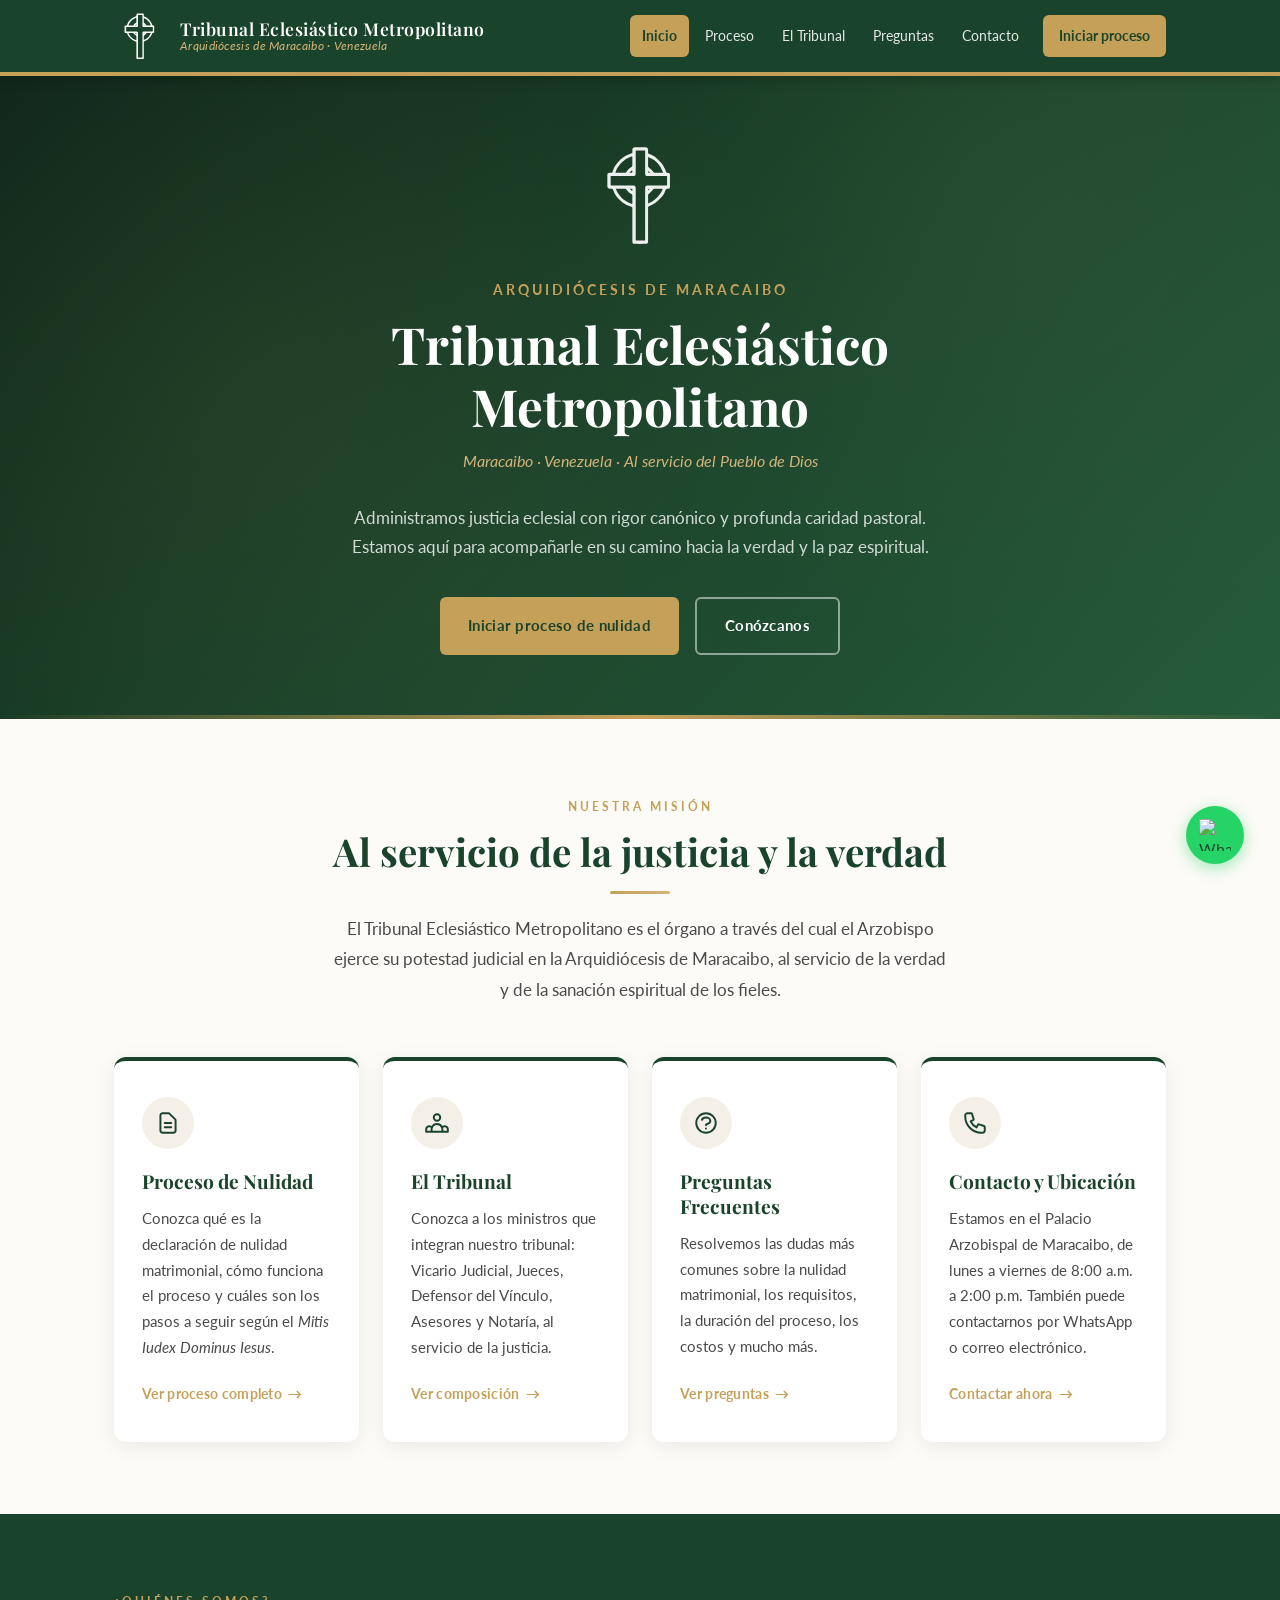
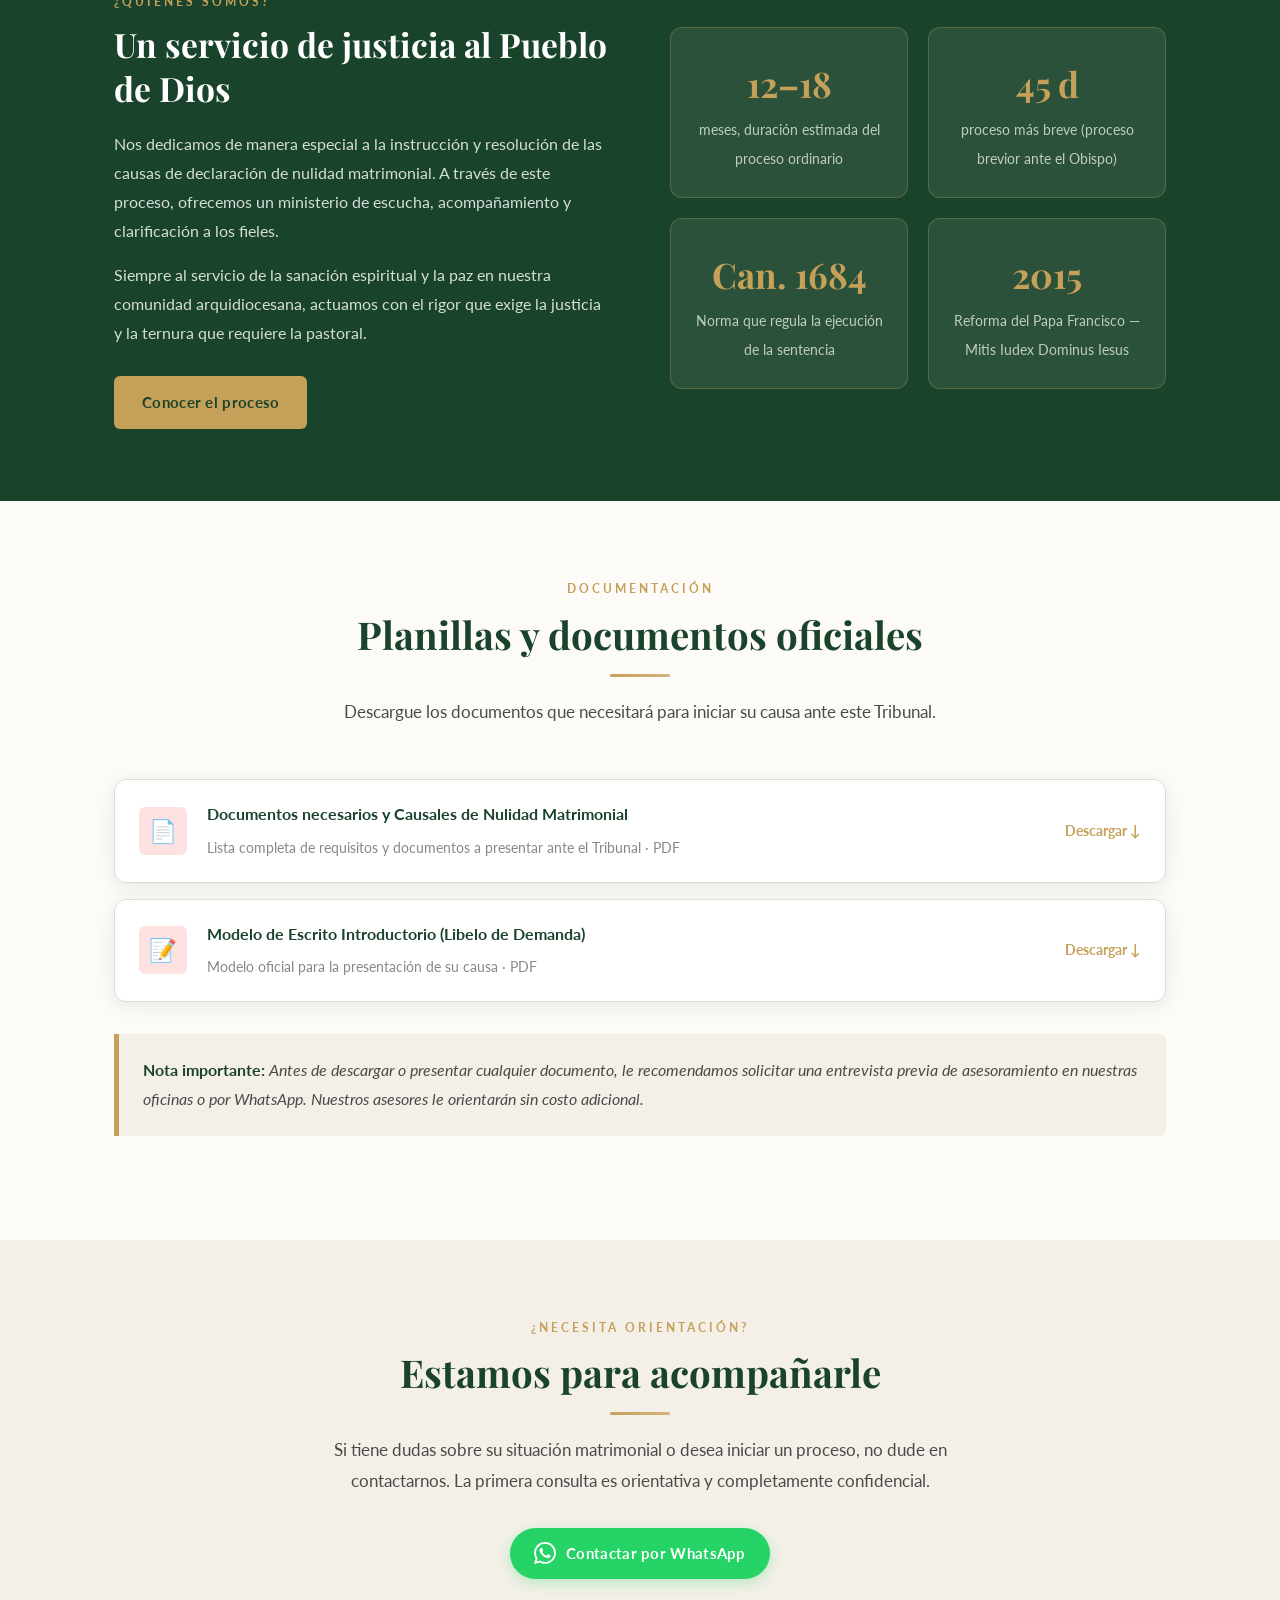
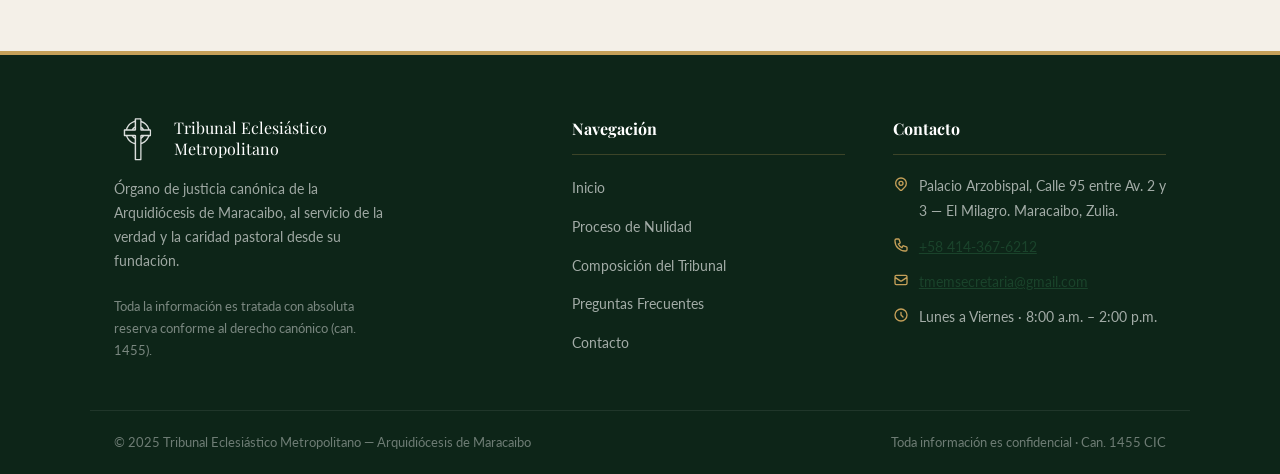
==== commit b4ad3e1d: "Add files via upload" ====
--- a/index.html
+++ b/index.html
@@ -275,7 +275,7 @@
             </div>
             <div class="footer-contacto-item">
                 <svg viewBox="0 0 24 24" stroke-width="2" aria-hidden="true"><path stroke-linecap="round" stroke-linejoin="round" d="M3 8l7.89 5.26a2 2 0 002.22 0L21 8M5 19h14a2 2 0 002-2V7a2 2 0 00-2-2H5a2 2 0 00-2 2v10a2 2 0 002 2z"/></svg>
-                <a href="mailto:tmesecretaria@gmail.com">tmesecretaria@gmail.com</a>
+                <a href="mailto:tmemsecretaria@gmail.com">tmemsecretaria@gmail.com</a>
             </div>
             <div class="footer-contacto-item">
                 <svg viewBox="0 0 24 24" stroke-width="2" aria-hidden="true"><path stroke-linecap="round" stroke-linejoin="round" d="M12 8v4l3 3m6-3a9 9 0 11-18 0 9 9 0 0118 0z"/></svg>
--- a/styles.css
+++ b/styles.css
@@ -1001,6 +1001,91 @@
     align-items: start;
 }
 
+/* Tarjetas de información (grid 2×2 en página de contacto) */
+.contacto-info-grid {
+    display: grid;
+    grid-template-columns: repeat(2, 1fr);
+    gap: 20px;
+    max-width: 860px;
+    margin: 0 auto 36px;
+}
+
+.contacto-info-card {
+    background: var(--blanco);
+    border: 1px solid var(--gris-borde);
+    border-radius: var(--radio-grande);
+    padding: 28px 26px;
+    box-shadow: var(--sombra);
+    display: flex;
+    gap: 18px;
+    align-items: flex-start;
+    min-height: 160px;
+    transition: box-shadow var(--transicion), transform var(--transicion);
+}
+
+.contacto-info-card:hover {
+    box-shadow: var(--sombra-hover);
+    transform: translateY(-2px);
+}
+
+.contacto-info-card .icono-caja {
+    width: 44px;
+    height: 44px;
+    background: var(--verde-oscuro);
+    border-radius: var(--radio);
+    display: flex;
+    align-items: center;
+    justify-content: center;
+    flex-shrink: 0;
+}
+
+.contacto-info-card .icono-caja svg {
+    width: 20px;
+    height: 20px;
+    stroke: var(--dorado);
+    fill: none;
+}
+
+.contacto-info-card .info-contenido {
+    flex: 1;
+    min-width: 0;
+}
+
+.contacto-info-card .info-etiqueta {
+    display: block;
+    color: var(--verde-oscuro);
+    font-size: 0.78rem;
+    letter-spacing: 1.5px;
+    text-transform: uppercase;
+    font-weight: 700;
+    margin-bottom: 10px;
+    line-height: 1.35;
+}
+
+.contacto-info-card .info-texto,
+.contacto-info-card .info-enlace {
+    color: var(--gris-texto);
+    font-size: 0.95rem;
+    line-height: 1.7;
+    margin: 0;
+    text-decoration: none;
+    word-break: break-word;
+}
+
+.contacto-info-card .info-enlace:hover {
+    color: var(--verde-oscuro);
+}
+
+@media (max-width: 640px) {
+    .contacto-info-grid {
+        grid-template-columns: 1fr;
+    }
+
+    .contacto-info-card {
+        min-height: 0;
+    }
+}
+
 .contacto-datos {
     display: flex;
     flex-direction: column;
@@ -1497,6 +1582,29 @@
     /* Header móvil */
     .btn-menu {
         display: flex;
+        flex-shrink: 0;
+    }
+
+    .logo-link {
+        flex-shrink: 1;
+        min-width: 0;
+        overflow: hidden;
+    }
+
+    .logo-texto {
+        min-width: 0;
+        overflow: hidden;
+    }
+
+    .logo-nombre {
+        white-space: nowrap;
+        overflow: hidden;
+        text-overflow: ellipsis;
+        max-width: 100%;
+    }
+
+    .logo-subtitulo {
+        display: none;
     }
 
     .nav-principal {
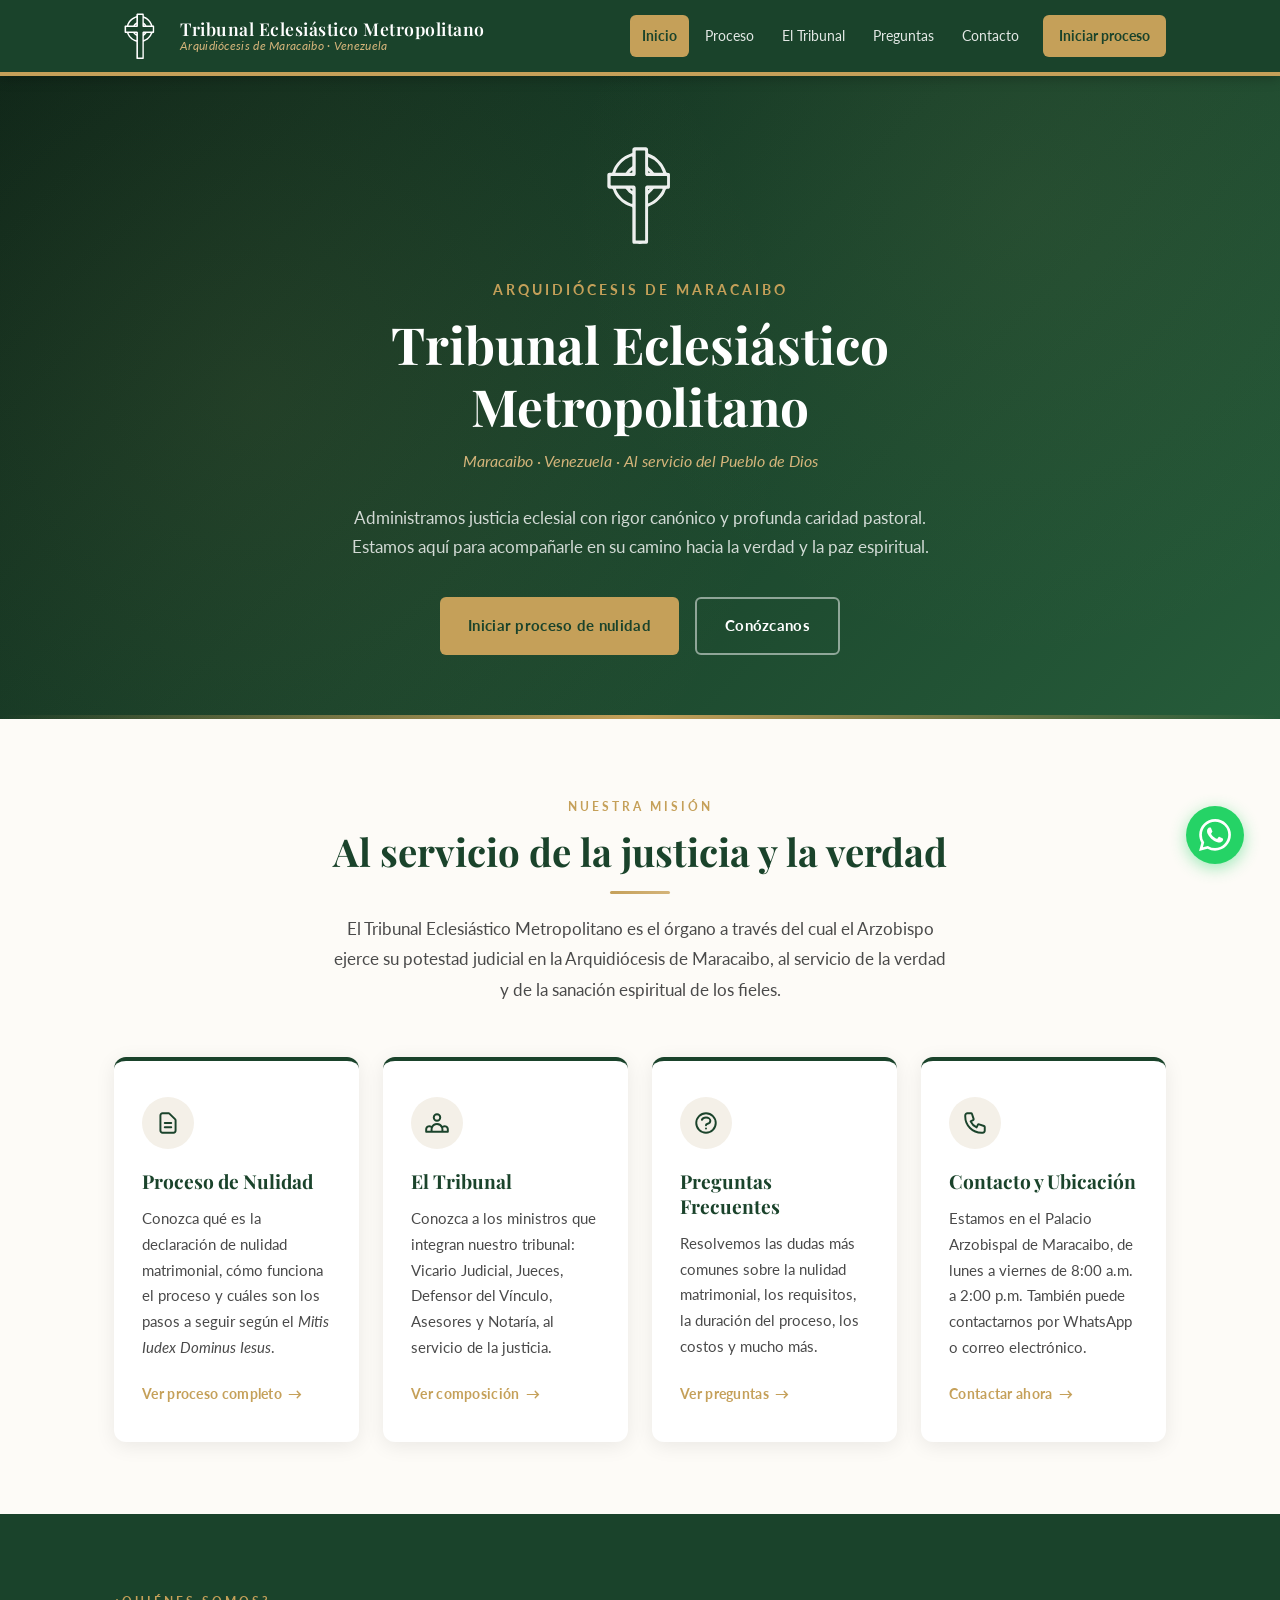
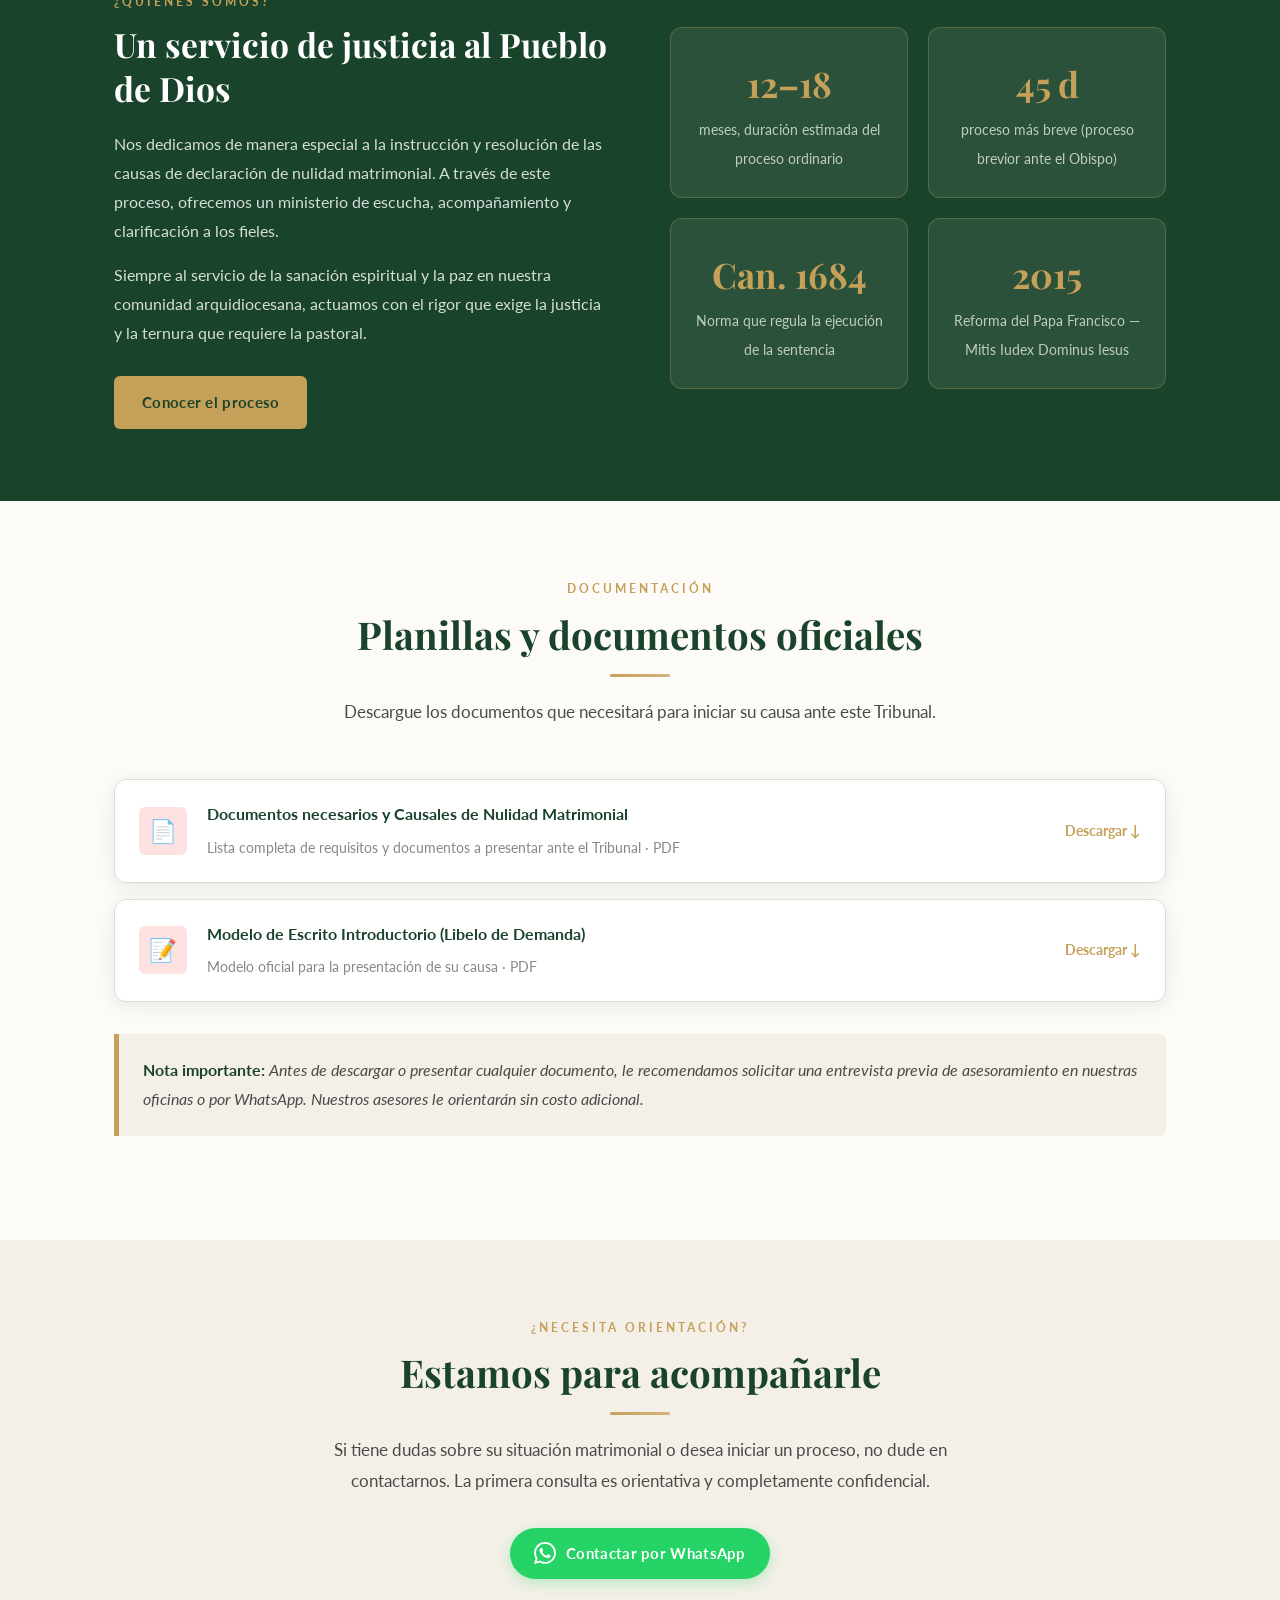
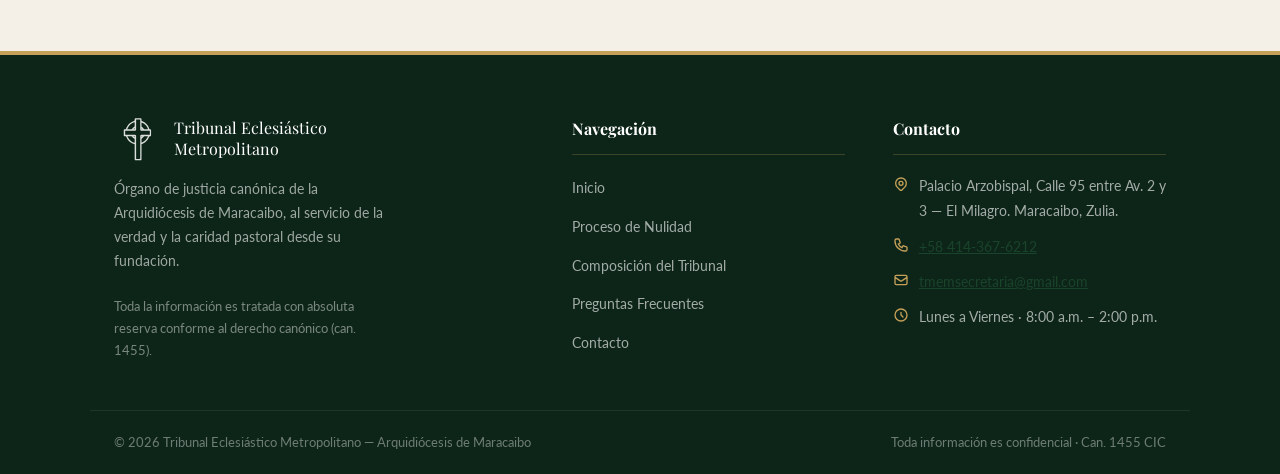
==== commit 96103baf: "Optimización integral del sitio: rendimiento, SEO y accesibilidad - Fotos del equipo comprimidas de " ====
--- a/index.html
+++ b/index.html
@@ -15,6 +15,33 @@
     <meta property="og:description" content="Administración de justicia eclesial con profunda caridad pastoral al servicio del Pueblo de Dios.">
     <meta property="og:type" content="website">
     <meta property="og:locale" content="es_VE">
+    <meta property="og:url" content="https://tribunaleclesiasticomaracaibo.org/">
+    <meta property="og:image" content="https://tribunaleclesiasticomaracaibo.org/og-image.jpg">
+    <link rel="canonical" href="https://tribunaleclesiasticomaracaibo.org/">
+
+    <!-- Icono y color del navegador -->
+    <link rel="icon" type="image/svg+xml" href="logo-oficial.svg">
+    <meta name="theme-color" content="#1A432B">
+
+    <!-- Datos estructurados (Google) -->
+    <script type="application/ld+json">
+    {
+        "@context": "https://schema.org",
+        "@type": "Organization",
+        "name": "Tribunal Eclesiástico Metropolitano de Maracaibo",
+        "url": "https://tribunaleclesiasticomaracaibo.org/",
+        "logo": "https://tribunaleclesiasticomaracaibo.org/logo-oficial.svg",
+        "telephone": "+584143676212",
+        "address": {
+            "@type": "PostalAddress",
+            "streetAddress": "Palacio Arzobispal, Calle 95 entre Av. 2 y 3, El Milagro",
+            "addressLocality": "Maracaibo",
+            "addressRegion": "Zulia",
+            "addressCountry": "VE"
+        },
+        "openingHours": "Mo-Fr 08:00-14:00"
+    }
+    </script>
 
     <!-- Estilos -->
     <link rel="stylesheet" href="styles.css">
@@ -286,7 +313,7 @@
     </div>
 
     <div class="footer-bottom">
-        <span>© 2025 Tribunal Eclesiástico Metropolitano — Arquidiócesis de Maracaibo</span>
+        <span>© <span data-anio>2026</span> Tribunal Eclesiástico Metropolitano — Arquidiócesis de Maracaibo</span>
         <span>Toda información es confidencial · Can. 1455 CIC</span>
     </div>
 </footer>
@@ -296,7 +323,7 @@
 <a href="https://wa.me/584143676212?text=Hola,%20deseo%20realizar%20una%20consulta%20al%20Tribunal%20Eclesiástico"
    class="whatsapp-float" target="_blank" rel="noopener"
    aria-label="Contactar por WhatsApp">
-    <img src="https://upload.wikimedia.org/wikipedia/commons/6/6b/WhatsApp.svg" alt="WhatsApp" width="32" height="32">
+    <svg viewBox="0 0 24 24" fill="#FFFFFF" width="32" height="32" aria-hidden="true"><path d="M17.472 14.382c-.297-.149-1.758-.867-2.03-.967-.273-.099-.471-.148-.67.15-.197.297-.767.966-.94 1.164-.173.199-.347.223-.644.075-.297-.15-1.255-.463-2.39-1.475-.883-.788-1.48-1.761-1.653-2.059-.173-.297-.018-.458.13-.606.134-.133.298-.347.446-.52.149-.174.198-.298.298-.497.099-.198.05-.371-.025-.52-.075-.149-.669-1.612-.916-2.207-.242-.579-.487-.5-.669-.51-.173-.008-.371-.01-.57-.01-.198 0-.52.074-.792.372-.272.297-1.04 1.016-1.04 2.479 0 1.462 1.065 2.875 1.213 3.074.149.198 2.096 3.2 5.077 4.487.709.306 1.262.489 1.694.625.712.227 1.36.195 1.871.118.571-.085 1.758-.719 2.006-1.413.248-.694.248-1.289.173-1.413-.074-.124-.272-.198-.57-.347m-5.421 7.403h-.004a9.87 9.87 0 01-5.031-1.378l-.361-.214-3.741.982.998-3.648-.235-.374a9.86 9.86 0 01-1.51-5.26c.001-5.45 4.436-9.884 9.888-9.884 2.64 0 5.122 1.03 6.988 2.898a9.825 9.825 0 012.893 6.994c-.003 5.45-4.437 9.884-9.885 9.884m8.413-18.297A11.815 11.815 0 0012.05 0C5.495 0 .16 5.335.157 11.892c0 2.096.547 4.142 1.588 5.945L.057 24l6.305-1.654a11.882 11.882 0 005.683 1.448h.005c6.554 0 11.89-5.335 11.893-11.893a11.821 11.821 0 00-3.48-8.413z"/></svg>
 </a>
 
 <script src="main.js"></script>
--- a/styles.css
+++ b/styles.css
@@ -1489,7 +1489,8 @@
     box-shadow: 0 6px 24px rgba(37,211,102,0.55);
 }
 
-.whatsapp-float img {
+.whatsapp-float img,
+.whatsapp-float svg {
     width: 32px;
     height: 32px;
 }
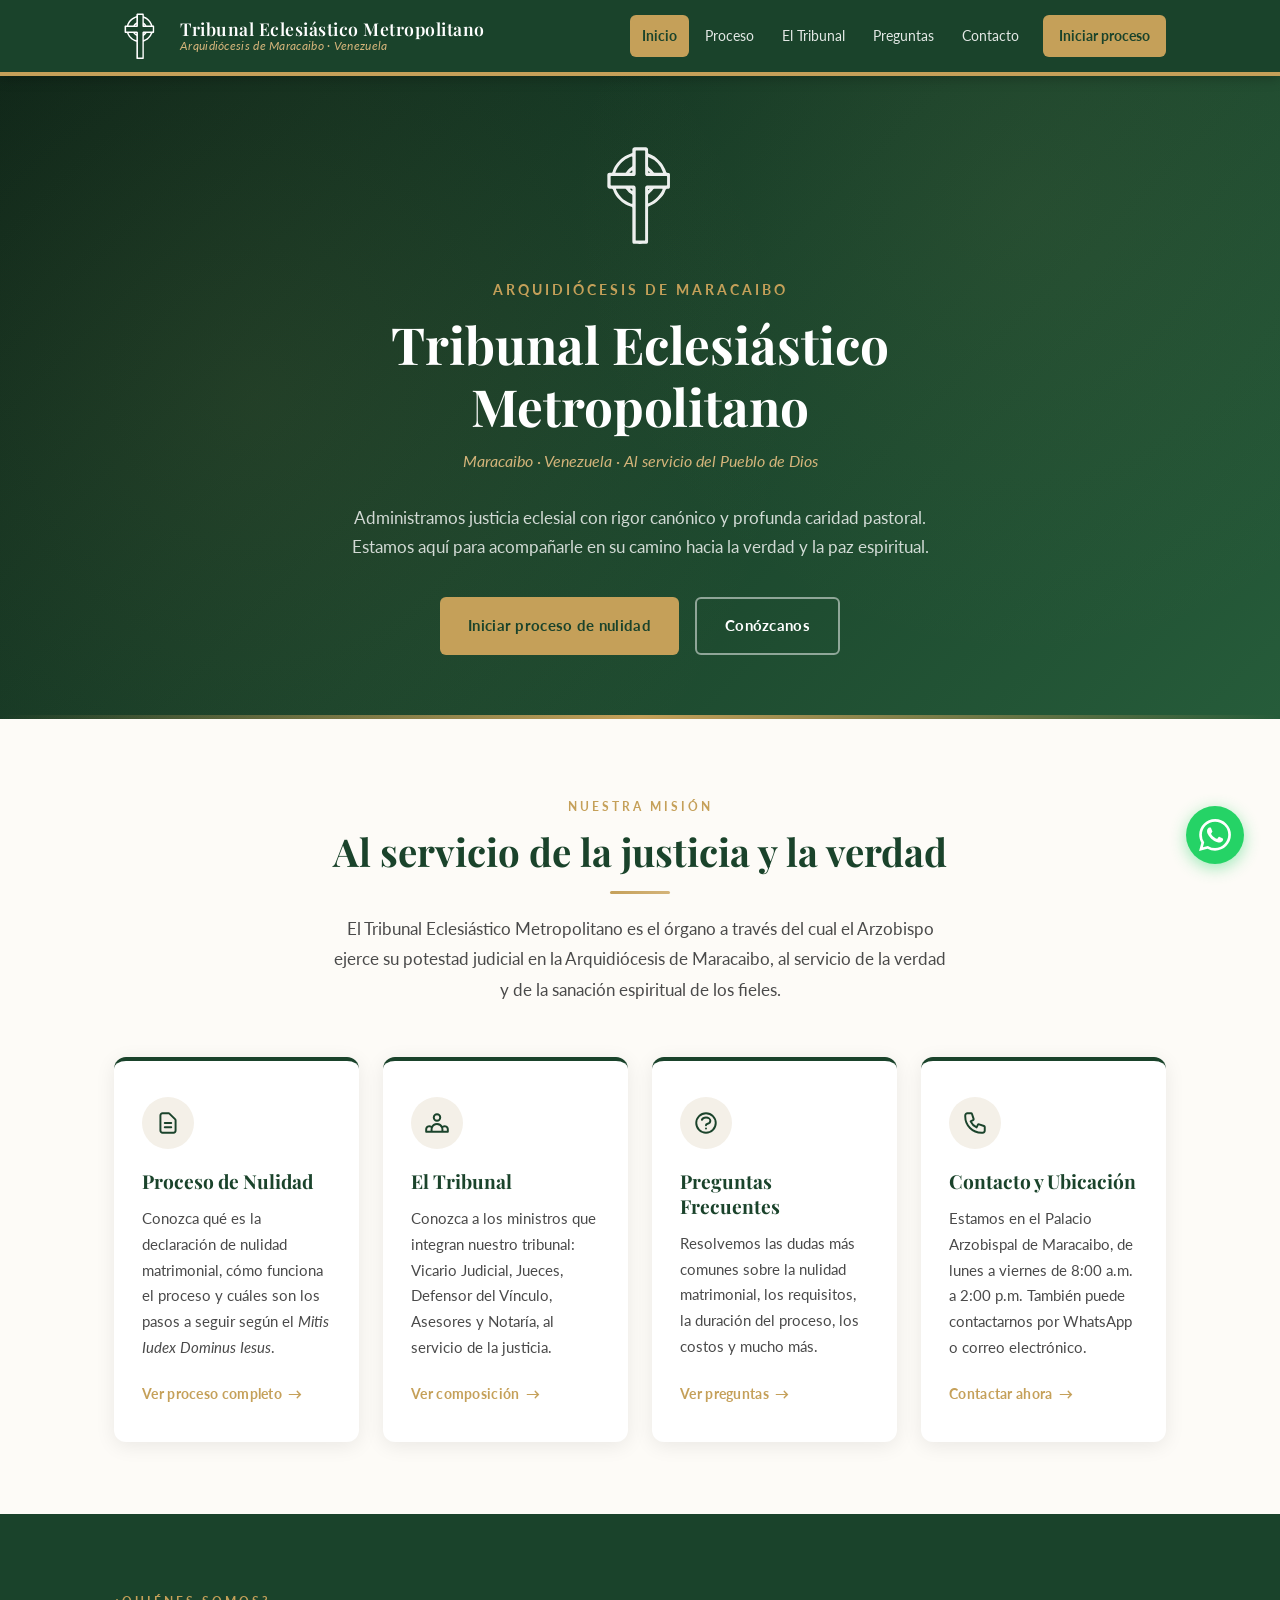
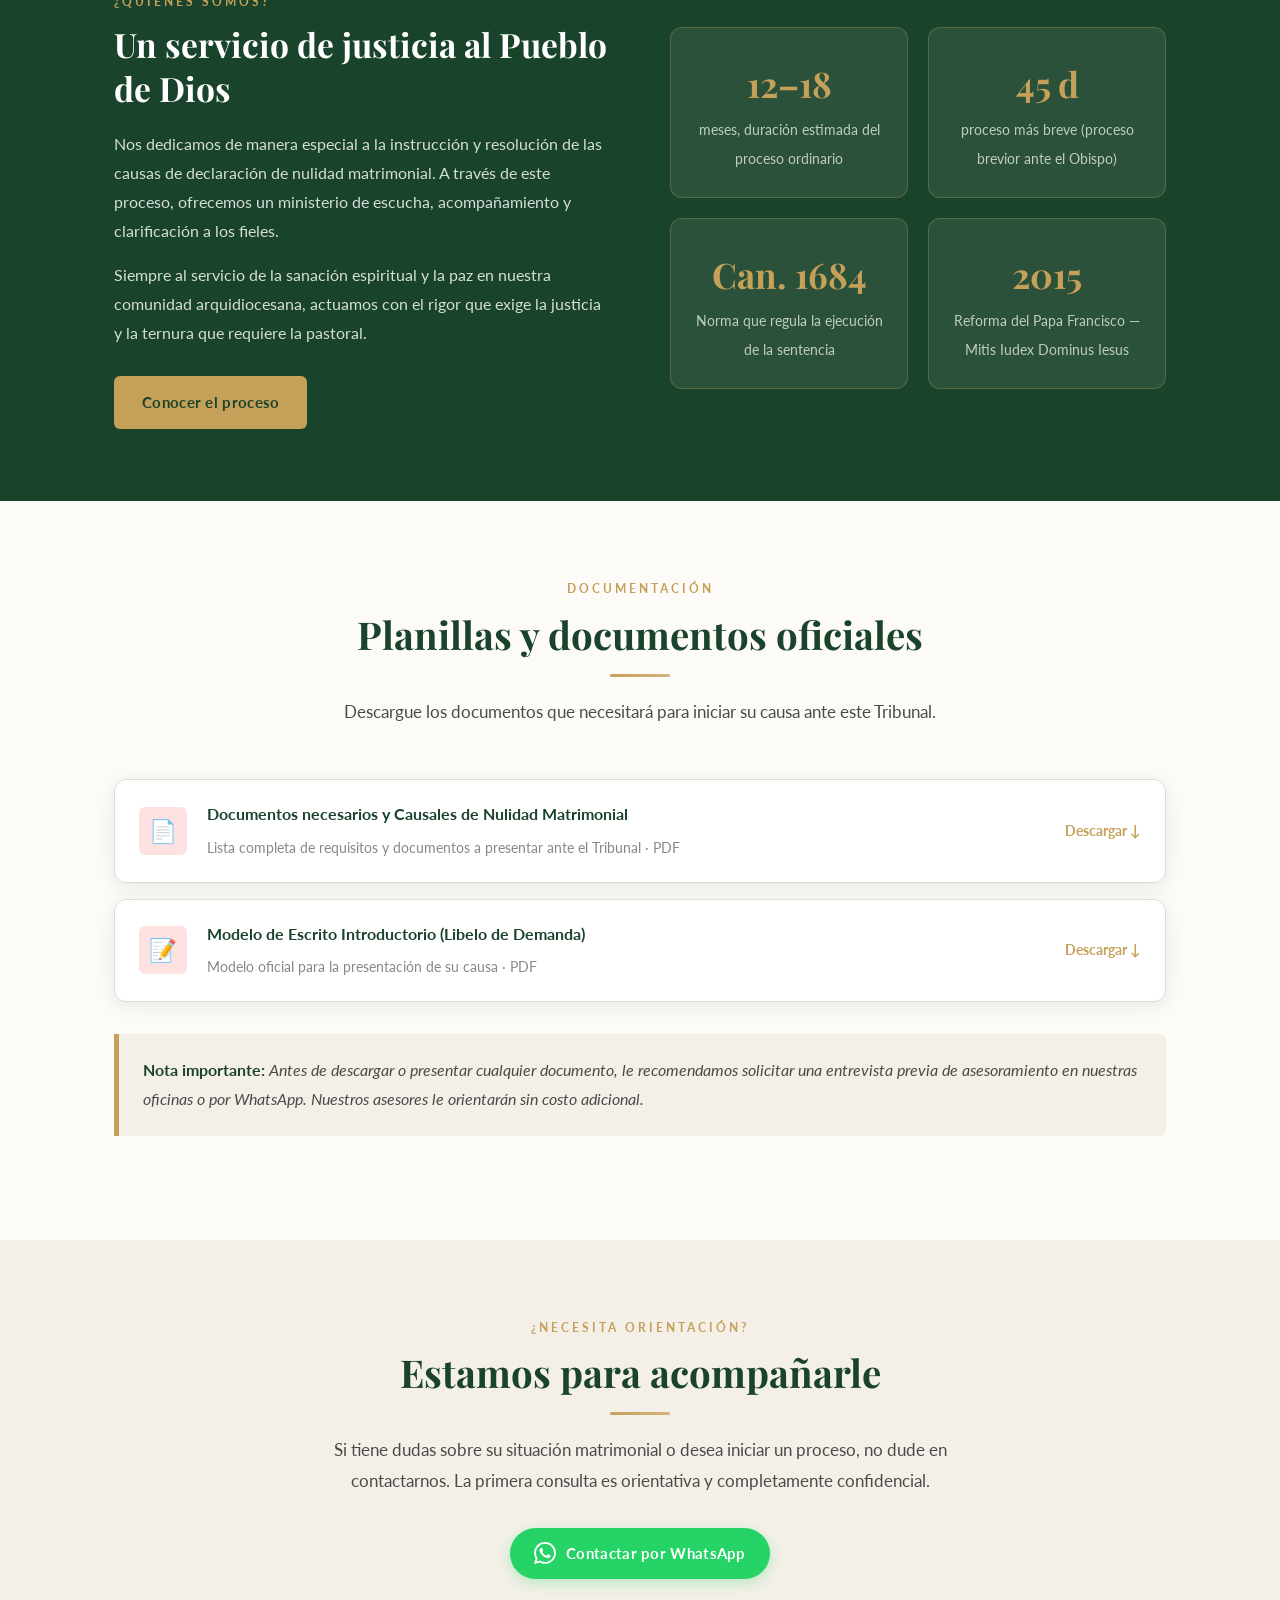
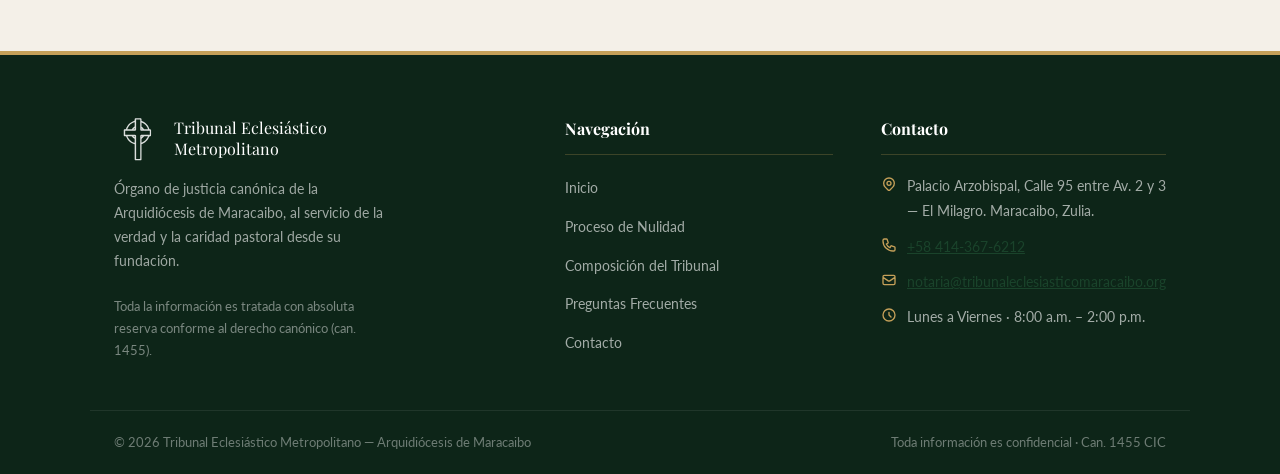
==== commit a974b7c9: "Correo institucional Zoho en toda la web - Reemplaza tmemsecretaria@gmail.com por notaria@tribunalec" ====
--- a/index.html
+++ b/index.html
@@ -302,7 +302,7 @@
             </div>
             <div class="footer-contacto-item">
                 <svg viewBox="0 0 24 24" stroke-width="2" aria-hidden="true"><path stroke-linecap="round" stroke-linejoin="round" d="M3 8l7.89 5.26a2 2 0 002.22 0L21 8M5 19h14a2 2 0 002-2V7a2 2 0 00-2-2H5a2 2 0 00-2 2v10a2 2 0 002 2z"/></svg>
-                <a href="mailto:tmemsecretaria@gmail.com">tmemsecretaria@gmail.com</a>
+                <a href="mailto:notaria@tribunaleclesiasticomaracaibo.org">notaria@tribunaleclesiasticomaracaibo.org</a>
             </div>
             <div class="footer-contacto-item">
                 <svg viewBox="0 0 24 24" stroke-width="2" aria-hidden="true"><path stroke-linecap="round" stroke-linejoin="round" d="M12 8v4l3 3m6-3a9 9 0 11-18 0 9 9 0 0118 0z"/></svg>
--- a/styles.css
+++ b/styles.css
@@ -862,6 +862,23 @@
     line-height: 1.6;
 }
 
+.miembro-correo {
+    display: inline-block;
+    margin-top: 12px;
+    font-size: 0.8rem;
+    font-weight: 600;
+    color: var(--verde-oscuro);
+    text-decoration: none;
+    word-break: break-all;
+    border-bottom: 1px solid var(--dorado);
+    padding-bottom: 2px;
+    transition: color 0.2s;
+}
+
+.miembro-correo:hover {
+    color: var(--dorado);
+}
+
 /* Card destacada para el Arzobispo */
 .miembro-card.destacado {
     border-top-color: var(--dorado);
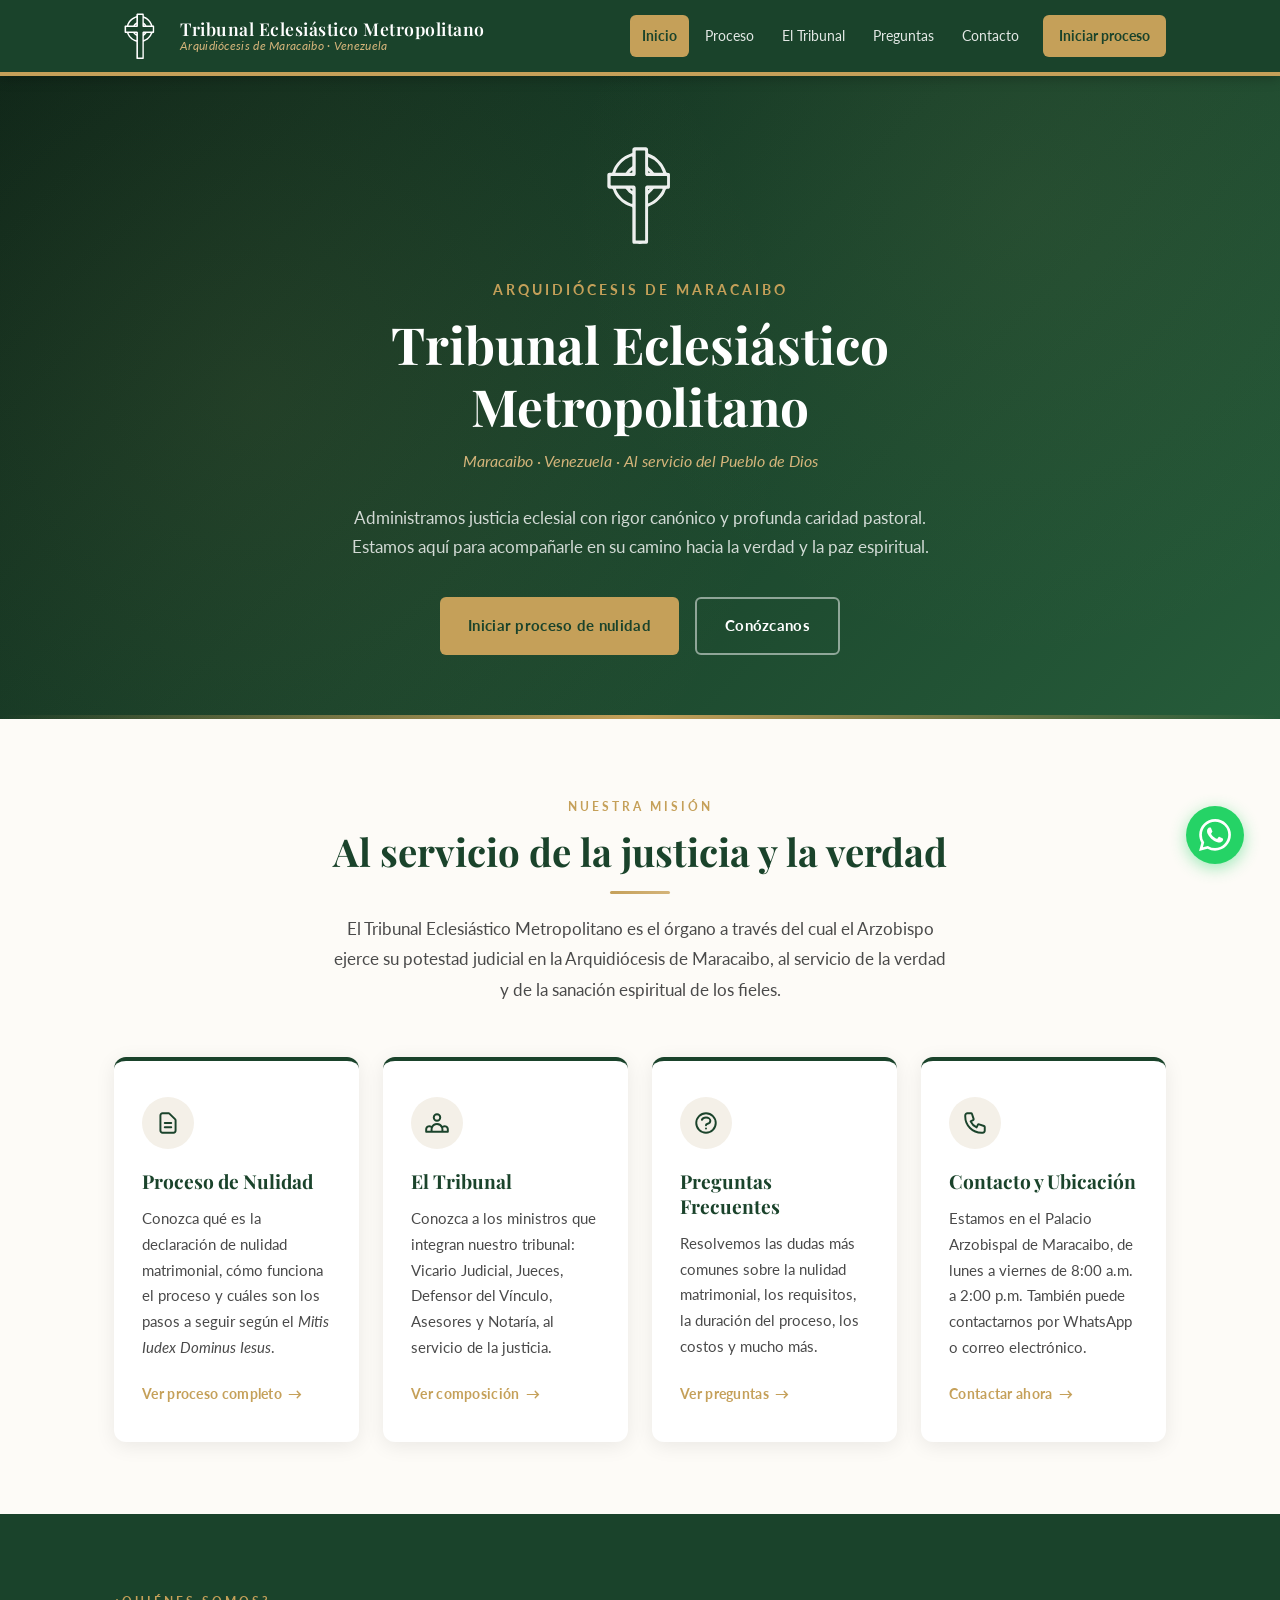
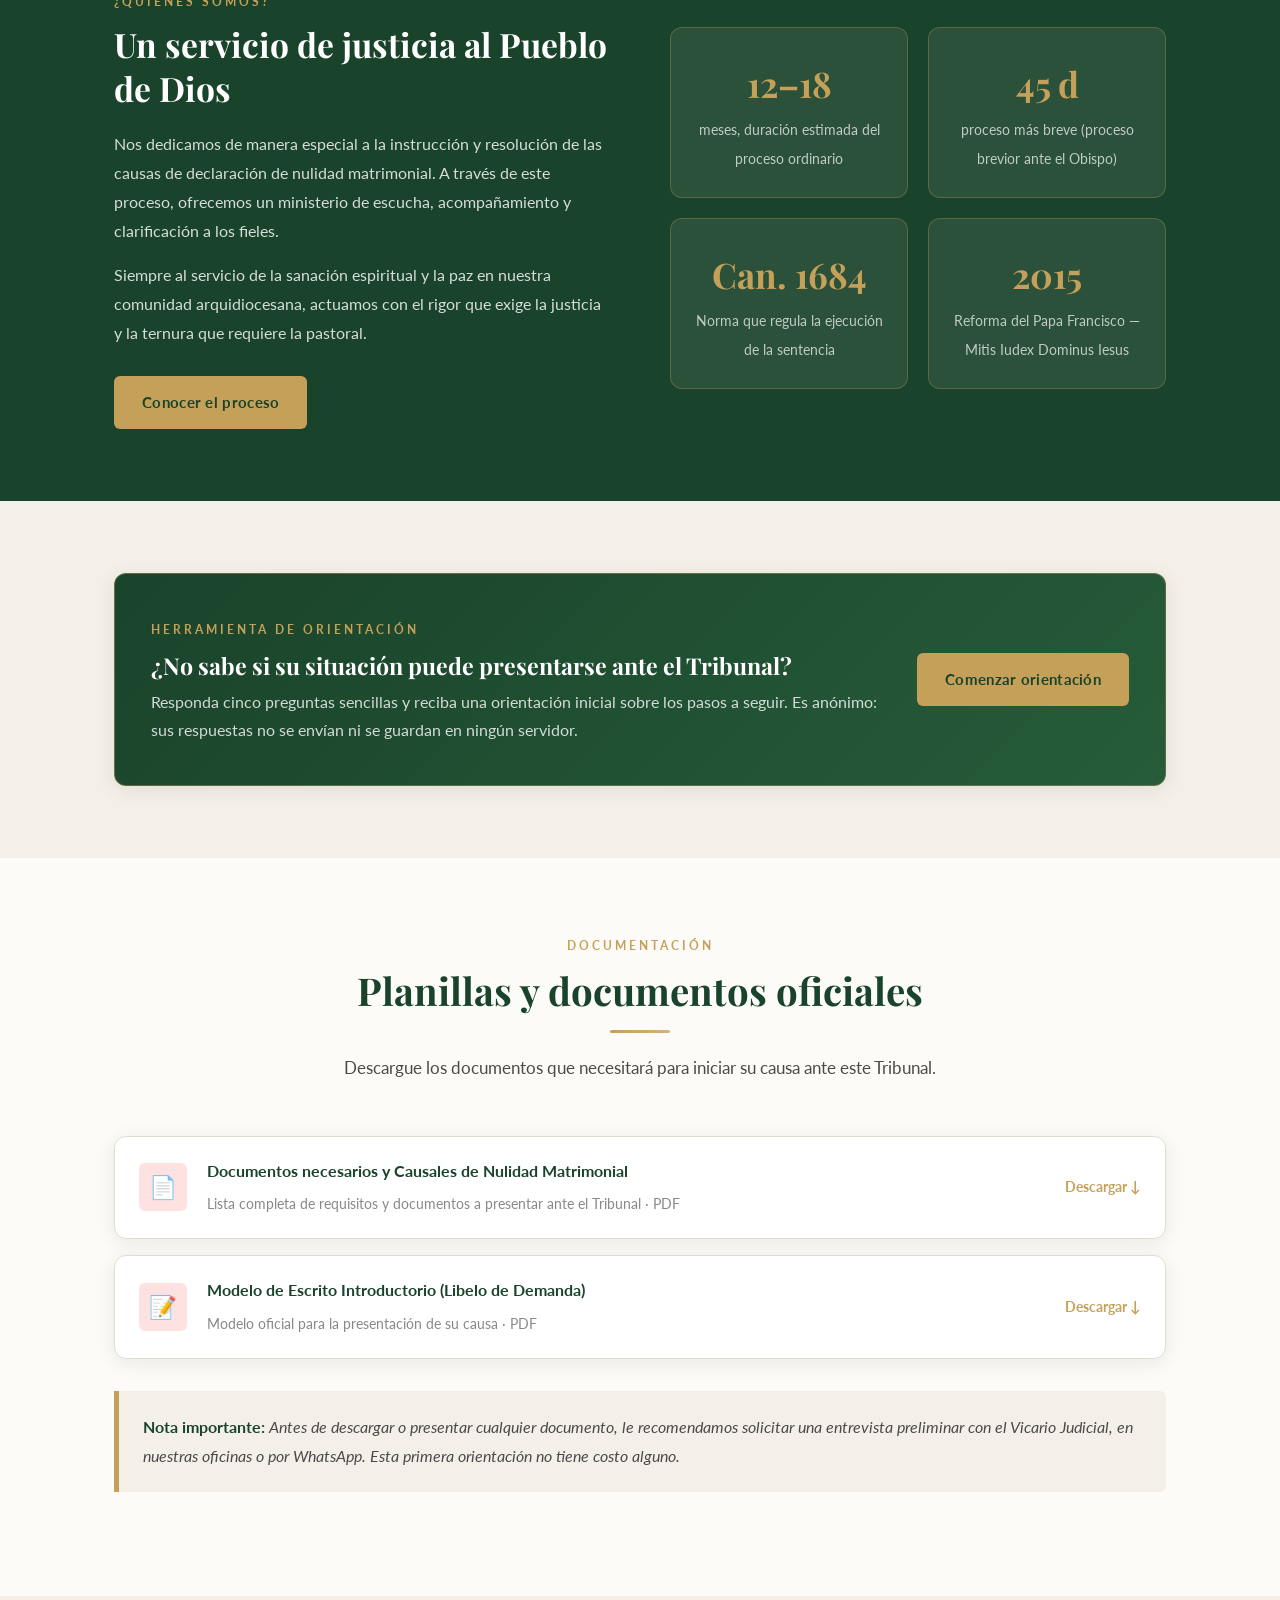
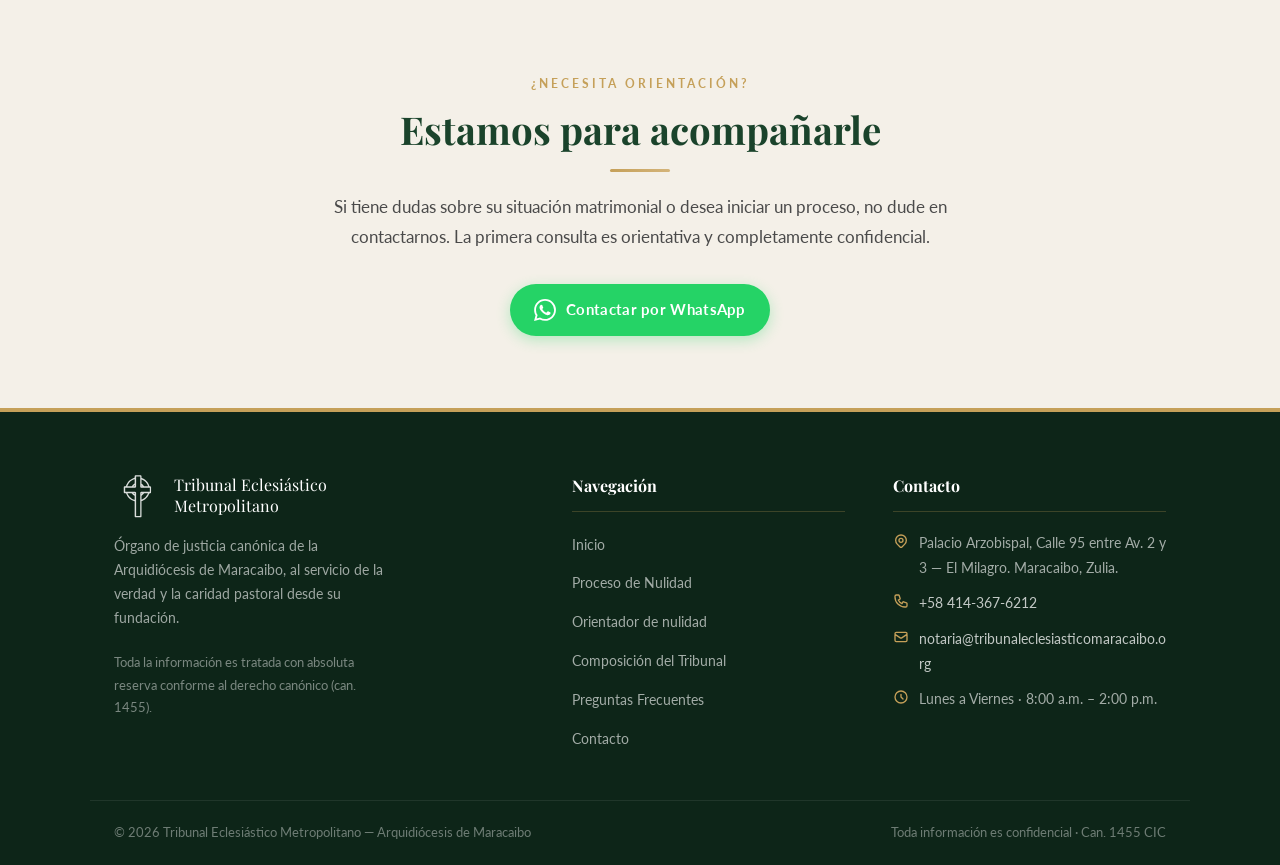
==== commit dc609d09: "Mejora integral: orientador interactivo, formulario real y optimizaciones - Nueva pagina orientador." ====
--- a/index.html
+++ b/index.html
@@ -21,7 +21,13 @@
 
     <!-- Icono y color del navegador -->
     <link rel="icon" type="image/svg+xml" href="logo-oficial.svg">
+    <link rel="apple-touch-icon" href="apple-touch-icon.png">
     <meta name="theme-color" content="#1A432B">
+
+    <!-- Fuentes -->
+    <link rel="preconnect" href="https://fonts.googleapis.com">
+    <link rel="preconnect" href="https://fonts.gstatic.com" crossorigin>
+    <link href="https://fonts.googleapis.com/css2?family=Playfair+Display:ital,wght@0,400;0,600;0,700;1,400&family=Lato:wght@300;400;700&display=swap" rel="stylesheet">
 
     <!-- Datos estructurados (Google) -->
     <script type="application/ld+json">
@@ -202,6 +208,23 @@
 
 
 <!-- ============================================================
+     SECCIÓN: ORIENTADOR INTERACTIVO (promo)
+     ============================================================ -->
+<section class="seccion seccion-alt" aria-label="Orientador de nulidad">
+    <div class="contenedor">
+        <div class="orientador-promo animar">
+            <div class="orientador-promo-texto">
+                <span class="etiqueta-seccion" style="color: var(--dorado);">Herramienta de orientación</span>
+                <h3>¿No sabe si su situación puede presentarse ante el Tribunal?</h3>
+                <p>Responda cinco preguntas sencillas y reciba una orientación inicial sobre los pasos a seguir. Es anónimo: sus respuestas no se envían ni se guardan en ningún servidor.</p>
+            </div>
+            <a href="orientador.html" class="btn btn-primario">Comenzar orientación</a>
+        </div>
+    </div>
+</section>
+
+
+<!-- ============================================================
      SECCIÓN: DOCUMENTOS DESCARGABLES
      ============================================================ -->
 <section class="seccion" aria-labelledby="titulo-docs">
@@ -234,7 +257,7 @@
         </div>
 
         <div class="nota-pastoral animar" style="margin-top: 32px;">
-            <p><strong>Nota importante:</strong> Antes de descargar o presentar cualquier documento, le recomendamos solicitar una entrevista previa de asesoramiento en nuestras oficinas o por WhatsApp. Nuestros asesores le orientarán sin costo adicional.</p>
+            <p><strong>Nota importante:</strong> Antes de descargar o presentar cualquier documento, le recomendamos solicitar una entrevista preliminar con el Vicario Judicial, en nuestras oficinas o por WhatsApp. Esta primera orientación no tiene costo alguno.</p>
         </div>
     </div>
 </section>
@@ -244,14 +267,14 @@
      SECCIÓN: LLAMADA A LA ACCIÓN (CTA)
      ============================================================ -->
 <section class="seccion seccion-alt" aria-labelledby="titulo-cta">
-    <div class="contenedor" style="text-align: center;">
+    <div class="contenedor centrado">
         <div class="seccion-encabezado animar" style="margin-bottom: 32px;">
             <span class="etiqueta-seccion">¿Necesita orientación?</span>
             <h2 id="titulo-cta" style="color: var(--verde-oscuro);">Estamos para acompañarle</h2>
             <div class="divisor"></div>
             <p>Si tiene dudas sobre su situación matrimonial o desea iniciar un proceso, no dude en contactarnos. La primera consulta es orientativa y completamente confidencial.</p>
         </div>
-        <div style="display: flex; gap: 16px; justify-content: center; flex-wrap: wrap;" class="animar animar-delay-1">
+        <div class="botones-cta animar animar-delay-1">
             <a href="https://wa.me/584143676212?text=Hola,%20deseo%20realizar%20una%20consulta%20al%20Tribunal%20Eclesiástico" target="_blank" rel="noopener" class="btn-whatsapp btn">
                 <svg viewBox="0 0 24 24" fill="currentColor" width="20" height="20" aria-hidden="true"><path d="M17.472 14.382c-.297-.149-1.758-.867-2.03-.967-.273-.099-.471-.148-.67.15-.197.297-.767.966-.94 1.164-.173.199-.347.223-.644.075-.297-.15-1.255-.463-2.39-1.475-.883-.788-1.48-1.761-1.653-2.059-.173-.297-.018-.458.13-.606.134-.133.298-.347.446-.52.149-.174.198-.298.298-.497.099-.198.05-.371-.025-.52-.075-.149-.669-1.612-.916-2.207-.242-.579-.487-.5-.669-.51-.173-.008-.371-.01-.57-.01-.198 0-.52.074-.792.372-.272.297-1.04 1.016-1.04 2.479 0 1.462 1.065 2.875 1.213 3.074.149.198 2.096 3.2 5.077 4.487.709.306 1.262.489 1.694.625.712.227 1.36.195 1.871.118.571-.085 1.758-.719 2.006-1.413.248-.694.248-1.289.173-1.413-.074-.124-.272-.198-.57-.347m-5.421 7.403h-.004a9.87 9.87 0 01-5.031-1.378l-.361-.214-3.741.982.998-3.648-.235-.374a9.86 9.86 0 01-1.51-5.26c.001-5.45 4.436-9.884 9.888-9.884 2.64 0 5.122 1.03 6.988 2.898a9.825 9.825 0 012.893 6.994c-.003 5.45-4.437 9.884-9.885 9.884m8.413-18.297A11.815 11.815 0 0012.05 0C5.495 0 .16 5.335.157 11.892c0 2.096.547 4.142 1.588 5.945L.057 24l6.305-1.654a11.882 11.882 0 005.683 1.448h.005c6.554 0 11.89-5.335 11.893-11.893a11.821 11.821 0 00-3.48-8.413z"/></svg>
                 Contactar por WhatsApp
@@ -283,6 +306,7 @@
             <ul>
                 <li><a href="index.html">Inicio</a></li>
                 <li><a href="proceso.html">Proceso de Nulidad</a></li>
+                <li><a href="orientador.html">Orientador de nulidad</a></li>
                 <li><a href="composicion.html">Composición del Tribunal</a></li>
                 <li><a href="faq.html">Preguntas Frecuentes</a></li>
                 <li><a href="contacto.html">Contacto</a></li>
--- a/styles.css
+++ b/styles.css
@@ -3,8 +3,8 @@
    Hoja de estilos principal v2.0
    ============================================================ */
 
-/* --- IMPORTACIÓN DE FUENTES --- */
-@import url('https://fonts.googleapis.com/css2?family=Playfair+Display:ital,wght@0,400;0,600;0,700;1,400&family=Lato:wght@300;400;700&display=swap');
+/* Las fuentes se cargan desde el <head> de cada página con
+   preconnect + <link> (más rápido que @import). */
 
 /* --- VARIABLES CSS --- */
 :root {
@@ -864,19 +864,21 @@
 
 .miembro-correo {
     display: inline-block;
-    margin-top: 12px;
-    font-size: 0.8rem;
+    margin-top: 14px;
+    font-size: 0.76rem;
     font-weight: 600;
     color: var(--verde-oscuro);
-    text-decoration: none;
-    word-break: break-all;
-    border-bottom: 1px solid var(--dorado);
-    padding-bottom: 2px;
-    transition: color 0.2s;
+    text-decoration: underline;
+    text-decoration-color: var(--dorado);
+    text-decoration-thickness: 1px;
+    text-underline-offset: 3px;
+    overflow-wrap: anywhere;
+    transition: color 0.2s, text-decoration-color 0.2s;
 }
 
 .miembro-correo:hover {
     color: var(--dorado);
+    text-decoration-color: var(--verde-oscuro);
 }
 
 /* Card destacada para el Arzobispo */
@@ -1323,6 +1325,18 @@
     margin-top: 16px;
 }
 
+.mensaje-error {
+    display: none;
+    background: #fdecea;
+    border: 1px solid #f5c6c0;
+    color: #8a2318;
+    border-radius: var(--radio);
+    padding: 16px;
+    text-align: center;
+    font-weight: 700;
+    margin-top: 16px;
+}
+
 /* Mapa */
 .mapa-contenedor {
     border-radius: var(--radio-grande);
@@ -1456,6 +1470,19 @@
     fill: none;
     flex-shrink: 0;
     margin-top: 3px;
+}
+
+/* Enlaces (teléfono, correo) dentro del bloque de contacto del footer:
+   sin esta regla heredan el verde oscuro global y no se leen sobre el fondo */
+.footer-contacto-item a {
+    color: rgba(255,255,255,0.75);
+    text-decoration: none;
+    overflow-wrap: anywhere;
+    transition: color var(--transicion);
+}
+
+.footer-contacto-item a:hover {
+    color: var(--dorado);
 }
 
 .footer-bottom {
@@ -1759,3 +1786,512 @@
         grid-template-columns: 1fr;
     }
 }
+
+
+/* ============================================================
+   UTILIDADES DE MAQUETACIÓN
+   (reemplazan estilos inline repetidos en el HTML)
+   ============================================================ */
+.centrado {
+    text-align: center;
+}
+
+.botones-cta {
+    display: flex;
+    gap: 16px;
+    justify-content: center;
+    flex-wrap: wrap;
+}
+
+.texto-estrecho {
+    max-width: 820px;
+    margin: 0 auto;
+}
+
+
+/* ============================================================
+   BUSCADOR DEL FAQ
+   ============================================================ */
+.faq-buscador-wrap {
+    max-width: 640px;
+    margin: 0 auto 8px;
+    position: relative;
+}
+
+.faq-buscador-wrap svg {
+    position: absolute;
+    left: 18px;
+    top: 50%;
+    transform: translateY(-50%);
+    width: 20px;
+    height: 20px;
+    stroke: var(--verde-oscuro);
+    fill: none;
+    opacity: 0.55;
+    pointer-events: none;
+}
+
+.faq-buscador {
+    width: 100%;
+    padding: 15px 20px 15px 50px;
+    border: 1.5px solid var(--gris-borde);
+    border-radius: 50px;
+    font-family: var(--fuente-cuerpo);
+    font-size: 1rem;
+    color: var(--negro-suave);
+    background: var(--blanco);
+    box-shadow: var(--sombra);
+    transition: border-color var(--transicion), box-shadow var(--transicion);
+}
+
+.faq-buscador:focus {
+    outline: none;
+    border-color: var(--verde-oscuro);
+    box-shadow: 0 0 0 3px rgba(26,67,43,0.10);
+}
+
+.faq-sin-resultados {
+    display: none;
+    text-align: center;
+    color: var(--gris-texto);
+    background: var(--crema-medio);
+    border: 1px dashed var(--gris-borde);
+    border-radius: var(--radio-grande);
+    padding: 28px 24px;
+    max-width: 640px;
+    margin: 24px auto 0;
+}
+
+
+/* ============================================================
+   GLOSARIO DE TÉRMINOS CANÓNICOS
+   ============================================================ */
+.glosario-grid {
+    display: grid;
+    grid-template-columns: repeat(auto-fit, minmax(280px, 1fr));
+    gap: 16px;
+    max-width: 960px;
+    margin: 0 auto;
+}
+
+.glosario-item {
+    background: var(--blanco);
+    border: 1px solid var(--gris-borde);
+    border-left: 4px solid var(--dorado);
+    border-radius: var(--radio);
+    padding: 18px 20px;
+}
+
+.glosario-item dt {
+    font-family: var(--fuente-titulo);
+    font-weight: 700;
+    color: var(--verde-oscuro);
+    font-size: 1rem;
+    margin-bottom: 6px;
+}
+
+.glosario-item dd {
+    font-size: 0.9rem;
+    color: var(--gris-texto);
+    line-height: 1.7;
+    margin: 0;
+}
+
+
+/* ============================================================
+   LÍNEA DE TIEMPO RESUMEN DEL PROCESO (proceso.html)
+   ============================================================ */
+.timeline-resumen {
+    display: grid;
+    grid-template-columns: repeat(6, 1fr);
+    gap: 0;
+    max-width: 980px;
+    margin: 0 auto 56px;
+    position: relative;
+}
+
+.timeline-resumen::before {
+    content: '';
+    position: absolute;
+    top: 21px;
+    left: 8%;
+    right: 8%;
+    height: 3px;
+    background: linear-gradient(90deg, var(--verde-oscuro), var(--dorado));
+    border-radius: 2px;
+}
+
+.timeline-hito {
+    position: relative;
+    text-align: center;
+    padding: 0 8px;
+}
+
+.timeline-punto {
+    width: 44px;
+    height: 44px;
+    background: var(--verde-oscuro);
+    border: 3px solid var(--dorado);
+    border-radius: 50%;
+    display: flex;
+    align-items: center;
+    justify-content: center;
+    margin: 0 auto 10px;
+    font-family: var(--fuente-titulo);
+    font-weight: 700;
+    color: var(--dorado);
+    position: relative;
+    z-index: 1;
+}
+
+.timeline-hito strong {
+    display: block;
+    font-size: 0.82rem;
+    color: var(--verde-oscuro);
+    line-height: 1.35;
+    margin-bottom: 4px;
+}
+
+.timeline-hito span {
+    display: block;
+    font-size: 0.75rem;
+    color: var(--dorado);
+    font-weight: 700;
+}
+
+@media (max-width: 768px) {
+    .timeline-resumen {
+        grid-template-columns: 1fr 1fr;
+        gap: 24px 12px;
+    }
+
+    .timeline-resumen::before {
+        display: none;
+    }
+}
+
+
+/* ============================================================
+   CHECKLIST DE DOCUMENTOS (proceso.html)
+   ============================================================ */
+.checklist-progreso {
+    max-width: 820px;
+    margin: 0 auto 24px;
+    background: var(--blanco);
+    border: 1px solid var(--gris-borde);
+    border-radius: var(--radio-grande);
+    padding: 18px 24px;
+    box-shadow: var(--sombra);
+}
+
+.checklist-progreso-texto {
+    display: flex;
+    justify-content: space-between;
+    align-items: center;
+    gap: 12px;
+    flex-wrap: wrap;
+    margin-bottom: 10px;
+    font-size: 0.9rem;
+    color: var(--gris-texto);
+}
+
+.checklist-progreso-texto strong {
+    color: var(--verde-oscuro);
+}
+
+.btn-imprimir {
+    background: none;
+    border: 1.5px solid var(--gris-borde);
+    border-radius: var(--radio);
+    padding: 6px 14px;
+    font-family: var(--fuente-cuerpo);
+    font-size: 0.82rem;
+    font-weight: 700;
+    color: var(--verde-oscuro);
+    cursor: pointer;
+    transition: border-color var(--transicion), background-color var(--transicion);
+}
+
+.btn-imprimir:hover {
+    border-color: var(--dorado);
+    background: var(--crema-medio);
+}
+
+.barra-progreso {
+    height: 10px;
+    background: var(--crema-medio);
+    border-radius: 10px;
+    overflow: hidden;
+}
+
+.barra-progreso-relleno {
+    height: 100%;
+    width: 0%;
+    background: linear-gradient(90deg, var(--verde-medio), var(--dorado));
+    border-radius: 10px;
+    transition: width 0.4s ease;
+}
+
+.doc-item.doc-check {
+    cursor: pointer;
+}
+
+.doc-item.doc-check input[type="checkbox"] {
+    width: 22px;
+    height: 22px;
+    accent-color: var(--verde-oscuro);
+    flex-shrink: 0;
+    cursor: pointer;
+}
+
+.doc-item.doc-check.marcado {
+    border-color: var(--verde-claro);
+    background: #F3F9F4;
+}
+
+.doc-item.doc-check.marcado .doc-info strong {
+    text-decoration: line-through;
+    text-decoration-thickness: 1px;
+    opacity: 0.7;
+}
+
+
+/* ============================================================
+   ORIENTADOR INTERACTIVO (orientador.html)
+   ============================================================ */
+.orientador-card {
+    background: var(--blanco);
+    border: 1px solid var(--gris-borde);
+    border-radius: var(--radio-grande);
+    box-shadow: var(--sombra);
+    max-width: 720px;
+    margin: 0 auto;
+    padding: 36px;
+}
+
+.orientador-progreso {
+    font-size: 0.8rem;
+    font-weight: 700;
+    letter-spacing: 2px;
+    text-transform: uppercase;
+    color: var(--dorado);
+    margin-bottom: 12px;
+}
+
+.orientador-card h3 {
+    font-family: var(--fuente-titulo);
+    font-size: 1.35rem;
+    color: var(--verde-oscuro);
+    line-height: 1.35;
+    margin-bottom: 8px;
+}
+
+.orientador-ayuda {
+    font-size: 0.92rem;
+    color: #777;
+    margin-bottom: 22px;
+}
+
+.orientador-opciones {
+    display: flex;
+    flex-direction: column;
+    gap: 12px;
+}
+
+.orientador-opcion {
+    display: block;
+    width: 100%;
+    text-align: left;
+    background: var(--crema);
+    border: 1.5px solid var(--gris-borde);
+    border-radius: var(--radio);
+    padding: 15px 18px;
+    font-family: var(--fuente-cuerpo);
+    font-size: 0.98rem;
+    color: var(--negro-suave);
+    cursor: pointer;
+    transition: border-color var(--transicion), background-color var(--transicion), transform var(--transicion);
+}
+
+.orientador-opcion:hover {
+    border-color: var(--verde-oscuro);
+    background: var(--blanco);
+    transform: translateX(4px);
+}
+
+.orientador-volver {
+    background: none;
+    border: none;
+    color: #999;
+    font-family: var(--fuente-cuerpo);
+    font-size: 0.85rem;
+    cursor: pointer;
+    margin-top: 20px;
+    padding: 4px 0;
+    text-decoration: underline;
+    text-underline-offset: 3px;
+}
+
+.orientador-volver:hover {
+    color: var(--verde-oscuro);
+}
+
+.orientador-resultado h3 {
+    margin-bottom: 16px;
+}
+
+.orientador-resultado .resultado-bloque {
+    background: var(--crema-medio);
+    border-left: 4px solid var(--dorado);
+    border-radius: 0 var(--radio) var(--radio) 0;
+    padding: 16px 20px;
+    margin-bottom: 14px;
+    font-size: 0.95rem;
+    line-height: 1.75;
+    color: var(--gris-texto);
+}
+
+.orientador-resultado .resultado-bloque strong {
+    color: var(--verde-oscuro);
+}
+
+.orientador-acciones {
+    display: flex;
+    gap: 12px;
+    flex-wrap: wrap;
+    margin-top: 24px;
+}
+
+
+/* ============================================================
+   PROMO DEL ORIENTADOR (index)
+   ============================================================ */
+.orientador-promo {
+    background: linear-gradient(135deg, var(--verde-oscuro), var(--verde-medio));
+    border-radius: var(--radio-grande);
+    border: 1px solid rgba(197,160,89,0.4);
+    padding: 40px 36px;
+    display: flex;
+    align-items: center;
+    justify-content: space-between;
+    gap: 28px;
+    flex-wrap: wrap;
+    box-shadow: var(--sombra);
+}
+
+.orientador-promo-texto {
+    flex: 1;
+    min-width: 260px;
+}
+
+.orientador-promo h3 {
+    font-family: var(--fuente-titulo);
+    color: var(--blanco);
+    font-size: 1.45rem;
+    margin-bottom: 8px;
+    line-height: 1.3;
+}
+
+.orientador-promo p {
+    color: rgba(255,255,255,0.80);
+    font-size: 0.97rem;
+    margin: 0;
+}
+
+
+/* ============================================================
+   PÁGINA 404
+   ============================================================ */
+.pagina-404 {
+    text-align: center;
+    padding: 96px 24px;
+}
+
+.pagina-404 .codigo {
+    font-family: var(--fuente-titulo);
+    font-size: clamp(4rem, 12vw, 7rem);
+    font-weight: 700;
+    color: var(--verde-oscuro);
+    line-height: 1;
+}
+
+.pagina-404 h1 {
+    font-family: var(--fuente-titulo);
+    font-size: clamp(1.4rem, 3vw, 2rem);
+    color: var(--verde-oscuro);
+    margin: 16px 0 12px;
+}
+
+.pagina-404 p {
+    color: var(--gris-texto);
+    max-width: 480px;
+    margin: 0 auto 32px;
+}
+
+
+/* ============================================================
+   ACCESIBILIDAD — MOVIMIENTO REDUCIDO
+   ============================================================ */
+@media (prefers-reduced-motion: reduce) {
+    html {
+        scroll-behavior: auto;
+    }
+
+    *,
+    *::before,
+    *::after {
+        animation-duration: 0.01ms !important;
+        animation-iteration-count: 1 !important;
+        transition-duration: 0.01ms !important;
+    }
+
+    .animar,
+    .paso,
+    .miembro-card {
+        opacity: 1;
+        transform: none;
+    }
+}
+
+
+/* ============================================================
+   IMPRESIÓN
+   ============================================================ */
+@media print {
+    .site-header,
+    .breadcrumb,
+    .whatsapp-float,
+    .btn,
+    .btn-whatsapp,
+    .whatsapp-card,
+    .btn-imprimir,
+    .nav-principal,
+    .hero-botones,
+    .site-footer,
+    .seccion-verde,
+    iframe {
+        display: none !important;
+    }
+
+    body {
+        background: #fff;
+        color: #000;
+        font-size: 12pt;
+    }
+
+    .animar,
+    .paso,
+    .miembro-card {
+        opacity: 1 !important;
+        transform: none !important;
+    }
+
+    .seccion {
+        padding: 16pt 0;
+    }
+
+    a {
+        color: #000;
+        text-decoration: none;
+    }
+}
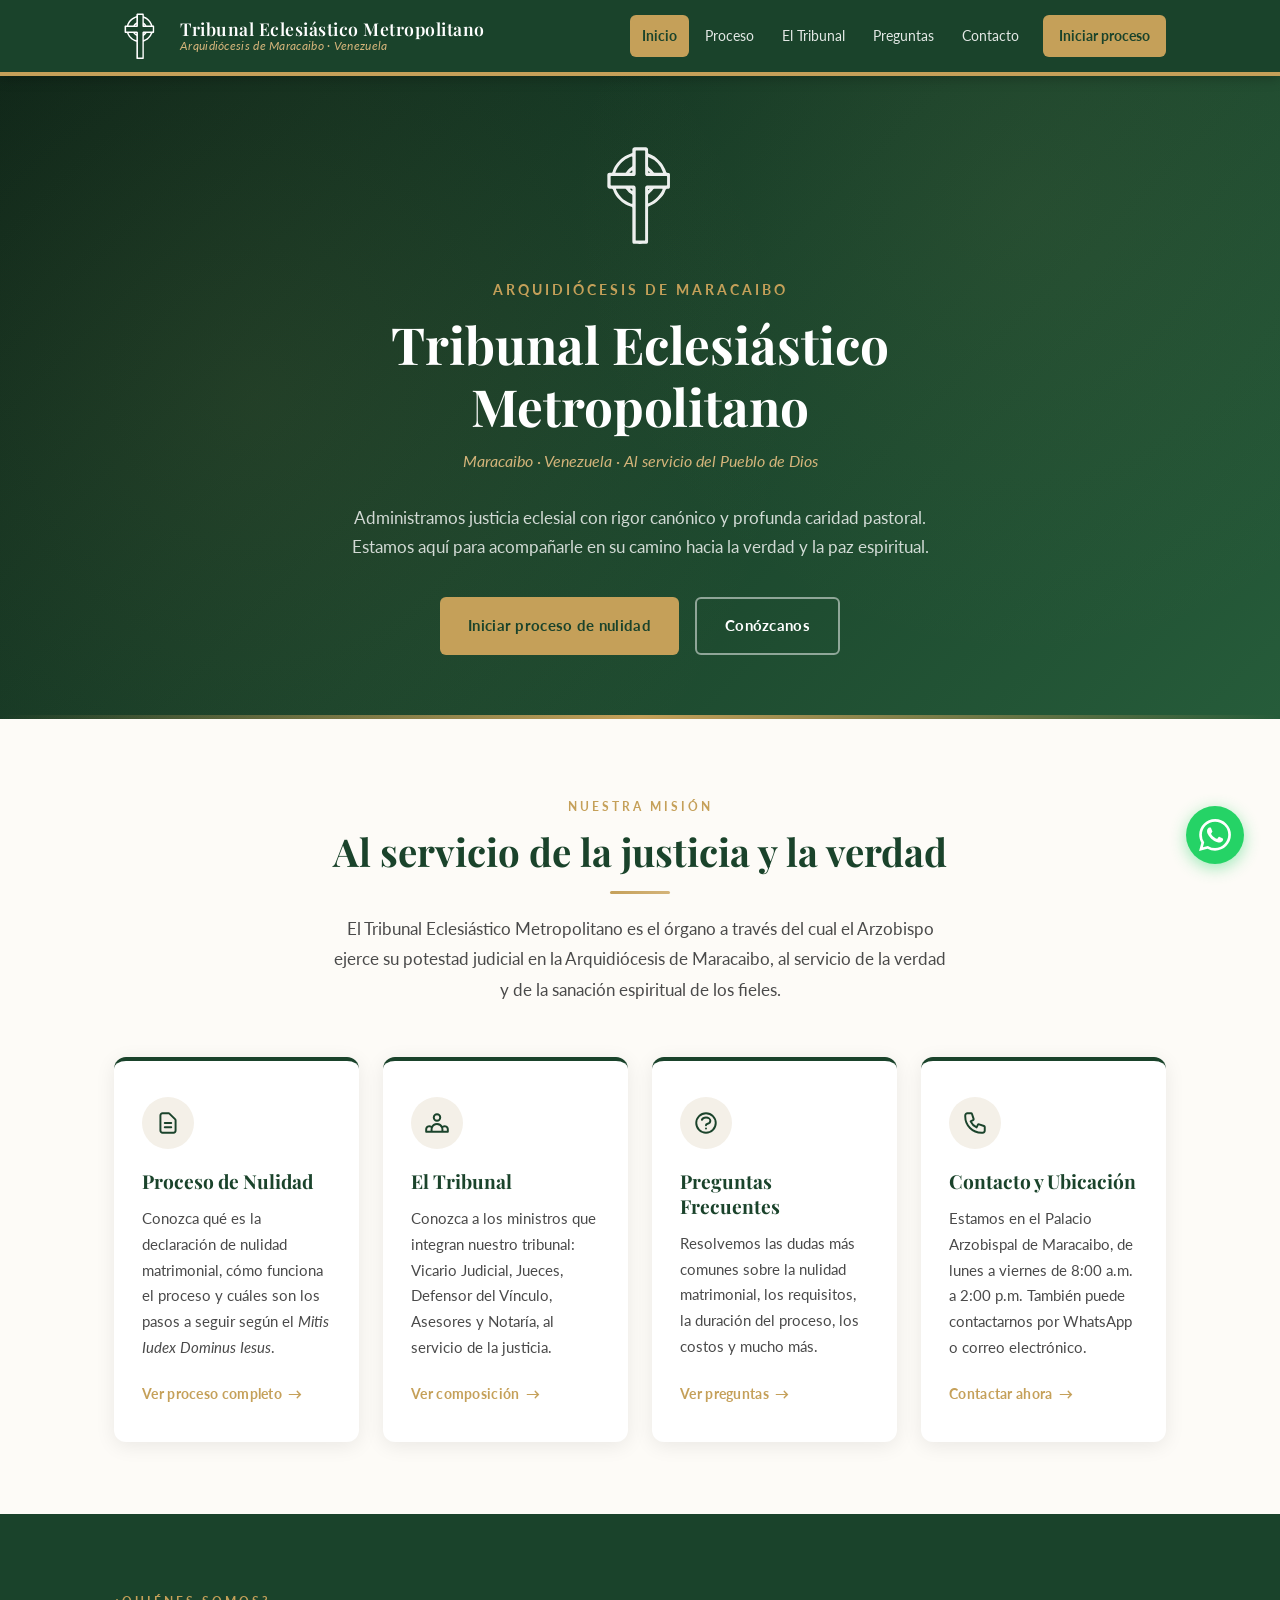
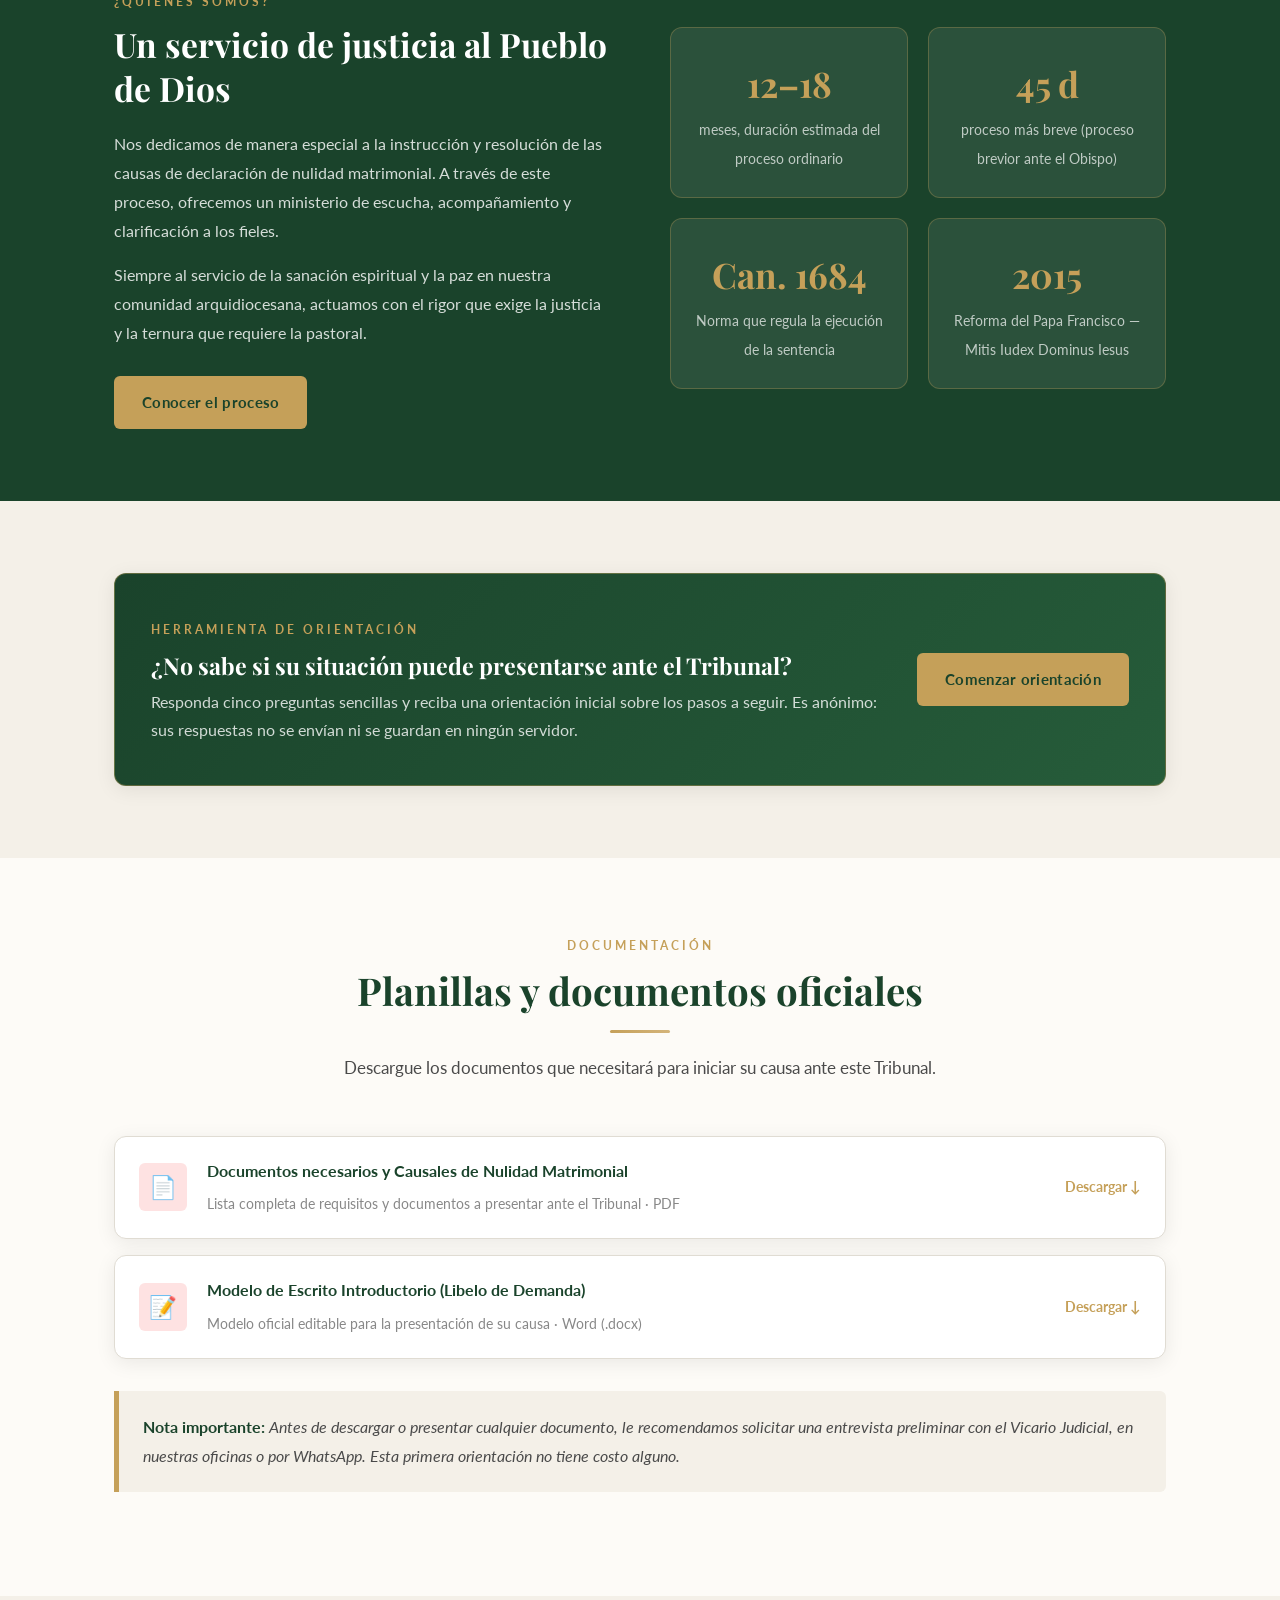
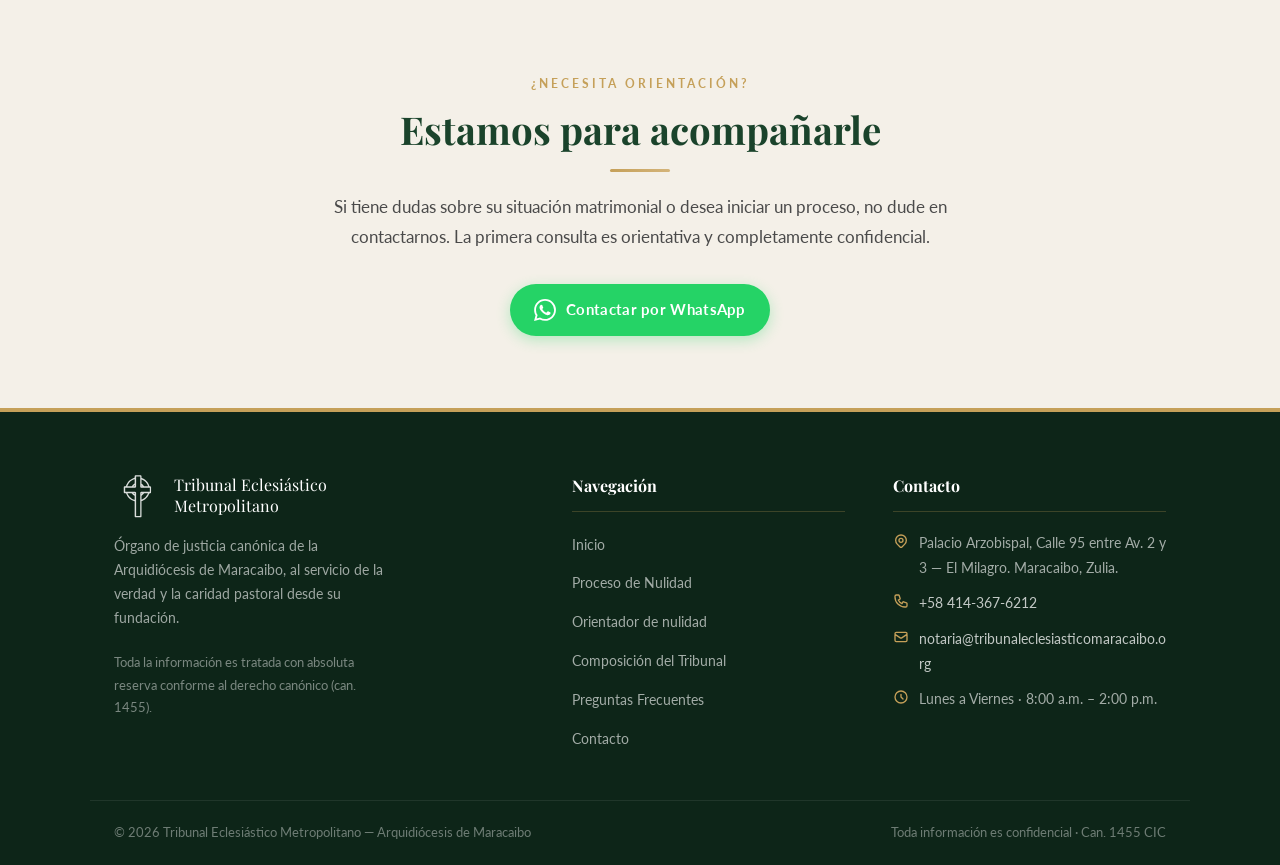
==== commit 79b6a9a7: "Ofrece el Modelo de Libelo de Demanda en Word editable Convierte formulario-introduccion.pdf a .docx" ====
--- a/index.html
+++ b/index.html
@@ -246,11 +246,11 @@
                 <span class="doc-accion">Descargar ↓</span>
             </a>
 
-            <a href="formulario-introduccion.pdf" target="_blank" rel="noopener" class="doc-item animar animar-delay-2">
+            <a href="formulario-introduccion.docx" download class="doc-item animar animar-delay-2">
                 <div class="doc-icono" aria-hidden="true">📝</div>
                 <div class="doc-info">
                     <strong>Modelo de Escrito Introductorio (Libelo de Demanda)</strong>
-                    <span>Modelo oficial para la presentación de su causa · PDF</span>
+                    <span>Modelo oficial editable para la presentación de su causa · Word (.docx)</span>
                 </div>
                 <span class="doc-accion">Descargar ↓</span>
             </a>
